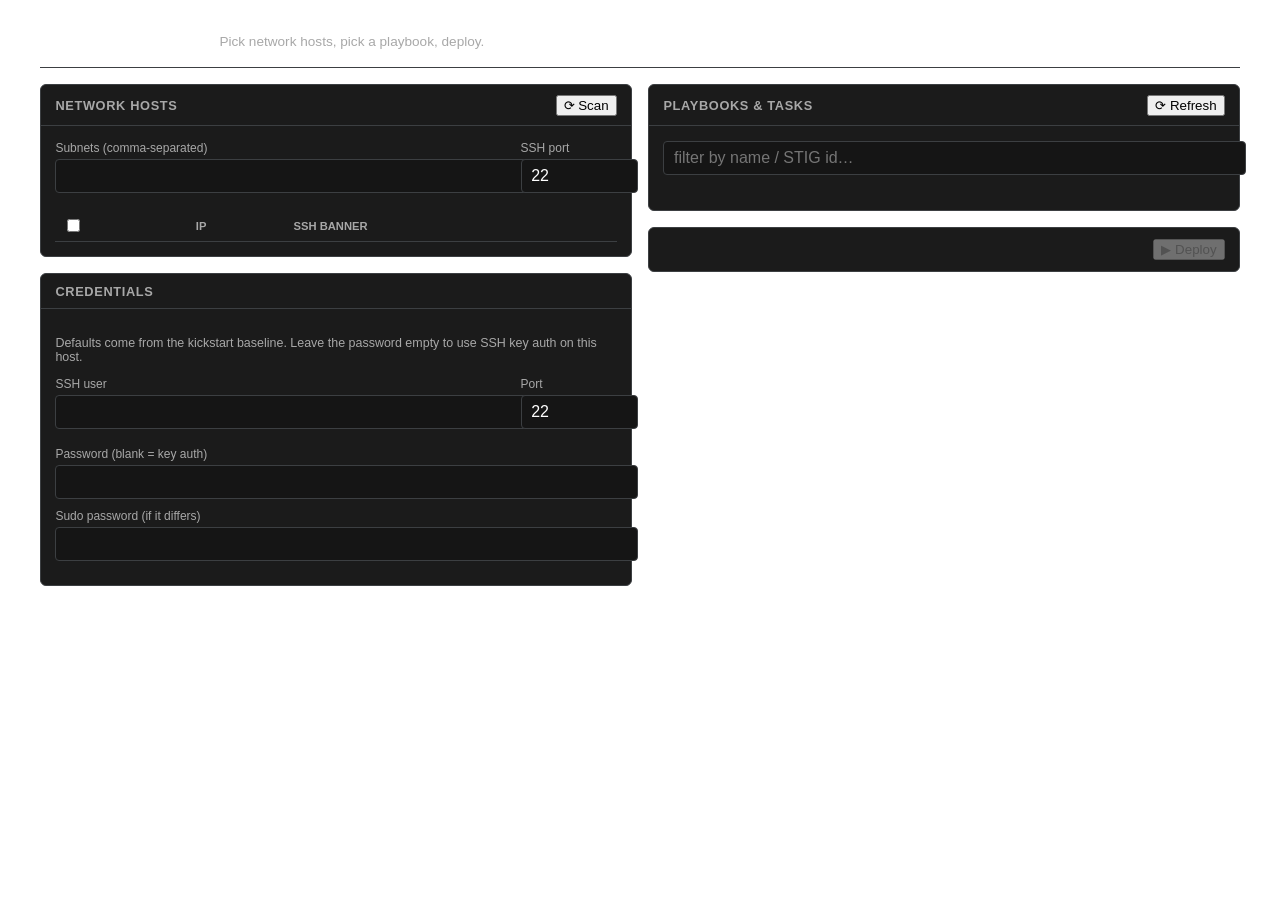
==== cockpit/index.html @ e0bcadb8 "Rework as Cockpit module (drop Flask) - cockpit/ module: manifest.json + index.html + vanilla JS/CSS" ====
<!DOCTYPE html>
<!--
Ansible Deployer — Cockpit module
MIT License, see LICENSE in the repository root.
-->
<html id="ansible-deployer-page" lang="en">
<head>
    <title translatable="yes">Ansible Deployer</title>
    <meta charset="utf-8">
    <meta name="viewport" content="width=device-width, initial-scale=1">

    <link rel="stylesheet" href="ansible-deployer.css">

    <script type="text/javascript" src="../base1/cockpit.js"></script>
    <script type="text/javascript" src="../base1/po.js"></script>
    <script type="text/javascript" src="po.js"></script>
    <script type="text/javascript" src="ansible-deployer.js"></script>
</head>

<body class="pf-v6-m-tabular-nums">
    <div id="ad-app">
        <div class="ad-header">
            <span class="ad-header-title" translatable="yes">Ansible Deployer</span>
            <span class="ad-header-sub" translatable="yes">
                Pick network hosts, pick a playbook, deploy.
            </span>
        </div>

        <div class="ad-main">
            <div class="ad-col">
                <div class="ad-panel">
                    <div class="ad-panel-head">
                        <span translatable="yes">Network hosts</span>
                        <button id="ad-btn-scan" class="pf-v6-c-button pf-m-plain">
                            <span class="pf-v6-button-icon" aria-hidden="true">⟳</span>
                            <span translatable="yes">Scan</span>
                        </button>
                    </div>
                    <div class="ad-panel-body">
                        <div class="ad-row">
                            <div class="ad-field ad-grow">
                                <label for="ad-subnets" translatable="yes">Subnets (comma-separated)</label>
                                <input id="ad-subnets" type="text">
                            </div>
                            <div class="ad-field ad-narrow">
                                <label for="ad-port" translatable="yes">SSH port</label>
                                <input id="ad-port" type="number" value="22">
                            </div>
                        </div>
                        <div id="ad-scan-status" class="ad-muted"></div>
                        <div class="ad-table-wrap">
                            <table class="ad-table">
                                <thead>
                                    <tr>
                                        <th><input type="checkbox" id="ad-sel-all" title="select all"></th>
                                        <th translatable="yes">IP</th>
                                        <th translatable="yes">SSH banner</th>
                                    </tr>
                                </thead>
                                <tbody id="ad-host-rows"></tbody>
                            </table>
                        </div>
                    </div>
                </div>

                <div class="ad-panel">
                    <div class="ad-panel-head">
                        <span translatable="yes">Credentials</span>
                    </div>
                    <div class="ad-panel-body">
                        <p class="ad-muted" translatable="yes">
                            Defaults come from the kickstart baseline. Leave the
                            password empty to use SSH key auth on this host.
                        </p>
                        <div class="ad-row">
                            <div class="ad-field ad-grow">
                                <label for="ad-cred-user" translatable="yes">SSH user</label>
                                <input id="ad-cred-user" type="text" autocomplete="off">
                            </div>
                            <div class="ad-field ad-narrow">
                                <label for="ad-cred-port" translatable="yes">Port</label>
                                <input id="ad-cred-port" type="number" value="22">
                            </div>
                        </div>
                        <div class="ad-field">
                            <label for="ad-cred-pass" translatable="yes">Password (blank = key auth)</label>
                            <input id="ad-cred-pass" type="password" autocomplete="off">
                        </div>
                        <div class="ad-field">
                            <label for="ad-cred-sudo" translatable="yes">Sudo password (if it differs)</label>
                            <input id="ad-cred-sudo" type="password" autocomplete="off">
                        </div>
                    </div>
                </div>
            </div>

            <div class="ad-col">
                <div class="ad-panel">
                    <div class="ad-panel-head">
                        <span translatable="yes">Playbooks &amp; tasks</span>
                        <button id="ad-btn-refresh" class="pf-v6-c-button pf-m-plain">
                            <span class="pf-v6-button-icon" aria-hidden="true">⟳</span>
                            <span translatable="yes">Refresh</span>
                        </button>
                    </div>
                    <div class="ad-panel-body">
                        <input id="ad-pb-filter" type="text"
                               placeholder="filter by name / STIG id…">
                        <div id="ad-pb-list"></div>
                        <p id="ad-pb-hint" class="ad-muted"></p>
                    </div>
                </div>

                <div class="ad-panel ad-deploy-bar">
                    <span id="ad-sel-counts" class="ad-muted"></span>
                    <button id="ad-btn-deploy" class="pf-v6-c-button pf-m-primary" disabled>
                        <span class="pf-v6-button-icon" aria-hidden="true">▶</span>
                        <span translatable="yes">Deploy</span>
                    </button>
                </div>
            </div>
        </div>

        <div id="ad-job-panel" class="ad-panel ad-hidden">
            <div class="ad-panel-head">
                <span><span translatable="yes">Deployment</span> <span id="ad-job-id"></span>
                    <span id="ad-job-status" class="ad-badge ad-running">running</span></span>
                <span>
                    <button id="ad-btn-cancel" class="pf-v6-c-button pf-m-plain">
                        <span translatable="yes">Stop</span>
                    </button>
                    <button id="ad-btn-close-job" class="pf-v6-c-button pf-m-plain">
                        <span translatable="yes">Close</span>
                    </button>
                </span>
            </div>
            <div class="ad-panel-body">
                <div id="ad-job-meta" class="ad-muted"></div>
                <pre id="ad-job-log" class="ad-log"></pre>
            </div>
        </div>
    </div>
</body>
</html>
---- cockpit/ansible-deployer.css ----
/* Ansible Deployer — Cockpit module (self-contained styling) */

#ad-app {
    --ad-bg: var(--pf-v6--global--background--color--default, #151515);
    --ad-panel: var(--pf-v6--global--background--color--secondary, #1b1b1b);
    --ad-border: var(--pf-v6--global--border--color--default, #3c3f42);
    --ad-text: var(--pf-v6--global--text--color--default, #ffffff);
    --ad-dim: var(--pf-v6--global--text--color--subtle, #a8a8a8);
    --ad-accent: var(--pf-v6--global--primary--color--100, #712bef);
    --ad-ok: var(--pf-v6--global--success--color--100, #48c77e);
    --ad-err: var(--pf-v6--global--danger--color--100, #cc005d);

    font-family: var(--pf-v6--global--font-family, "RedHatText", sans-serif);
    color: var(--ad-text);
    padding: 0 2rem 2rem;
}

/* header */
.ad-header { display: flex; align-items: baseline; gap: 1rem;
    padding: 1.25rem 0 1rem; border-bottom: 1px solid var(--ad-border); }
.ad-header-title { font-size: 1.25rem; font-weight: 700; }
.ad-header-sub { color: var(--ad-dim); font-size: .85rem; }

/* layout */
.ad-main { display: grid; grid-template-columns: minmax(0, 1fr) minmax(0, 1fr);
    gap: 1rem; margin-top: 1rem; align-items: start; }
@media (max-width: 900px) { .ad-main { grid-template-columns: 1fr; } }
.ad-col { display: flex; flex-direction: column; gap: 1rem; min-width: 0; }

/* panels */
.ad-panel { background: var(--ad-panel); border: 1px solid var(--ad-border);
    border-radius: 6px; }
.ad-panel-head { display: flex; justify-content: space-between; align-items: center;
    padding: .6rem .9rem; border-bottom: 1px solid var(--ad-border);
    font-size: .8rem; font-weight: 700; text-transform: uppercase;
    letter-spacing: .05em; color: var(--ad-dim); }
.ad-panel-body { padding: .9rem; }

/* fields */
.ad-row { display: flex; gap: .75rem; margin-bottom: .5rem; }
.ad-field { margin-bottom: .6rem; display: flex; flex-direction: column; }
.ad-field.ad-grow { flex: 1; }
.ad-field.ad-narrow { flex: 0 0 6rem; }
.ad-field label { font-size: .75rem; color: var(--ad-dim); margin-bottom: .25rem; }
.ad-field input { width: 100%; padding: .45rem .6rem; font: inherit;
    background: var(--ad-bg); color: var(--ad-text);
    border: 1px solid var(--ad-border); border-radius: 4px; }
.ad-field input:focus { outline: 1px solid var(--ad-accent); }
#ad-pb-filter { width: 100%; padding: .45rem .6rem; font: inherit;
    background: var(--ad-bg); color: var(--ad-text);
    border: 1px solid var(--ad-border); border-radius: 4px; margin-bottom: .5rem; }

/* host table */
.ad-table-wrap { max-height: 15rem; overflow: auto; margin-top: .5rem; }
.ad-table { width: 100%; border-collapse: collapse; font-size: .85rem; }
.ad-table th, .ad-table td { text-align: left; padding: .35rem .5rem;
    border-bottom: 1px solid var(--ad-border); }
.ad-table th { color: var(--ad-dim); font-size: .7rem; text-transform: uppercase;
    position: sticky; top: 0; background: var(--ad-panel); }
.ad-table tr.sel td { background: color-mix(in srgb, var(--ad-ok) 15%, transparent); }
.ad-table .ad-ip { font-weight: 600; }

/* playbook list */
#ad-pb-list { max-height: 20rem; overflow: auto; margin-bottom: .5rem; }
.ad-play { display: flex; align-items: center; gap: .5rem; padding: .4rem .3rem;
    border-radius: 4px; cursor: pointer; font-size: .85rem; }
.ad-play:hover { background: var(--ad-bg); }
.ad-play .ad-name { flex: 1; min-width: 0; overflow: hidden;
    text-overflow: ellipsis; white-space: nowrap; }
.ad-play .ad-dir { color: var(--ad-dim); font-size: .7rem; }

/* badges */
.ad-badge { display: inline-block; padding: 0 .5rem; border-radius: 9px;
    font-size: .68rem; border: 1px solid var(--ad-border); vertical-align: middle; }
.ad-badge.ad-task { color: var(--pf-v6--global--warning--color--100, #b58a00);
    border-color: currentColor; }
.ad-badge.ad-playbook { color: var(--ad-ok); border-color: currentColor; }
.ad-badge.ad-success { background: var(--ad-ok); color: #fff; border-color: var(--ad-ok); }
.ad-badge.ad-error { background: var(--ad-err); color: #fff; border-color: var(--ad-err); }
.ad-badge.ad-running { background: var(--ad-accent); color: #fff;
    border-color: var(--ad-accent); animation: ad-pulse 1.5s infinite; }
.ad-badge.ad-cancelled { color: var(--ad-dim); }
@keyframes ad-pulse { 50% { opacity: .55; } }

/* deploy bar + log */
.ad-deploy-bar { display: flex; justify-content: space-between; align-items: center;
    padding: .7rem .9rem; }
#ad-job-log { background: var(--ad-bg); border: 1px solid var(--ad-border);
    border-radius: 4px; padding: .8rem; min-height: 12rem; max-height: 24rem;
    overflow: auto; font-size: .78rem; white-space: pre-wrap;
    word-break: break-word; margin: 0 0 .5rem; }
#ad-job-panel { margin-top: 1rem; }
.ad-hidden { display: none !important; }
.ad-muted { color: var(--ad-dim); font-size: .78rem; }
.ad-spinner { display: inline-block; width: .8rem; height: .8rem;
    border: 2px solid var(--ad-dim); border-top-color: var(--ad-accent);
    border-radius: 50%; animation: ad-spin .8s linear infinite;
    vertical-align: -2px; margin-right: .4rem; }
@keyframes ad-spin { to { transform: rotate(360deg); } }
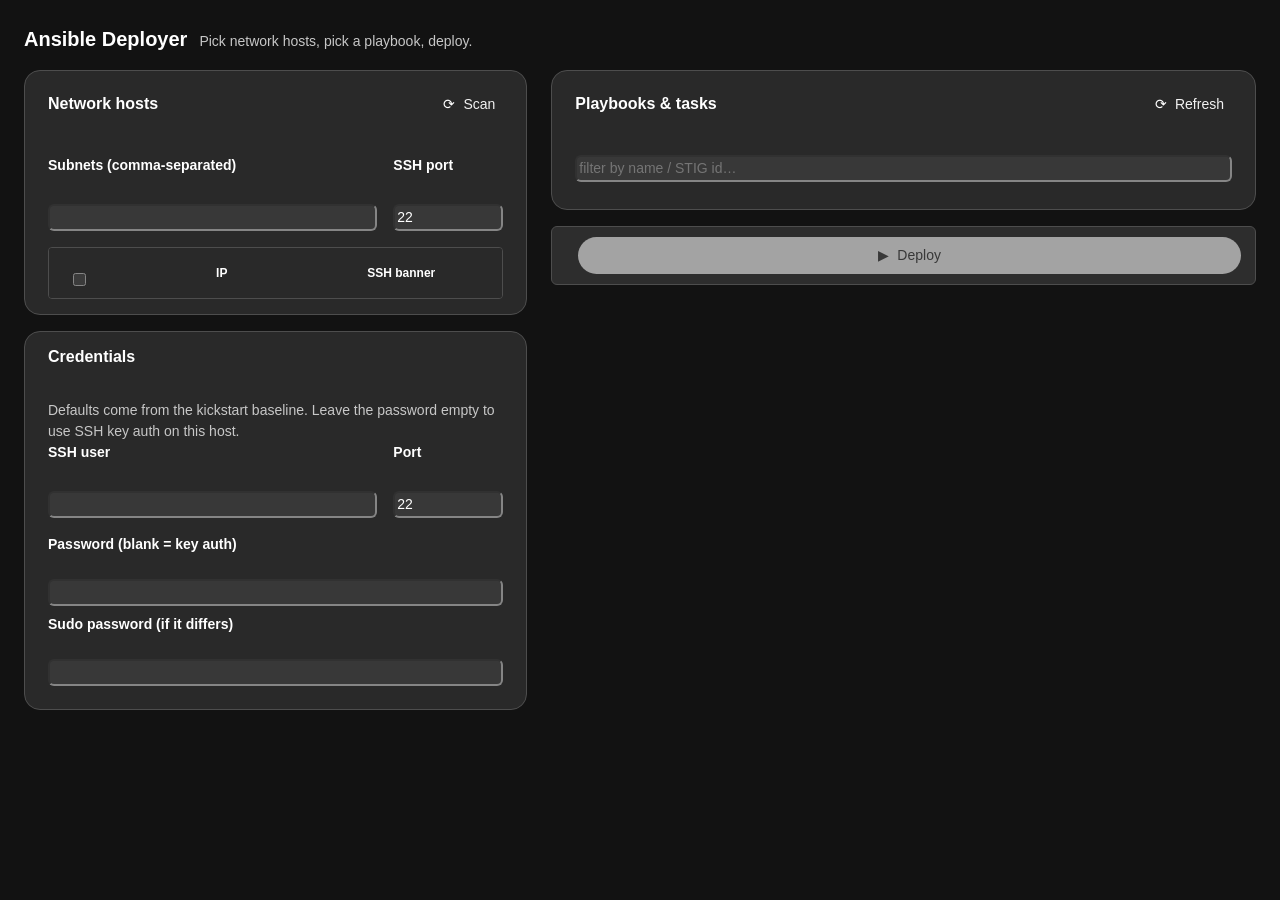
==== commit 25ef84be: "Fix module theming: bundle PatternFly v6 CSS, dark theme class Root cause of 'colors and widget sizi" ====
--- a/cockpit/index.html
+++ b/cockpit/index.html
@@ -3,12 +3,13 @@
 Ansible Deployer — Cockpit module
 MIT License, see LICENSE in the repository root.
 -->
-<html id="ansible-deployer-page" lang="en">
+<html id="ansible-deployer-page" class="pf-v6-theme-dark" lang="en">
 <head>
     <title translatable="yes">Ansible Deployer</title>
     <meta charset="utf-8">
     <meta name="viewport" content="width=device-width, initial-scale=1">
 
+    <link rel="stylesheet" href="patternfly.css">
     <link rel="stylesheet" href="ansible-deployer.css">
 
     <script type="text/javascript" src="../base1/cockpit.js"></script>
@@ -19,126 +20,154 @@
 
 <body class="pf-v6-m-tabular-nums">
     <div id="ad-app">
-        <div class="ad-header">
-            <span class="ad-header-title" translatable="yes">Ansible Deployer</span>
-            <span class="ad-header-sub" translatable="yes">
+        <div class="ad-masthead">
+            <span class="ad-masthead-title" translatable="yes">Ansible Deployer</span>
+            <span class="ad-masthead-sub" translatable="yes">
                 Pick network hosts, pick a playbook, deploy.
             </span>
         </div>
 
         <div class="ad-main">
+            <!-- LEFT COLUMN: hosts + credentials -->
             <div class="ad-col">
-                <div class="ad-panel">
-                    <div class="ad-panel-head">
-                        <span translatable="yes">Network hosts</span>
-                        <button id="ad-btn-scan" class="pf-v6-c-button pf-m-plain">
-                            <span class="pf-v6-button-icon" aria-hidden="true">⟳</span>
-                            <span translatable="yes">Scan</span>
+                <section class="pf-v6-c-card ad-panel">
+                    <div class="pf-v6-c-card__header ad-panel-head">
+                        <div class="pf-v6-c-card__title-text" translatable="yes">Network hosts</div>
+                        <button id="ad-btn-scan" type="button" class="pf-v6-c-button pf-m-plain">
+                            <span class="pf-v6-c-button__icon" aria-hidden="true">⟳</span>
+                            <span class="pf-v6-c-button__text" translatable="yes">Scan</span>
                         </button>
                     </div>
-                    <div class="ad-panel-body">
+                    <div class="pf-v6-c-card__body">
                         <div class="ad-row">
-                            <div class="ad-field ad-grow">
-                                <label for="ad-subnets" translatable="yes">Subnets (comma-separated)</label>
-                                <input id="ad-subnets" type="text">
+                            <div class="pf-v6-c-form ad-grow">
+                                <label class="pf-v6-c-form__label" for="ad-subnets">
+                                    <span class="pf-v6-c-form__label-text" translatable="yes">Subnets (comma-separated)</span>
+                                </label>
+                                <input class="pf-v6-c-form-control" id="ad-subnets" type="text">
                             </div>
-                            <div class="ad-field ad-narrow">
-                                <label for="ad-port" translatable="yes">SSH port</label>
-                                <input id="ad-port" type="number" value="22">
+                            <div class="pf-v6-c-form ad-narrow">
+                                <label class="pf-v6-c-form__label" for="ad-port">
+                                    <span class="pf-v6-c-form__label-text" translatable="yes">SSH port</span>
+                                </label>
+                                <input class="pf-v6-c-form-control" id="ad-port" type="number" value="22">
                             </div>
                         </div>
                         <div id="ad-scan-status" class="ad-muted"></div>
                         <div class="ad-table-wrap">
-                            <table class="ad-table">
-                                <thead>
-                                    <tr>
-                                        <th><input type="checkbox" id="ad-sel-all" title="select all"></th>
-                                        <th translatable="yes">IP</th>
-                                        <th translatable="yes">SSH banner</th>
+                            <table class="pf-v6-c-table">
+                                <thead class="pf-v6-c-table__thead">
+                                    <tr class="pf-v6-c-table__tr">
+                                        <th class="pf-v6-c-table__th ad-check-col">
+                                            <div class="pf-v6-c-check">
+                                                <input type="checkbox" class="pf-v6-c-check__input" id="ad-sel-all" aria-label="select all">
+                                                <label class="pf-v6-c-check__label" for="ad-sel-all"></label>
+                                            </div>
+                                        </th>
+                                        <th class="pf-v6-c-table__th" translatable="yes">IP</th>
+                                        <th class="pf-v6-c-table__th" translatable="yes">SSH banner</th>
                                     </tr>
                                 </thead>
-                                <tbody id="ad-host-rows"></tbody>
+                                <tbody class="pf-v6-c-table__tbody" id="ad-host-rows"></tbody>
                             </table>
                         </div>
                     </div>
-                </div>
+                </section>
 
-                <div class="ad-panel">
-                    <div class="ad-panel-head">
-                        <span translatable="yes">Credentials</span>
+                <section class="pf-v6-c-card ad-panel">
+                    <div class="pf-v6-c-card__header">
+                        <div class="pf-v6-c-card__title-text" translatable="yes">Credentials</div>
                     </div>
-                    <div class="ad-panel-body">
+                    <div class="pf-v6-c-card__body">
                         <p class="ad-muted" translatable="yes">
                             Defaults come from the kickstart baseline. Leave the
                             password empty to use SSH key auth on this host.
                         </p>
                         <div class="ad-row">
-                            <div class="ad-field ad-grow">
-                                <label for="ad-cred-user" translatable="yes">SSH user</label>
-                                <input id="ad-cred-user" type="text" autocomplete="off">
+                            <div class="pf-v6-c-form ad-grow">
+                                <label class="pf-v6-c-form__label" for="ad-cred-user">
+                                    <span class="pf-v6-c-form__label-text" translatable="yes">SSH user</span>
+                                </label>
+                                <input class="pf-v6-c-form-control" id="ad-cred-user" type="text" autocomplete="off">
                             </div>
-                            <div class="ad-field ad-narrow">
-                                <label for="ad-cred-port" translatable="yes">Port</label>
-                                <input id="ad-cred-port" type="number" value="22">
+                            <div class="pf-v6-c-form ad-narrow">
+                                <label class="pf-v6-c-form__label" for="ad-cred-port">
+                                    <span class="pf-v6-c-form__label-text" translatable="yes">Port</span>
+                                </label>
+                                <input class="pf-v6-c-form-control" id="ad-cred-port" type="number" value="22">
                             </div>
                         </div>
-                        <div class="ad-field">
-                            <label for="ad-cred-pass" translatable="yes">Password (blank = key auth)</label>
-                            <input id="ad-cred-pass" type="password" autocomplete="off">
+                        <div class="pf-v6-c-form">
+                            <label class="pf-v6-c-form__label" for="ad-cred-pass">
+                                <span class="pf-v6-c-form__label-text" translatable="yes">Password (blank = key auth)</span>
+                            </label>
+                            <input class="pf-v6-c-form-control" id="ad-cred-pass" type="password" autocomplete="off">
                         </div>
-                        <div class="ad-field">
-                            <label for="ad-cred-sudo" translatable="yes">Sudo password (if it differs)</label>
-                            <input id="ad-cred-sudo" type="password" autocomplete="off">
+                        <div class="pf-v6-c-form">
+                            <label class="pf-v6-c-form__label" for="ad-cred-sudo">
+                                <span class="pf-v6-c-form__label-text" translatable="yes">Sudo password (if it differs)</span>
+                            </label>
+                            <input class="pf-v6-c-form-control" id="ad-cred-sudo" type="password" autocomplete="off">
                         </div>
                     </div>
-                </div>
+                </section>
             </div>
 
+            <!-- RIGHT COLUMN: playbooks + deploy -->
             <div class="ad-col">
-                <div class="ad-panel">
-                    <div class="ad-panel-head">
-                        <span translatable="yes">Playbooks &amp; tasks</span>
-                        <button id="ad-btn-refresh" class="pf-v6-c-button pf-m-plain">
-                            <span class="pf-v6-button-icon" aria-hidden="true">⟳</span>
-                            <span translatable="yes">Refresh</span>
+                <section class="pf-v6-c-card ad-panel">
+                    <div class="pf-v6-c-card__header ad-panel-head">
+                        <div class="pf-v6-c-card__title-text" translatable="yes">Playbooks &amp; tasks</div>
+                        <button id="ad-btn-refresh" type="button" class="pf-v6-c-button pf-m-plain">
+                            <span class="pf-v6-c-button__icon" aria-hidden="true">⟳</span>
+                            <span class="pf-v6-c-button__text" translatable="yes">Refresh</span>
                         </button>
                     </div>
-                    <div class="ad-panel-body">
-                        <input id="ad-pb-filter" type="text"
-                               placeholder="filter by name / STIG id…">
-                        <div id="ad-pb-list"></div>
+                    <div class="pf-v6-c-card__body">
+                        <div class="pf-v6-c-form">
+                            <label class="pf-v6-c-form__label ad-sr-only" for="ad-pb-filter">
+                                <span class="pf-v6-c-form__label-text" translatable="yes">Filter playbooks</span>
+                            </label>
+                            <input class="pf-v6-c-form-control" id="ad-pb-filter" type="text"
+                                   placeholder="filter by name / STIG id…">
+                        </div>
+                        <div id="ad-pb-list" class="ad-pb-list"></div>
                         <p id="ad-pb-hint" class="ad-muted"></p>
                     </div>
-                </div>
+                </section>
 
-                <div class="ad-panel ad-deploy-bar">
+                <div class="ad-deploy-bar">
                     <span id="ad-sel-counts" class="ad-muted"></span>
-                    <button id="ad-btn-deploy" class="pf-v6-c-button pf-m-primary" disabled>
-                        <span class="pf-v6-button-icon" aria-hidden="true">▶</span>
-                        <span translatable="yes">Deploy</span>
+                    <button id="ad-btn-deploy" type="button"
+                            class="pf-v6-c-button pf-m-primary pf-m-block" disabled>
+                        <span class="pf-v6-c-button__icon" aria-hidden="true">▶</span>
+                        <span class="pf-v6-c-button__text" translatable="yes">Deploy</span>
                     </button>
                 </div>
             </div>
         </div>
 
-        <div id="ad-job-panel" class="ad-panel ad-hidden">
-            <div class="ad-panel-head">
-                <span><span translatable="yes">Deployment</span> <span id="ad-job-id"></span>
-                    <span id="ad-job-status" class="ad-badge ad-running">running</span></span>
-                <span>
-                    <button id="ad-btn-cancel" class="pf-v6-c-button pf-m-plain">
-                        <span translatable="yes">Stop</span>
+        <!-- JOB PANEL -->
+        <section id="ad-job-panel" class="pf-v6-c-card ad-hidden">
+            <div class="pf-v6-c-card__header ad-panel-head">
+                <div class="pf-v6-c-card__title-text">
+                    <span translatable="yes">Deployment</span> <span id="ad-job-id"></span>
+                    <span id="ad-job-status" class="ad-badge ad-running">running</span>
+                </div>
+                <div class="ad-row">
+                    <button id="ad-btn-cancel" type="button" class="pf-v6-c-button pf-m-plain">
+                        <span class="pf-v6-c-button__text" translatable="yes">Stop</span>
                     </button>
-                    <button id="ad-btn-close-job" class="pf-v6-c-button pf-m-plain">
-                        <span translatable="yes">Close</span>
+                    <button id="ad-btn-close-job" type="button" class="pf-v6-c-button pf-m-plain">
+                        <span class="pf-v6-c-button__text" translatable="yes">Close</span>
                     </button>
-                </span>
+                </div>
             </div>
-            <div class="ad-panel-body">
+            <div class="pf-v6-c-card__body">
                 <div id="ad-job-meta" class="ad-muted"></div>
                 <pre id="ad-job-log" class="ad-log"></pre>
             </div>
-        </div>
+        </section>
     </div>
 </body>
 </html>
--- a/cockpit/patternfly.css
+++ b/cockpit/patternfly.css
@@ -0,0 +1,39254 @@
+:where(html,
+body,
+p,
+ol,
+ul,
+li,
+dl,
+dt,
+dd,
+blockquote,
+figure,
+fieldset,
+legend,
+textarea,
+pre,
+iframe,
+hr,
+h1,
+h2,
+h3,
+h4,
+h5,
+h6) {
+  padding: 0;
+  margin: 0;
+}
+
+*,
+*::before,
+*::after {
+  box-sizing: border-box;
+  scrollbar-color: var(--pf-t--global--border--color--default) transparent;
+}
+
+*::-webkit-scrollbar-thumb {
+  background-color: var(--pf-t--global--border--color--default);
+  border-radius: var(--pf-t--global--spacer--xs);
+}
+
+*::-webkit-scrollbar-track {
+  background-color: transparent;
+}
+
+*::-webkit-scrollbar {
+  max-width: var(--pf-t--global--spacer--sm);
+  max-height: var(--pf-t--global--spacer--sm);
+}
+
+:where(html) {
+  background-image: var(--pf-t--global--background--image--default);
+  background-repeat: no-repeat;
+  background-attachment: fixed;
+  background-position: center;
+  background-size: cover;
+}
+
+:where(html,
+body) {
+  height: 100%;
+}
+
+:where(body) {
+  font-family: var(--pf-t--global--font--family--body);
+  font-size: var(--pf-t--global--font--size--body--default);
+  font-weight: var(--pf-t--global--font--weight--body--default);
+  line-height: var(--pf-t--global--font--line-height--body);
+  color: var(--pf-t--global--text--color--regular);
+}
+
+:where(h1,
+h2,
+h3,
+h4,
+h5,
+h6) {
+  font-size: 100%;
+  font-weight: var(--pf-t--global--font--weight--body--default);
+}
+
+:where(ul) {
+  list-style: none;
+}
+
+:where(button,
+input,
+optgroup,
+select,
+textarea) {
+  margin: 0;
+  font-family: inherit;
+  font-size: 100%;
+  line-height: var(--pf-t--global--font--line-height--body);
+  color: var(--pf-t--global--text--color--regular);
+}
+
+:where(img,
+embed,
+iframe,
+object,
+audio,
+video) {
+  max-width: 100%;
+  height: auto;
+}
+
+:where(iframe) {
+  border: 0;
+}
+
+:where(table) {
+  border-spacing: 0;
+  border-collapse: collapse;
+}
+
+:where(td,
+th) {
+  padding: 0;
+  text-align: start;
+}
+
+:where(code,
+pre) {
+  font-family: var(--pf-t--global--font--family--mono);
+}
+
+:where(a) {
+  color: var(--pf-t--global--text--color--link--default);
+  text-decoration-line: var(--pf-t--global--text-decoration--link--line--default);
+  text-decoration-style: var(--pf-t--global--text-decoration--link--style--default);
+  text-decoration-color: var(--pf-t--global--text-decoration--color--default);
+  text-underline-offset: max(var(--pf-t--global--text-decoration--offset--default), 0.28em);
+  transition: ease text-underline-offset 0.3s;
+}
+
+:where(a:hover, a:focus) {
+  color: var(--pf-t--global--text--color--link--hover);
+  text-decoration-line: var(--pf-t--global--text-decoration--link--line--hover);
+  text-decoration-style: var(--pf-t--global--text-decoration--link--style--hover);
+  text-decoration-color: var(--pf-t--global--text-decoration--color--hover);
+  text-underline-offset: max(var(--pf-t--global--text-decoration--offset--hover), 0.33em);
+}
+
+:where(a,
+button) {
+  cursor: pointer;
+}
+
+:where(:root) {
+  color-scheme: light;
+}
+
+:where(.pf-v6-theme-dark) {
+  color-scheme: dark;
+}
+
+.pf-v6-screen-reader {
+  position: fixed;
+  inset-block-start: 0;
+  inset-inline-start: 0;
+  overflow: hidden;
+  white-space: nowrap;
+  border: 0;
+  clip-path: inset(50%);
+}
+.pf-v6-screen-reader.pf-m-full-size {
+  width: 100%;
+  height: 100%;
+}
+.pf-v6-screen-reader.pf-m-absolute {
+  position: absolute;
+}
+
+.pf-v6-m-tabular-nums {
+  font-variant-numeric: tabular-nums;
+}
+
+.pf-v6-m-legacy-font {
+  --pf-t--global--font--family--body: var(--pf-t--global--font--family--body--legacy);
+  --pf-t--global--font--family--heading: var(--pf-t--global--font--family--heading--legacy);
+  --pf-t--global--font--family--mono: var(--pf-t--global--font--family--mono--legacy);
+  --pf-t--global--font--weight--body: var(--pf-t--global--font--weight--body--legacy);
+  --pf-t--global--font--weight--body--bold: var(--pf-t--global--font--weight--body--bold--legacy);
+  --pf-t--global--font--weight--heading: var(--pf-t--global--font--weight--heading--legacy);
+  --pf-t--global--font--weight--heading--bold: var(--pf-t--global--font--weight--heading--bold--legacy);
+}
+
+.pf-v6-m-dir-rtl {
+  --pf-v6-global--inverse--multiplier: -1;
+  direction: rtl;
+}
+
+.pf-v6-m-dir-ltr {
+  --pf-v6-global--inverse--multiplier: 1;
+  direction: ltr;
+}
+
+:where(.pf-v6-m-dir-rtl, [dir=rtl]) .pf-v6-m-mirror-inline-rtl {
+  scale: -1 1;
+}
+
+.pf-v6-m-no-motion {
+  --pf-t--global--delay--400: 1ms !important;
+  --pf-t--global--delay--300: 1ms !important;
+  --pf-t--global--delay--200: 1ms !important;
+  --pf-t--global--delay--100: 1ms !important;
+  --pf-t--global--duration--600: 1ms !important;
+  --pf-t--global--duration--500: 1ms !important;
+  --pf-t--global--duration--400: 1ms !important;
+  --pf-t--global--duration--300: 1ms !important;
+  --pf-t--global--duration--200: 1ms !important;
+  --pf-t--global--duration--100: 1ms !important;
+  --pf-t--global--duration--50: 1ms !important;
+  --pf-v6-global--thinking-active--Animation--Duration: 0 !important;
+}
+
+.pf-v6-m-ai-indicator {
+  position: relative;
+}
+.pf-v6-m-ai-indicator::before {
+  position: absolute;
+  inset: 0;
+  pointer-events: none;
+  content: "";
+  background: linear-gradient(to right, #f56e6e 0%, #876fd4 65%, #5e40be 100%) border-box;
+  border: var(--pf-t--global--border--width--extra-strong) solid transparent;
+  border-radius: inherit;
+  mask: linear-gradient(#000 0 0) padding-box, linear-gradient(#000 0 0);
+  mask-composite: exclude;
+}
+
+@property --pf-v6-global--thinking--BoxShadow--Spread {
+  syntax: "<length>";
+  initial-value: 0;
+  inherits: false;
+}
+.pf-v6-m-thinking {
+  box-shadow: 0 0 var(--pf-v6-global--thinking--BoxShadow--Spread) var(--pf-v6-global--thinking--BoxShadow--Color--End-End), 0 0 var(--pf-v6-global--thinking--BoxShadow--Spread) var(--pf-v6-global--thinking--BoxShadow--Color--Start-End), 0 0 var(--pf-v6-global--thinking--BoxShadow--Spread) var(--pf-v6-global--thinking--BoxShadow--Color--End-Start), 0 0 var(--pf-v6-global--thinking--BoxShadow--Spread) var(--pf-v6-global--thinking--BoxShadow--Color--Start-Start);
+  animation: pf-v6-global-thinking var(--pf-v6-global--thinking-active--Animation--Duration) infinite ease-in-out;
+}
+.pf-v6-m-thinking.pf-m-inset {
+  box-shadow: inset 0 0 var(--pf-v6-global--thinking--BoxShadow--Spread) var(--pf-v6-global--thinking--BoxShadow--Color--End-End), inset 0 0 var(--pf-v6-global--thinking--BoxShadow--Spread) var(--pf-v6-global--thinking--BoxShadow--Color--Start-End), inset 0 0 var(--pf-v6-global--thinking--BoxShadow--Spread) var(--pf-v6-global--thinking--BoxShadow--Color--End-Start), inset 0 0 var(--pf-v6-global--thinking--BoxShadow--Spread) var(--pf-v6-global--thinking--BoxShadow--Color--Start-Start);
+}
+
+@keyframes pf-v6-global-thinking {
+  50% {
+    --pf-v6-global--thinking--BoxShadow--Spread: var(--pf-v6-global--thinking-active--BoxShadow--Spread);
+  }
+}
+:root {
+  --pf-v6-global--danger-jiggle--AnimationDuration--Transform: var(--pf-t--global--motion--duration--fade--default);
+  --pf-v6-global--danger-jiggle--AnimationTimingFunction--Transform: var(--pf-t--global--motion--timing-function--default);
+  --pf-v6-global--thinking--BoxShadow--Spread: 0px;
+  --pf-v6-global--thinking--BoxShadow--Color--Start-Start: oklch(45.9% 0.187 3.815deg);
+  --pf-v6-global--thinking--BoxShadow--Color--Start-End: oklch(50% 0.134 242.749deg);
+  --pf-v6-global--thinking--BoxShadow--Color--End-Start: oklch(45.9% 0.187 3.815deg);
+  --pf-v6-global--thinking--BoxShadow--Color--End-End: oklch(43.2% 0.232 292.759deg);
+  --pf-v6-global--thinking-active--BoxShadow--Spread: 15px;
+  --pf-v6-global--thinking-active--Animation--Duration: 0;
+}
+@media screen and (prefers-reduced-motion: no-preference) {
+  :root {
+    --pf-v6-global--thinking-active--Animation--Duration: 2s;
+  }
+}
+:root {
+  container-name: pf-v6-contain-viewport pf-v6-contain-table;
+  container-type: inline-size;
+}
+
+@property --pf-v6-global--danger-jiggle--TranslateX {
+  syntax: "<length>";
+  inherits: false;
+  initial-value: 0;
+}
+@keyframes pf-v6-global-danger-jiggle-motion {
+  33% {
+    --pf-v6-global--danger-jiggle--TranslateX: -2px;
+  }
+  66% {
+    --pf-v6-global--danger-jiggle--TranslateX: 3px;
+  }
+}
+@keyframes pf-v6-global-fade-in {
+  from {
+    opacity: 0;
+  }
+  to {
+    opacity: 1;
+  }
+}
+@keyframes pf-v6-global-fade-out {
+  from {
+    opacity: 1;
+  }
+  to {
+    opacity: 0;
+  }
+}
+@font-face {
+  font-family: "Red Hat Text";
+  font-style: normal;
+  font-weight: 400 600;
+  src: url("./assets/fonts/RedHatText/RedHatTextVF.woff2") format("woff2-variations");
+  font-display: fallback;
+}
+@font-face {
+  font-family: "Red Hat Text";
+  font-style: italic;
+  font-weight: 400 600;
+  src: url("./assets/fonts/RedHatText/RedHatTextVF-Italic.woff2") format("woff2-variations");
+  font-display: fallback;
+}
+@font-face {
+  font-family: "Red Hat Display";
+  font-style: normal;
+  font-weight: 600 800;
+  src: url("./assets/fonts/RedHatDisplay/RedHatDisplayVF.woff2") format("woff2-variations");
+  font-display: fallback;
+}
+@font-face {
+  font-family: "Red Hat Display";
+  font-style: italic;
+  font-weight: 600 800;
+  src: url("./assets/fonts/RedHatDisplay/RedHatDisplayVF-Italic.woff2") format("woff2-variations");
+  font-display: fallback;
+}
+@font-face {
+  font-family: "Red Hat Mono";
+  font-style: normal;
+  font-weight: 400;
+  src: url("./assets/fonts/RedHatMono/RedHatMonoVF.woff2") format("woff2-variations");
+  font-display: fallback;
+}
+@font-face {
+  font-family: "Red Hat Mono";
+  font-style: italic;
+  font-weight: 400;
+  src: url("./assets/fonts/RedHatMono/RedHatMonoVF-Italic.woff2") format("woff2-variations");
+  font-display: fallback;
+}
+.fa-lg {
+  font-size: 1.3333333333em;
+  line-height: 0.75em;
+  vertical-align: -0.0667em;
+}
+
+.fa-xs {
+  font-size: 0.75em;
+}
+
+.fa-sm {
+  font-size: 0.875em;
+}
+
+.fa-1x {
+  font-size: 1em;
+}
+
+.fa-2x {
+  font-size: 2em;
+}
+
+.fa-3x {
+  font-size: 3em;
+}
+
+.fa-4x {
+  font-size: 4em;
+}
+
+.fa-5x {
+  font-size: 5em;
+}
+
+.fa-6x {
+  font-size: 6em;
+}
+
+.fa-7x {
+  font-size: 7em;
+}
+
+.fa-8x {
+  font-size: 8em;
+}
+
+.fa-9x {
+  font-size: 9em;
+}
+
+.fa-10x {
+  font-size: 10em;
+}
+
+.fa-fw {
+  text-align: center;
+  width: 1.25em;
+}
+
+.fa-ul {
+  list-style-type: none;
+  margin-left: 2.5em;
+  padding-left: 0;
+}
+.fa-ul > li {
+  position: relative;
+}
+
+.fa-li {
+  left: -2em;
+  position: absolute;
+  text-align: center;
+  width: 2em;
+  line-height: inherit;
+}
+
+.fa-border {
+  border: solid 0.08em #eee;
+  border-radius: 0.1em;
+  padding: 0.2em 0.25em 0.15em;
+}
+
+.fa-pull-left {
+  float: left;
+}
+
+.fa-pull-right {
+  float: right;
+}
+
+.fa.fa-pull-left,
+.fas.fa-pull-left,
+.far.fa-pull-left,
+.fal.fa-pull-left,
+.fab.fa-pull-left {
+  margin-right: 0.3em;
+}
+.fa.fa-pull-right,
+.fas.fa-pull-right,
+.far.fa-pull-right,
+.fal.fa-pull-right,
+.fab.fa-pull-right {
+  margin-left: 0.3em;
+}
+
+.fa-spin {
+  animation: fa-spin 2s infinite linear;
+}
+
+.fa-pulse {
+  animation: fa-spin 1s infinite steps(8);
+}
+
+@keyframes fa-spin {
+  0% {
+    transform: rotate(0deg);
+  }
+  100% {
+    transform: rotate(360deg);
+  }
+}
+.fa-rotate-90 {
+  -ms-filter: "progid:DXImageTransform.Microsoft.BasicImage(rotation=1)";
+  transform: rotate(90deg);
+}
+
+.fa-rotate-180 {
+  -ms-filter: "progid:DXImageTransform.Microsoft.BasicImage(rotation=2)";
+  transform: rotate(180deg);
+}
+
+.fa-rotate-270 {
+  -ms-filter: "progid:DXImageTransform.Microsoft.BasicImage(rotation=3)";
+  transform: rotate(270deg);
+}
+
+.fa-flip-horizontal {
+  -ms-filter: "progid:DXImageTransform.Microsoft.BasicImage(rotation=0, mirror=1)";
+  transform: scale(-1, 1);
+}
+
+.fa-flip-vertical {
+  -ms-filter: "progid:DXImageTransform.Microsoft.BasicImage(rotation=2, mirror=1)";
+  transform: scale(1, -1);
+}
+
+.fa-flip-horizontal.fa-flip-vertical {
+  -ms-filter: "progid:DXImageTransform.Microsoft.BasicImage(rotation=2, mirror=1)";
+  transform: scale(-1, -1);
+}
+
+:root .fa-rotate-90,
+:root .fa-rotate-180,
+:root .fa-rotate-270,
+:root .fa-flip-horizontal,
+:root .fa-flip-vertical {
+  filter: none;
+}
+
+.fa-stack {
+  display: inline-block;
+  height: 2em;
+  line-height: 2em;
+  position: relative;
+  vertical-align: middle;
+  width: 0.625em;
+}
+
+.fa-stack-1x,
+.fa-stack-2x {
+  left: 0;
+  position: absolute;
+  text-align: center;
+  width: 100%;
+}
+
+.fa-stack-1x {
+  line-height: inherit;
+}
+
+.fa-stack-2x {
+  font-size: 2em;
+}
+
+.fa-inverse {
+  color: #fff;
+}
+
+.sr-only {
+  border: 0;
+  clip: rect(0, 0, 0, 0);
+  height: 1px;
+  margin: -1px;
+  overflow: hidden;
+  padding: 0;
+  position: absolute;
+  width: 1px;
+}
+
+.sr-only-focusable:active, .sr-only-focusable:focus {
+  clip: auto;
+  height: auto;
+  margin: 0;
+  overflow: visible;
+  position: static;
+  width: auto;
+}
+
+@font-face {
+  font-family: "Font Awesome 5 Free";
+  font-style: normal;
+  font-weight: 900;
+  src: url("./assets/fonts/webfonts/fa-solid-900.woff2") format("woff2");
+}
+.fa,
+.fas {
+  font-family: "Font Awesome 5 Free";
+  font-weight: 900;
+}
+
+.fa-500px:before {
+  content: "\f26e";
+}
+
+.fa-accessible-icon:before {
+  content: "\f368";
+}
+
+.fa-accusoft:before {
+  content: "\f369";
+}
+
+.fa-acquisitions-incorporated:before {
+  content: "\f6af";
+}
+
+.fa-ad:before {
+  content: "\f641";
+}
+
+.fa-address-book:before {
+  content: "\f2b9";
+}
+
+.fa-address-card:before {
+  content: "\f2bb";
+}
+
+.fa-adjust:before {
+  content: "\f042";
+}
+
+.fa-adn:before {
+  content: "\f170";
+}
+
+.fa-adobe:before {
+  content: "\f778";
+}
+
+.fa-adversal:before {
+  content: "\f36a";
+}
+
+.fa-affiliatetheme:before {
+  content: "\f36b";
+}
+
+.fa-air-freshener:before {
+  content: "\f5d0";
+}
+
+.fa-algolia:before {
+  content: "\f36c";
+}
+
+.fa-align-center:before {
+  content: "\f037";
+}
+
+.fa-align-justify:before {
+  content: "\f039";
+}
+
+.fa-align-left:before {
+  content: "\f036";
+}
+
+.fa-align-right:before {
+  content: "\f038";
+}
+
+.fa-alipay:before {
+  content: "\f642";
+}
+
+.fa-allergies:before {
+  content: "\f461";
+}
+
+.fa-amazon:before {
+  content: "\f270";
+}
+
+.fa-amazon-pay:before {
+  content: "\f42c";
+}
+
+.fa-ambulance:before {
+  content: "\f0f9";
+}
+
+.fa-american-sign-language-interpreting:before {
+  content: "\f2a3";
+}
+
+.fa-amilia:before {
+  content: "\f36d";
+}
+
+.fa-anchor:before {
+  content: "\f13d";
+}
+
+.fa-android:before {
+  content: "\f17b";
+}
+
+.fa-angellist:before {
+  content: "\f209";
+}
+
+.fa-angle-double-down:before {
+  content: "\f103";
+}
+
+.fa-angle-double-left:before {
+  content: "\f100";
+}
+
+.fa-angle-double-right:before {
+  content: "\f101";
+}
+
+.fa-angle-double-up:before {
+  content: "\f102";
+}
+
+.fa-angle-down:before {
+  content: "\f107";
+}
+
+.fa-angle-left:before {
+  content: "\f104";
+}
+
+.fa-angle-right:before {
+  content: "\f105";
+}
+
+.fa-angle-up:before {
+  content: "\f106";
+}
+
+.fa-angry:before {
+  content: "\f556";
+}
+
+.fa-angrycreative:before {
+  content: "\f36e";
+}
+
+.fa-angular:before {
+  content: "\f420";
+}
+
+.fa-ankh:before {
+  content: "\f644";
+}
+
+.fa-app-store:before {
+  content: "\f36f";
+}
+
+.fa-app-store-ios:before {
+  content: "\f370";
+}
+
+.fa-apper:before {
+  content: "\f371";
+}
+
+.fa-apple:before {
+  content: "\f179";
+}
+
+.fa-apple-alt:before {
+  content: "\f5d1";
+}
+
+.fa-apple-pay:before {
+  content: "\f415";
+}
+
+.fa-archive:before {
+  content: "\f187";
+}
+
+.fa-archway:before {
+  content: "\f557";
+}
+
+.fa-arrow-alt-circle-down:before {
+  content: "\f358";
+}
+
+.fa-arrow-alt-circle-left:before {
+  content: "\f359";
+}
+
+.fa-arrow-alt-circle-right:before {
+  content: "\f35a";
+}
+
+.fa-arrow-alt-circle-up:before {
+  content: "\f35b";
+}
+
+.fa-arrow-circle-down:before {
+  content: "\f0ab";
+}
+
+.fa-arrow-circle-left:before {
+  content: "\f0a8";
+}
+
+.fa-arrow-circle-right:before {
+  content: "\f0a9";
+}
+
+.fa-arrow-circle-up:before {
+  content: "\f0aa";
+}
+
+.fa-arrow-down:before {
+  content: "\f063";
+}
+
+.fa-arrow-left:before {
+  content: "\f060";
+}
+
+.fa-arrow-right:before {
+  content: "\f061";
+}
+
+.fa-arrow-up:before {
+  content: "\f062";
+}
+
+.fa-arrows-alt:before {
+  content: "\f0b2";
+}
+
+.fa-arrows-alt-h:before {
+  content: "\f337";
+}
+
+.fa-arrows-alt-v:before {
+  content: "\f338";
+}
+
+.fa-artstation:before {
+  content: "\f77a";
+}
+
+.fa-assistive-listening-systems:before {
+  content: "\f2a2";
+}
+
+.fa-asterisk:before {
+  content: "\f069";
+}
+
+.fa-asymmetrik:before {
+  content: "\f372";
+}
+
+.fa-at:before {
+  content: "\f1fa";
+}
+
+.fa-atlas:before {
+  content: "\f558";
+}
+
+.fa-atlassian:before {
+  content: "\f77b";
+}
+
+.fa-atom:before {
+  content: "\f5d2";
+}
+
+.fa-audible:before {
+  content: "\f373";
+}
+
+.fa-audio-description:before {
+  content: "\f29e";
+}
+
+.fa-autoprefixer:before {
+  content: "\f41c";
+}
+
+.fa-avianex:before {
+  content: "\f374";
+}
+
+.fa-aviato:before {
+  content: "\f421";
+}
+
+.fa-award:before {
+  content: "\f559";
+}
+
+.fa-aws:before {
+  content: "\f375";
+}
+
+.fa-baby:before {
+  content: "\f77c";
+}
+
+.fa-baby-carriage:before {
+  content: "\f77d";
+}
+
+.fa-backspace:before {
+  content: "\f55a";
+}
+
+.fa-backward:before {
+  content: "\f04a";
+}
+
+.fa-balance-scale:before {
+  content: "\f24e";
+}
+
+.fa-ban:before {
+  content: "\f05e";
+}
+
+.fa-band-aid:before {
+  content: "\f462";
+}
+
+.fa-bandcamp:before {
+  content: "\f2d5";
+}
+
+.fa-barcode:before {
+  content: "\f02a";
+}
+
+.fa-bars:before {
+  content: "\f0c9";
+}
+
+.fa-baseball-ball:before {
+  content: "\f433";
+}
+
+.fa-basketball-ball:before {
+  content: "\f434";
+}
+
+.fa-bath:before {
+  content: "\f2cd";
+}
+
+.fa-battery-empty:before {
+  content: "\f244";
+}
+
+.fa-battery-full:before {
+  content: "\f240";
+}
+
+.fa-battery-half:before {
+  content: "\f242";
+}
+
+.fa-battery-quarter:before {
+  content: "\f243";
+}
+
+.fa-battery-three-quarters:before {
+  content: "\f241";
+}
+
+.fa-bed:before {
+  content: "\f236";
+}
+
+.fa-beer:before {
+  content: "\f0fc";
+}
+
+.fa-behance:before {
+  content: "\f1b4";
+}
+
+.fa-behance-square:before {
+  content: "\f1b5";
+}
+
+.fa-bell:before {
+  content: "\f0f3";
+}
+
+.fa-bell-slash:before {
+  content: "\f1f6";
+}
+
+.fa-bezier-curve:before {
+  content: "\f55b";
+}
+
+.fa-bible:before {
+  content: "\f647";
+}
+
+.fa-bicycle:before {
+  content: "\f206";
+}
+
+.fa-bimobject:before {
+  content: "\f378";
+}
+
+.fa-binoculars:before {
+  content: "\f1e5";
+}
+
+.fa-biohazard:before {
+  content: "\f780";
+}
+
+.fa-birthday-cake:before {
+  content: "\f1fd";
+}
+
+.fa-bitbucket:before {
+  content: "\f171";
+}
+
+.fa-bitcoin:before {
+  content: "\f379";
+}
+
+.fa-bity:before {
+  content: "\f37a";
+}
+
+.fa-black-tie:before {
+  content: "\f27e";
+}
+
+.fa-blackberry:before {
+  content: "\f37b";
+}
+
+.fa-blender:before {
+  content: "\f517";
+}
+
+.fa-blender-phone:before {
+  content: "\f6b6";
+}
+
+.fa-blind:before {
+  content: "\f29d";
+}
+
+.fa-blog:before {
+  content: "\f781";
+}
+
+.fa-blogger:before {
+  content: "\f37c";
+}
+
+.fa-blogger-b:before {
+  content: "\f37d";
+}
+
+.fa-bluetooth:before {
+  content: "\f293";
+}
+
+.fa-bluetooth-b:before {
+  content: "\f294";
+}
+
+.fa-bold:before {
+  content: "\f032";
+}
+
+.fa-bolt:before {
+  content: "\f0e7";
+}
+
+.fa-bomb:before {
+  content: "\f1e2";
+}
+
+.fa-bone:before {
+  content: "\f5d7";
+}
+
+.fa-bong:before {
+  content: "\f55c";
+}
+
+.fa-book:before {
+  content: "\f02d";
+}
+
+.fa-book-dead:before {
+  content: "\f6b7";
+}
+
+.fa-book-open:before {
+  content: "\f518";
+}
+
+.fa-book-reader:before {
+  content: "\f5da";
+}
+
+.fa-bookmark:before {
+  content: "\f02e";
+}
+
+.fa-bowling-ball:before {
+  content: "\f436";
+}
+
+.fa-box:before {
+  content: "\f466";
+}
+
+.fa-box-open:before {
+  content: "\f49e";
+}
+
+.fa-boxes:before {
+  content: "\f468";
+}
+
+.fa-braille:before {
+  content: "\f2a1";
+}
+
+.fa-brain:before {
+  content: "\f5dc";
+}
+
+.fa-briefcase:before {
+  content: "\f0b1";
+}
+
+.fa-briefcase-medical:before {
+  content: "\f469";
+}
+
+.fa-broadcast-tower:before {
+  content: "\f519";
+}
+
+.fa-broom:before {
+  content: "\f51a";
+}
+
+.fa-brush:before {
+  content: "\f55d";
+}
+
+.fa-btc:before {
+  content: "\f15a";
+}
+
+.fa-bug:before {
+  content: "\f188";
+}
+
+.fa-building:before {
+  content: "\f1ad";
+}
+
+.fa-bullhorn:before {
+  content: "\f0a1";
+}
+
+.fa-bullseye:before {
+  content: "\f140";
+}
+
+.fa-burn:before {
+  content: "\f46a";
+}
+
+.fa-buromobelexperte:before {
+  content: "\f37f";
+}
+
+.fa-bus:before {
+  content: "\f207";
+}
+
+.fa-bus-alt:before {
+  content: "\f55e";
+}
+
+.fa-business-time:before {
+  content: "\f64a";
+}
+
+.fa-buysellads:before {
+  content: "\f20d";
+}
+
+.fa-calculator:before {
+  content: "\f1ec";
+}
+
+.fa-calendar:before {
+  content: "\f133";
+}
+
+.fa-calendar-alt:before {
+  content: "\f073";
+}
+
+.fa-calendar-check:before {
+  content: "\f274";
+}
+
+.fa-calendar-day:before {
+  content: "\f783";
+}
+
+.fa-calendar-minus:before {
+  content: "\f272";
+}
+
+.fa-calendar-plus:before {
+  content: "\f271";
+}
+
+.fa-calendar-times:before {
+  content: "\f273";
+}
+
+.fa-calendar-week:before {
+  content: "\f784";
+}
+
+.fa-camera:before {
+  content: "\f030";
+}
+
+.fa-camera-retro:before {
+  content: "\f083";
+}
+
+.fa-campground:before {
+  content: "\f6bb";
+}
+
+.fa-canadian-maple-leaf:before {
+  content: "\f785";
+}
+
+.fa-candy-cane:before {
+  content: "\f786";
+}
+
+.fa-cannabis:before {
+  content: "\f55f";
+}
+
+.fa-capsules:before {
+  content: "\f46b";
+}
+
+.fa-car:before {
+  content: "\f1b9";
+}
+
+.fa-car-alt:before {
+  content: "\f5de";
+}
+
+.fa-car-battery:before {
+  content: "\f5df";
+}
+
+.fa-car-crash:before {
+  content: "\f5e1";
+}
+
+.fa-car-side:before {
+  content: "\f5e4";
+}
+
+.fa-caret-down:before {
+  content: "\f0d7";
+}
+
+.fa-caret-left:before {
+  content: "\f0d9";
+}
+
+.fa-caret-right:before {
+  content: "\f0da";
+}
+
+.fa-caret-square-down:before {
+  content: "\f150";
+}
+
+.fa-caret-square-left:before {
+  content: "\f191";
+}
+
+.fa-caret-square-right:before {
+  content: "\f152";
+}
+
+.fa-caret-square-up:before {
+  content: "\f151";
+}
+
+.fa-caret-up:before {
+  content: "\f0d8";
+}
+
+.fa-carrot:before {
+  content: "\f787";
+}
+
+.fa-cart-arrow-down:before {
+  content: "\f218";
+}
+
+.fa-cart-plus:before {
+  content: "\f217";
+}
+
+.fa-cash-register:before {
+  content: "\f788";
+}
+
+.fa-cat:before {
+  content: "\f6be";
+}
+
+.fa-cc-amazon-pay:before {
+  content: "\f42d";
+}
+
+.fa-cc-amex:before {
+  content: "\f1f3";
+}
+
+.fa-cc-apple-pay:before {
+  content: "\f416";
+}
+
+.fa-cc-diners-club:before {
+  content: "\f24c";
+}
+
+.fa-cc-discover:before {
+  content: "\f1f2";
+}
+
+.fa-cc-jcb:before {
+  content: "\f24b";
+}
+
+.fa-cc-mastercard:before {
+  content: "\f1f1";
+}
+
+.fa-cc-paypal:before {
+  content: "\f1f4";
+}
+
+.fa-cc-stripe:before {
+  content: "\f1f5";
+}
+
+.fa-cc-visa:before {
+  content: "\f1f0";
+}
+
+.fa-centercode:before {
+  content: "\f380";
+}
+
+.fa-centos:before {
+  content: "\f789";
+}
+
+.fa-certificate:before {
+  content: "\f0a3";
+}
+
+.fa-chair:before {
+  content: "\f6c0";
+}
+
+.fa-chalkboard:before {
+  content: "\f51b";
+}
+
+.fa-chalkboard-teacher:before {
+  content: "\f51c";
+}
+
+.fa-charging-station:before {
+  content: "\f5e7";
+}
+
+.fa-chart-area:before {
+  content: "\f1fe";
+}
+
+.fa-chart-bar:before {
+  content: "\f080";
+}
+
+.fa-chart-line:before {
+  content: "\f201";
+}
+
+.fa-chart-pie:before {
+  content: "\f200";
+}
+
+.fa-check:before {
+  content: "\f00c";
+}
+
+.fa-check-circle:before {
+  content: "\f058";
+}
+
+.fa-check-double:before {
+  content: "\f560";
+}
+
+.fa-check-square:before {
+  content: "\f14a";
+}
+
+.fa-chess:before {
+  content: "\f439";
+}
+
+.fa-chess-bishop:before {
+  content: "\f43a";
+}
+
+.fa-chess-board:before {
+  content: "\f43c";
+}
+
+.fa-chess-king:before {
+  content: "\f43f";
+}
+
+.fa-chess-knight:before {
+  content: "\f441";
+}
+
+.fa-chess-pawn:before {
+  content: "\f443";
+}
+
+.fa-chess-queen:before {
+  content: "\f445";
+}
+
+.fa-chess-rook:before {
+  content: "\f447";
+}
+
+.fa-chevron-circle-down:before {
+  content: "\f13a";
+}
+
+.fa-chevron-circle-left:before {
+  content: "\f137";
+}
+
+.fa-chevron-circle-right:before {
+  content: "\f138";
+}
+
+.fa-chevron-circle-up:before {
+  content: "\f139";
+}
+
+.fa-chevron-down:before {
+  content: "\f078";
+}
+
+.fa-chevron-left:before {
+  content: "\f053";
+}
+
+.fa-chevron-right:before {
+  content: "\f054";
+}
+
+.fa-chevron-up:before {
+  content: "\f077";
+}
+
+.fa-child:before {
+  content: "\f1ae";
+}
+
+.fa-chrome:before {
+  content: "\f268";
+}
+
+.fa-church:before {
+  content: "\f51d";
+}
+
+.fa-circle:before {
+  content: "\f111";
+}
+
+.fa-circle-notch:before {
+  content: "\f1ce";
+}
+
+.fa-city:before {
+  content: "\f64f";
+}
+
+.fa-clipboard:before {
+  content: "\f328";
+}
+
+.fa-clipboard-check:before {
+  content: "\f46c";
+}
+
+.fa-clipboard-list:before {
+  content: "\f46d";
+}
+
+.fa-clock:before {
+  content: "\f017";
+}
+
+.fa-clone:before {
+  content: "\f24d";
+}
+
+.fa-closed-captioning:before {
+  content: "\f20a";
+}
+
+.fa-cloud:before {
+  content: "\f0c2";
+}
+
+.fa-cloud-download-alt:before {
+  content: "\f381";
+}
+
+.fa-cloud-meatball:before {
+  content: "\f73b";
+}
+
+.fa-cloud-moon:before {
+  content: "\f6c3";
+}
+
+.fa-cloud-moon-rain:before {
+  content: "\f73c";
+}
+
+.fa-cloud-rain:before {
+  content: "\f73d";
+}
+
+.fa-cloud-showers-heavy:before {
+  content: "\f740";
+}
+
+.fa-cloud-sun:before {
+  content: "\f6c4";
+}
+
+.fa-cloud-sun-rain:before {
+  content: "\f743";
+}
+
+.fa-cloud-upload-alt:before {
+  content: "\f382";
+}
+
+.fa-cloudscale:before {
+  content: "\f383";
+}
+
+.fa-cloudsmith:before {
+  content: "\f384";
+}
+
+.fa-cloudversify:before {
+  content: "\f385";
+}
+
+.fa-cocktail:before {
+  content: "\f561";
+}
+
+.fa-code:before {
+  content: "\f121";
+}
+
+.fa-code-branch:before {
+  content: "\f126";
+}
+
+.fa-codepen:before {
+  content: "\f1cb";
+}
+
+.fa-codiepie:before {
+  content: "\f284";
+}
+
+.fa-coffee:before {
+  content: "\f0f4";
+}
+
+.fa-cog:before {
+  content: "\f013";
+}
+
+.fa-cogs:before {
+  content: "\f085";
+}
+
+.fa-coins:before {
+  content: "\f51e";
+}
+
+.fa-columns:before {
+  content: "\f0db";
+}
+
+.fa-comment:before {
+  content: "\f075";
+}
+
+.fa-comment-alt:before {
+  content: "\f27a";
+}
+
+.fa-comment-dollar:before {
+  content: "\f651";
+}
+
+.fa-comment-dots:before {
+  content: "\f4ad";
+}
+
+.fa-comment-slash:before {
+  content: "\f4b3";
+}
+
+.fa-comments:before {
+  content: "\f086";
+}
+
+.fa-comments-dollar:before {
+  content: "\f653";
+}
+
+.fa-compact-disc:before {
+  content: "\f51f";
+}
+
+.fa-compass:before {
+  content: "\f14e";
+}
+
+.fa-compress:before {
+  content: "\f066";
+}
+
+.fa-compress-arrows-alt:before {
+  content: "\f78c";
+}
+
+.fa-concierge-bell:before {
+  content: "\f562";
+}
+
+.fa-confluence:before {
+  content: "\f78d";
+}
+
+.fa-connectdevelop:before {
+  content: "\f20e";
+}
+
+.fa-contao:before {
+  content: "\f26d";
+}
+
+.fa-cookie:before {
+  content: "\f563";
+}
+
+.fa-cookie-bite:before {
+  content: "\f564";
+}
+
+.fa-copy:before {
+  content: "\f0c5";
+}
+
+.fa-copyright:before {
+  content: "\f1f9";
+}
+
+.fa-couch:before {
+  content: "\f4b8";
+}
+
+.fa-cpanel:before {
+  content: "\f388";
+}
+
+.fa-creative-commons:before {
+  content: "\f25e";
+}
+
+.fa-creative-commons-by:before {
+  content: "\f4e7";
+}
+
+.fa-creative-commons-nc:before {
+  content: "\f4e8";
+}
+
+.fa-creative-commons-nc-eu:before {
+  content: "\f4e9";
+}
+
+.fa-creative-commons-nc-jp:before {
+  content: "\f4ea";
+}
+
+.fa-creative-commons-nd:before {
+  content: "\f4eb";
+}
+
+.fa-creative-commons-pd:before {
+  content: "\f4ec";
+}
+
+.fa-creative-commons-pd-alt:before {
+  content: "\f4ed";
+}
+
+.fa-creative-commons-remix:before {
+  content: "\f4ee";
+}
+
+.fa-creative-commons-sa:before {
+  content: "\f4ef";
+}
+
+.fa-creative-commons-sampling:before {
+  content: "\f4f0";
+}
+
+.fa-creative-commons-sampling-plus:before {
+  content: "\f4f1";
+}
+
+.fa-creative-commons-share:before {
+  content: "\f4f2";
+}
+
+.fa-creative-commons-zero:before {
+  content: "\f4f3";
+}
+
+.fa-credit-card:before {
+  content: "\f09d";
+}
+
+.fa-critical-role:before {
+  content: "\f6c9";
+}
+
+.fa-crop:before {
+  content: "\f125";
+}
+
+.fa-crop-alt:before {
+  content: "\f565";
+}
+
+.fa-cross:before {
+  content: "\f654";
+}
+
+.fa-crosshairs:before {
+  content: "\f05b";
+}
+
+.fa-crow:before {
+  content: "\f520";
+}
+
+.fa-crown:before {
+  content: "\f521";
+}
+
+.fa-css3:before {
+  content: "\f13c";
+}
+
+.fa-css3-alt:before {
+  content: "\f38b";
+}
+
+.fa-cube:before {
+  content: "\f1b2";
+}
+
+.fa-cubes:before {
+  content: "\f1b3";
+}
+
+.fa-cut:before {
+  content: "\f0c4";
+}
+
+.fa-cuttlefish:before {
+  content: "\f38c";
+}
+
+.fa-d-and-d:before {
+  content: "\f38d";
+}
+
+.fa-d-and-d-beyond:before {
+  content: "\f6ca";
+}
+
+.fa-dashcube:before {
+  content: "\f210";
+}
+
+.fa-database:before {
+  content: "\f1c0";
+}
+
+.fa-deaf:before {
+  content: "\f2a4";
+}
+
+.fa-delicious:before {
+  content: "\f1a5";
+}
+
+.fa-democrat:before {
+  content: "\f747";
+}
+
+.fa-deploydog:before {
+  content: "\f38e";
+}
+
+.fa-deskpro:before {
+  content: "\f38f";
+}
+
+.fa-desktop:before {
+  content: "\f108";
+}
+
+.fa-dev:before {
+  content: "\f6cc";
+}
+
+.fa-deviantart:before {
+  content: "\f1bd";
+}
+
+.fa-dharmachakra:before {
+  content: "\f655";
+}
+
+.fa-dhl:before {
+  content: "\f790";
+}
+
+.fa-diagnoses:before {
+  content: "\f470";
+}
+
+.fa-diaspora:before {
+  content: "\f791";
+}
+
+.fa-dice:before {
+  content: "\f522";
+}
+
+.fa-dice-d20:before {
+  content: "\f6cf";
+}
+
+.fa-dice-d6:before {
+  content: "\f6d1";
+}
+
+.fa-dice-five:before {
+  content: "\f523";
+}
+
+.fa-dice-four:before {
+  content: "\f524";
+}
+
+.fa-dice-one:before {
+  content: "\f525";
+}
+
+.fa-dice-six:before {
+  content: "\f526";
+}
+
+.fa-dice-three:before {
+  content: "\f527";
+}
+
+.fa-dice-two:before {
+  content: "\f528";
+}
+
+.fa-digg:before {
+  content: "\f1a6";
+}
+
+.fa-digital-ocean:before {
+  content: "\f391";
+}
+
+.fa-digital-tachograph:before {
+  content: "\f566";
+}
+
+.fa-directions:before {
+  content: "\f5eb";
+}
+
+.fa-discord:before {
+  content: "\f392";
+}
+
+.fa-discourse:before {
+  content: "\f393";
+}
+
+.fa-divide:before {
+  content: "\f529";
+}
+
+.fa-dizzy:before {
+  content: "\f567";
+}
+
+.fa-dna:before {
+  content: "\f471";
+}
+
+.fa-dochub:before {
+  content: "\f394";
+}
+
+.fa-docker:before {
+  content: "\f395";
+}
+
+.fa-dog:before {
+  content: "\f6d3";
+}
+
+.fa-dollar-sign:before {
+  content: "\f155";
+}
+
+.fa-dolly:before {
+  content: "\f472";
+}
+
+.fa-dolly-flatbed:before {
+  content: "\f474";
+}
+
+.fa-donate:before {
+  content: "\f4b9";
+}
+
+.fa-door-closed:before {
+  content: "\f52a";
+}
+
+.fa-door-open:before {
+  content: "\f52b";
+}
+
+.fa-dot-circle:before {
+  content: "\f192";
+}
+
+.fa-dove:before {
+  content: "\f4ba";
+}
+
+.fa-download:before {
+  content: "\f019";
+}
+
+.fa-draft2digital:before {
+  content: "\f396";
+}
+
+.fa-drafting-compass:before {
+  content: "\f568";
+}
+
+.fa-dragon:before {
+  content: "\f6d5";
+}
+
+.fa-draw-polygon:before {
+  content: "\f5ee";
+}
+
+.fa-dribbble:before {
+  content: "\f17d";
+}
+
+.fa-dribbble-square:before {
+  content: "\f397";
+}
+
+.fa-dropbox:before {
+  content: "\f16b";
+}
+
+.fa-drum:before {
+  content: "\f569";
+}
+
+.fa-drum-steelpan:before {
+  content: "\f56a";
+}
+
+.fa-drumstick-bite:before {
+  content: "\f6d7";
+}
+
+.fa-drupal:before {
+  content: "\f1a9";
+}
+
+.fa-dumbbell:before {
+  content: "\f44b";
+}
+
+.fa-dumpster:before {
+  content: "\f793";
+}
+
+.fa-dumpster-fire:before {
+  content: "\f794";
+}
+
+.fa-dungeon:before {
+  content: "\f6d9";
+}
+
+.fa-dyalog:before {
+  content: "\f399";
+}
+
+.fa-earlybirds:before {
+  content: "\f39a";
+}
+
+.fa-ebay:before {
+  content: "\f4f4";
+}
+
+.fa-edge:before {
+  content: "\f282";
+}
+
+.fa-edit:before {
+  content: "\f044";
+}
+
+.fa-eject:before {
+  content: "\f052";
+}
+
+.fa-elementor:before {
+  content: "\f430";
+}
+
+.fa-ellipsis-h:before {
+  content: "\f141";
+}
+
+.fa-ellipsis-v:before {
+  content: "\f142";
+}
+
+.fa-ello:before {
+  content: "\f5f1";
+}
+
+.fa-ember:before {
+  content: "\f423";
+}
+
+.fa-empire:before {
+  content: "\f1d1";
+}
+
+.fa-envelope:before {
+  content: "\f0e0";
+}
+
+.fa-envelope-open:before {
+  content: "\f2b6";
+}
+
+.fa-envelope-open-text:before {
+  content: "\f658";
+}
+
+.fa-envelope-square:before {
+  content: "\f199";
+}
+
+.fa-envira:before {
+  content: "\f299";
+}
+
+.fa-equals:before {
+  content: "\f52c";
+}
+
+.fa-eraser:before {
+  content: "\f12d";
+}
+
+.fa-erlang:before {
+  content: "\f39d";
+}
+
+.fa-ethereum:before {
+  content: "\f42e";
+}
+
+.fa-ethernet:before {
+  content: "\f796";
+}
+
+.fa-etsy:before {
+  content: "\f2d7";
+}
+
+.fa-euro-sign:before {
+  content: "\f153";
+}
+
+.fa-exchange-alt:before {
+  content: "\f362";
+}
+
+.fa-exclamation:before {
+  content: "\f12a";
+}
+
+.fa-exclamation-circle:before {
+  content: "\f06a";
+}
+
+.fa-exclamation-triangle:before {
+  content: "\f071";
+}
+
+.fa-expand:before {
+  content: "\f065";
+}
+
+.fa-expand-arrows-alt:before {
+  content: "\f31e";
+}
+
+.fa-expeditedssl:before {
+  content: "\f23e";
+}
+
+.fa-external-link-alt:before {
+  content: "\f35d";
+}
+
+.fa-external-link-square-alt:before {
+  content: "\f360";
+}
+
+.fa-eye:before {
+  content: "\f06e";
+}
+
+.fa-eye-dropper:before {
+  content: "\f1fb";
+}
+
+.fa-eye-slash:before {
+  content: "\f070";
+}
+
+.fa-facebook:before {
+  content: "\f09a";
+}
+
+.fa-facebook-f:before {
+  content: "\f39e";
+}
+
+.fa-facebook-messenger:before {
+  content: "\f39f";
+}
+
+.fa-facebook-square:before {
+  content: "\f082";
+}
+
+.fa-fantasy-flight-games:before {
+  content: "\f6dc";
+}
+
+.fa-fast-backward:before {
+  content: "\f049";
+}
+
+.fa-fast-forward:before {
+  content: "\f050";
+}
+
+.fa-fax:before {
+  content: "\f1ac";
+}
+
+.fa-feather:before {
+  content: "\f52d";
+}
+
+.fa-feather-alt:before {
+  content: "\f56b";
+}
+
+.fa-fedex:before {
+  content: "\f797";
+}
+
+.fa-fedora:before {
+  content: "\f798";
+}
+
+.fa-female:before {
+  content: "\f182";
+}
+
+.fa-fighter-jet:before {
+  content: "\f0fb";
+}
+
+.fa-figma:before {
+  content: "\f799";
+}
+
+.fa-file:before {
+  content: "\f15b";
+}
+
+.fa-file-alt:before {
+  content: "\f15c";
+}
+
+.fa-file-archive:before {
+  content: "\f1c6";
+}
+
+.fa-file-audio:before {
+  content: "\f1c7";
+}
+
+.fa-file-code:before {
+  content: "\f1c9";
+}
+
+.fa-file-contract:before {
+  content: "\f56c";
+}
+
+.fa-file-csv:before {
+  content: "\f6dd";
+}
+
+.fa-file-download:before {
+  content: "\f56d";
+}
+
+.fa-file-excel:before {
+  content: "\f1c3";
+}
+
+.fa-file-export:before {
+  content: "\f56e";
+}
+
+.fa-file-image:before {
+  content: "\f1c5";
+}
+
+.fa-file-import:before {
+  content: "\f56f";
+}
+
+.fa-file-invoice:before {
+  content: "\f570";
+}
+
+.fa-file-invoice-dollar:before {
+  content: "\f571";
+}
+
+.fa-file-medical:before {
+  content: "\f477";
+}
+
+.fa-file-medical-alt:before {
+  content: "\f478";
+}
+
+.fa-file-pdf:before {
+  content: "\f1c1";
+}
+
+.fa-file-powerpoint:before {
+  content: "\f1c4";
+}
+
+.fa-file-prescription:before {
+  content: "\f572";
+}
+
+.fa-file-signature:before {
+  content: "\f573";
+}
+
+.fa-file-upload:before {
+  content: "\f574";
+}
+
+.fa-file-video:before {
+  content: "\f1c8";
+}
+
+.fa-file-word:before {
+  content: "\f1c2";
+}
+
+.fa-fill:before {
+  content: "\f575";
+}
+
+.fa-fill-drip:before {
+  content: "\f576";
+}
+
+.fa-film:before {
+  content: "\f008";
+}
+
+.fa-filter:before {
+  content: "\f0b0";
+}
+
+.fa-fingerprint:before {
+  content: "\f577";
+}
+
+.fa-fire:before {
+  content: "\f06d";
+}
+
+.fa-fire-alt:before {
+  content: "\f7e4";
+}
+
+.fa-fire-extinguisher:before {
+  content: "\f134";
+}
+
+.fa-firefox:before {
+  content: "\f269";
+}
+
+.fa-first-aid:before {
+  content: "\f479";
+}
+
+.fa-first-order:before {
+  content: "\f2b0";
+}
+
+.fa-first-order-alt:before {
+  content: "\f50a";
+}
+
+.fa-firstdraft:before {
+  content: "\f3a1";
+}
+
+.fa-fish:before {
+  content: "\f578";
+}
+
+.fa-fist-raised:before {
+  content: "\f6de";
+}
+
+.fa-flag:before {
+  content: "\f024";
+}
+
+.fa-flag-checkered:before {
+  content: "\f11e";
+}
+
+.fa-flag-usa:before {
+  content: "\f74d";
+}
+
+.fa-flask:before {
+  content: "\f0c3";
+}
+
+.fa-flickr:before {
+  content: "\f16e";
+}
+
+.fa-flipboard:before {
+  content: "\f44d";
+}
+
+.fa-flushed:before {
+  content: "\f579";
+}
+
+.fa-fly:before {
+  content: "\f417";
+}
+
+.fa-folder:before {
+  content: "\f07b";
+}
+
+.fa-folder-minus:before {
+  content: "\f65d";
+}
+
+.fa-folder-open:before {
+  content: "\f07c";
+}
+
+.fa-folder-plus:before {
+  content: "\f65e";
+}
+
+.fa-font:before {
+  content: "\f031";
+}
+
+.fa-font-awesome:before {
+  content: "\f2b4";
+}
+
+.fa-font-awesome-alt:before {
+  content: "\f35c";
+}
+
+.fa-font-awesome-flag:before {
+  content: "\f425";
+}
+
+.fa-font-awesome-logo-full:before {
+  content: "\f4e6";
+}
+
+.fa-fonticons:before {
+  content: "\f280";
+}
+
+.fa-fonticons-fi:before {
+  content: "\f3a2";
+}
+
+.fa-football-ball:before {
+  content: "\f44e";
+}
+
+.fa-fort-awesome:before {
+  content: "\f286";
+}
+
+.fa-fort-awesome-alt:before {
+  content: "\f3a3";
+}
+
+.fa-forumbee:before {
+  content: "\f211";
+}
+
+.fa-forward:before {
+  content: "\f04e";
+}
+
+.fa-foursquare:before {
+  content: "\f180";
+}
+
+.fa-free-code-camp:before {
+  content: "\f2c5";
+}
+
+.fa-freebsd:before {
+  content: "\f3a4";
+}
+
+.fa-frog:before {
+  content: "\f52e";
+}
+
+.fa-frown:before {
+  content: "\f119";
+}
+
+.fa-frown-open:before {
+  content: "\f57a";
+}
+
+.fa-fulcrum:before {
+  content: "\f50b";
+}
+
+.fa-funnel-dollar:before {
+  content: "\f662";
+}
+
+.fa-futbol:before {
+  content: "\f1e3";
+}
+
+.fa-galactic-republic:before {
+  content: "\f50c";
+}
+
+.fa-galactic-senate:before {
+  content: "\f50d";
+}
+
+.fa-gamepad:before {
+  content: "\f11b";
+}
+
+.fa-gas-pump:before {
+  content: "\f52f";
+}
+
+.fa-gavel:before {
+  content: "\f0e3";
+}
+
+.fa-gem:before {
+  content: "\f3a5";
+}
+
+.fa-genderless:before {
+  content: "\f22d";
+}
+
+.fa-get-pocket:before {
+  content: "\f265";
+}
+
+.fa-gg:before {
+  content: "\f260";
+}
+
+.fa-gg-circle:before {
+  content: "\f261";
+}
+
+.fa-ghost:before {
+  content: "\f6e2";
+}
+
+.fa-gift:before {
+  content: "\f06b";
+}
+
+.fa-gifts:before {
+  content: "\f79c";
+}
+
+.fa-git:before {
+  content: "\f1d3";
+}
+
+.fa-git-square:before {
+  content: "\f1d2";
+}
+
+.fa-github:before {
+  content: "\f09b";
+}
+
+.fa-github-alt:before {
+  content: "\f113";
+}
+
+.fa-github-square:before {
+  content: "\f092";
+}
+
+.fa-gitkraken:before {
+  content: "\f3a6";
+}
+
+.fa-gitlab:before {
+  content: "\f296";
+}
+
+.fa-gitter:before {
+  content: "\f426";
+}
+
+.fa-glass-cheers:before {
+  content: "\f79f";
+}
+
+.fa-glass-martini:before {
+  content: "\f000";
+}
+
+.fa-glass-martini-alt:before {
+  content: "\f57b";
+}
+
+.fa-glass-whiskey:before {
+  content: "\f7a0";
+}
+
+.fa-glasses:before {
+  content: "\f530";
+}
+
+.fa-glide:before {
+  content: "\f2a5";
+}
+
+.fa-glide-g:before {
+  content: "\f2a6";
+}
+
+.fa-globe:before {
+  content: "\f0ac";
+}
+
+.fa-globe-africa:before {
+  content: "\f57c";
+}
+
+.fa-globe-americas:before {
+  content: "\f57d";
+}
+
+.fa-globe-asia:before {
+  content: "\f57e";
+}
+
+.fa-globe-europe:before {
+  content: "\f7a2";
+}
+
+.fa-gofore:before {
+  content: "\f3a7";
+}
+
+.fa-golf-ball:before {
+  content: "\f450";
+}
+
+.fa-goodreads:before {
+  content: "\f3a8";
+}
+
+.fa-goodreads-g:before {
+  content: "\f3a9";
+}
+
+.fa-google:before {
+  content: "\f1a0";
+}
+
+.fa-google-drive:before {
+  content: "\f3aa";
+}
+
+.fa-google-play:before {
+  content: "\f3ab";
+}
+
+.fa-google-plus:before {
+  content: "\f2b3";
+}
+
+.fa-google-plus-g:before {
+  content: "\f0d5";
+}
+
+.fa-google-plus-square:before {
+  content: "\f0d4";
+}
+
+.fa-google-wallet:before {
+  content: "\f1ee";
+}
+
+.fa-gopuram:before {
+  content: "\f664";
+}
+
+.fa-graduation-cap:before {
+  content: "\f19d";
+}
+
+.fa-gratipay:before {
+  content: "\f184";
+}
+
+.fa-grav:before {
+  content: "\f2d6";
+}
+
+.fa-greater-than:before {
+  content: "\f531";
+}
+
+.fa-greater-than-equal:before {
+  content: "\f532";
+}
+
+.fa-grimace:before {
+  content: "\f57f";
+}
+
+.fa-grin:before {
+  content: "\f580";
+}
+
+.fa-grin-alt:before {
+  content: "\f581";
+}
+
+.fa-grin-beam:before {
+  content: "\f582";
+}
+
+.fa-grin-beam-sweat:before {
+  content: "\f583";
+}
+
+.fa-grin-hearts:before {
+  content: "\f584";
+}
+
+.fa-grin-squint:before {
+  content: "\f585";
+}
+
+.fa-grin-squint-tears:before {
+  content: "\f586";
+}
+
+.fa-grin-stars:before {
+  content: "\f587";
+}
+
+.fa-grin-tears:before {
+  content: "\f588";
+}
+
+.fa-grin-tongue:before {
+  content: "\f589";
+}
+
+.fa-grin-tongue-squint:before {
+  content: "\f58a";
+}
+
+.fa-grin-tongue-wink:before {
+  content: "\f58b";
+}
+
+.fa-grin-wink:before {
+  content: "\f58c";
+}
+
+.fa-grip-horizontal:before {
+  content: "\f58d";
+}
+
+.fa-grip-lines:before {
+  content: "\f7a4";
+}
+
+.fa-grip-lines-vertical:before {
+  content: "\f7a5";
+}
+
+.fa-grip-vertical:before {
+  content: "\f58e";
+}
+
+.fa-gripfire:before {
+  content: "\f3ac";
+}
+
+.fa-grunt:before {
+  content: "\f3ad";
+}
+
+.fa-guitar:before {
+  content: "\f7a6";
+}
+
+.fa-gulp:before {
+  content: "\f3ae";
+}
+
+.fa-h-square:before {
+  content: "\f0fd";
+}
+
+.fa-hacker-news:before {
+  content: "\f1d4";
+}
+
+.fa-hacker-news-square:before {
+  content: "\f3af";
+}
+
+.fa-hackerrank:before {
+  content: "\f5f7";
+}
+
+.fa-hammer:before {
+  content: "\f6e3";
+}
+
+.fa-hamsa:before {
+  content: "\f665";
+}
+
+.fa-hand-holding:before {
+  content: "\f4bd";
+}
+
+.fa-hand-holding-heart:before {
+  content: "\f4be";
+}
+
+.fa-hand-holding-usd:before {
+  content: "\f4c0";
+}
+
+.fa-hand-lizard:before {
+  content: "\f258";
+}
+
+.fa-hand-paper:before {
+  content: "\f256";
+}
+
+.fa-hand-peace:before {
+  content: "\f25b";
+}
+
+.fa-hand-point-down:before {
+  content: "\f0a7";
+}
+
+.fa-hand-point-left:before {
+  content: "\f0a5";
+}
+
+.fa-hand-point-right:before {
+  content: "\f0a4";
+}
+
+.fa-hand-point-up:before {
+  content: "\f0a6";
+}
+
+.fa-hand-pointer:before {
+  content: "\f25a";
+}
+
+.fa-hand-rock:before {
+  content: "\f255";
+}
+
+.fa-hand-scissors:before {
+  content: "\f257";
+}
+
+.fa-hand-spock:before {
+  content: "\f259";
+}
+
+.fa-hands:before {
+  content: "\f4c2";
+}
+
+.fa-hands-helping:before {
+  content: "\f4c4";
+}
+
+.fa-handshake:before {
+  content: "\f2b5";
+}
+
+.fa-hanukiah:before {
+  content: "\f6e6";
+}
+
+.fa-hashtag:before {
+  content: "\f292";
+}
+
+.fa-hat-wizard:before {
+  content: "\f6e8";
+}
+
+.fa-haykal:before {
+  content: "\f666";
+}
+
+.fa-hdd:before {
+  content: "\f0a0";
+}
+
+.fa-heading:before {
+  content: "\f1dc";
+}
+
+.fa-headphones:before {
+  content: "\f025";
+}
+
+.fa-headphones-alt:before {
+  content: "\f58f";
+}
+
+.fa-headset:before {
+  content: "\f590";
+}
+
+.fa-heart:before {
+  content: "\f004";
+}
+
+.fa-heart-broken:before {
+  content: "\f7a9";
+}
+
+.fa-heartbeat:before {
+  content: "\f21e";
+}
+
+.fa-helicopter:before {
+  content: "\f533";
+}
+
+.fa-highlighter:before {
+  content: "\f591";
+}
+
+.fa-hiking:before {
+  content: "\f6ec";
+}
+
+.fa-hippo:before {
+  content: "\f6ed";
+}
+
+.fa-hips:before {
+  content: "\f452";
+}
+
+.fa-hire-a-helper:before {
+  content: "\f3b0";
+}
+
+.fa-history:before {
+  content: "\f1da";
+}
+
+.fa-hockey-puck:before {
+  content: "\f453";
+}
+
+.fa-holly-berry:before {
+  content: "\f7aa";
+}
+
+.fa-home:before {
+  content: "\f015";
+}
+
+.fa-hooli:before {
+  content: "\f427";
+}
+
+.fa-hornbill:before {
+  content: "\f592";
+}
+
+.fa-horse:before {
+  content: "\f6f0";
+}
+
+.fa-horse-head:before {
+  content: "\f7ab";
+}
+
+.fa-hospital:before {
+  content: "\f0f8";
+}
+
+.fa-hospital-alt:before {
+  content: "\f47d";
+}
+
+.fa-hospital-symbol:before {
+  content: "\f47e";
+}
+
+.fa-hot-tub:before {
+  content: "\f593";
+}
+
+.fa-hotel:before {
+  content: "\f594";
+}
+
+.fa-hotjar:before {
+  content: "\f3b1";
+}
+
+.fa-hourglass:before {
+  content: "\f254";
+}
+
+.fa-hourglass-end:before {
+  content: "\f253";
+}
+
+.fa-hourglass-half:before {
+  content: "\f252";
+}
+
+.fa-hourglass-start:before {
+  content: "\f251";
+}
+
+.fa-house-damage:before {
+  content: "\f6f1";
+}
+
+.fa-houzz:before {
+  content: "\f27c";
+}
+
+.fa-hryvnia:before {
+  content: "\f6f2";
+}
+
+.fa-html5:before {
+  content: "\f13b";
+}
+
+.fa-hubspot:before {
+  content: "\f3b2";
+}
+
+.fa-i-cursor:before {
+  content: "\f246";
+}
+
+.fa-icicles:before {
+  content: "\f7ad";
+}
+
+.fa-id-badge:before {
+  content: "\f2c1";
+}
+
+.fa-id-card:before {
+  content: "\f2c2";
+}
+
+.fa-id-card-alt:before {
+  content: "\f47f";
+}
+
+.fa-igloo:before {
+  content: "\f7ae";
+}
+
+.fa-image:before {
+  content: "\f03e";
+}
+
+.fa-images:before {
+  content: "\f302";
+}
+
+.fa-imdb:before {
+  content: "\f2d8";
+}
+
+.fa-inbox:before {
+  content: "\f01c";
+}
+
+.fa-indent:before {
+  content: "\f03c";
+}
+
+.fa-industry:before {
+  content: "\f275";
+}
+
+.fa-infinity:before {
+  content: "\f534";
+}
+
+.fa-info:before {
+  content: "\f129";
+}
+
+.fa-info-circle:before {
+  content: "\f05a";
+}
+
+.fa-instagram:before {
+  content: "\f16d";
+}
+
+.fa-intercom:before {
+  content: "\f7af";
+}
+
+.fa-internet-explorer:before {
+  content: "\f26b";
+}
+
+.fa-invision:before {
+  content: "\f7b0";
+}
+
+.fa-ioxhost:before {
+  content: "\f208";
+}
+
+.fa-italic:before {
+  content: "\f033";
+}
+
+.fa-itunes:before {
+  content: "\f3b4";
+}
+
+.fa-itunes-note:before {
+  content: "\f3b5";
+}
+
+.fa-java:before {
+  content: "\f4e4";
+}
+
+.fa-jedi:before {
+  content: "\f669";
+}
+
+.fa-jedi-order:before {
+  content: "\f50e";
+}
+
+.fa-jenkins:before {
+  content: "\f3b6";
+}
+
+.fa-jira:before {
+  content: "\f7b1";
+}
+
+.fa-joget:before {
+  content: "\f3b7";
+}
+
+.fa-joint:before {
+  content: "\f595";
+}
+
+.fa-joomla:before {
+  content: "\f1aa";
+}
+
+.fa-journal-whills:before {
+  content: "\f66a";
+}
+
+.fa-js:before {
+  content: "\f3b8";
+}
+
+.fa-js-square:before {
+  content: "\f3b9";
+}
+
+.fa-jsfiddle:before {
+  content: "\f1cc";
+}
+
+.fa-kaaba:before {
+  content: "\f66b";
+}
+
+.fa-kaggle:before {
+  content: "\f5fa";
+}
+
+.fa-key:before {
+  content: "\f084";
+}
+
+.fa-keybase:before {
+  content: "\f4f5";
+}
+
+.fa-keyboard:before {
+  content: "\f11c";
+}
+
+.fa-keycdn:before {
+  content: "\f3ba";
+}
+
+.fa-khanda:before {
+  content: "\f66d";
+}
+
+.fa-kickstarter:before {
+  content: "\f3bb";
+}
+
+.fa-kickstarter-k:before {
+  content: "\f3bc";
+}
+
+.fa-kiss:before {
+  content: "\f596";
+}
+
+.fa-kiss-beam:before {
+  content: "\f597";
+}
+
+.fa-kiss-wink-heart:before {
+  content: "\f598";
+}
+
+.fa-kiwi-bird:before {
+  content: "\f535";
+}
+
+.fa-korvue:before {
+  content: "\f42f";
+}
+
+.fa-landmark:before {
+  content: "\f66f";
+}
+
+.fa-language:before {
+  content: "\f1ab";
+}
+
+.fa-laptop:before {
+  content: "\f109";
+}
+
+.fa-laptop-code:before {
+  content: "\f5fc";
+}
+
+.fa-laravel:before {
+  content: "\f3bd";
+}
+
+.fa-lastfm:before {
+  content: "\f202";
+}
+
+.fa-lastfm-square:before {
+  content: "\f203";
+}
+
+.fa-laugh:before {
+  content: "\f599";
+}
+
+.fa-laugh-beam:before {
+  content: "\f59a";
+}
+
+.fa-laugh-squint:before {
+  content: "\f59b";
+}
+
+.fa-laugh-wink:before {
+  content: "\f59c";
+}
+
+.fa-layer-group:before {
+  content: "\f5fd";
+}
+
+.fa-leaf:before {
+  content: "\f06c";
+}
+
+.fa-leanpub:before {
+  content: "\f212";
+}
+
+.fa-lemon:before {
+  content: "\f094";
+}
+
+.fa-less:before {
+  content: "\f41d";
+}
+
+.fa-less-than:before {
+  content: "\f536";
+}
+
+.fa-less-than-equal:before {
+  content: "\f537";
+}
+
+.fa-level-down-alt:before {
+  content: "\f3be";
+}
+
+.fa-level-up-alt:before {
+  content: "\f3bf";
+}
+
+.fa-life-ring:before {
+  content: "\f1cd";
+}
+
+.fa-lightbulb:before {
+  content: "\f0eb";
+}
+
+.fa-line:before {
+  content: "\f3c0";
+}
+
+.fa-link:before {
+  content: "\f0c1";
+}
+
+.fa-linkedin:before {
+  content: "\f08c";
+}
+
+.fa-linkedin-in:before {
+  content: "\f0e1";
+}
+
+.fa-linode:before {
+  content: "\f2b8";
+}
+
+.fa-linux:before {
+  content: "\f17c";
+}
+
+.fa-lira-sign:before {
+  content: "\f195";
+}
+
+.fa-list:before {
+  content: "\f03a";
+}
+
+.fa-list-alt:before {
+  content: "\f022";
+}
+
+.fa-list-ol:before {
+  content: "\f0cb";
+}
+
+.fa-list-ul:before {
+  content: "\f0ca";
+}
+
+.fa-location-arrow:before {
+  content: "\f124";
+}
+
+.fa-lock:before {
+  content: "\f023";
+}
+
+.fa-lock-open:before {
+  content: "\f3c1";
+}
+
+.fa-long-arrow-alt-down:before {
+  content: "\f309";
+}
+
+.fa-long-arrow-alt-left:before {
+  content: "\f30a";
+}
+
+.fa-long-arrow-alt-right:before {
+  content: "\f30b";
+}
+
+.fa-long-arrow-alt-up:before {
+  content: "\f30c";
+}
+
+.fa-low-vision:before {
+  content: "\f2a8";
+}
+
+.fa-luggage-cart:before {
+  content: "\f59d";
+}
+
+.fa-lyft:before {
+  content: "\f3c3";
+}
+
+.fa-magento:before {
+  content: "\f3c4";
+}
+
+.fa-magic:before {
+  content: "\f0d0";
+}
+
+.fa-magnet:before {
+  content: "\f076";
+}
+
+.fa-mail-bulk:before {
+  content: "\f674";
+}
+
+.fa-mailchimp:before {
+  content: "\f59e";
+}
+
+.fa-male:before {
+  content: "\f183";
+}
+
+.fa-mandalorian:before {
+  content: "\f50f";
+}
+
+.fa-map:before {
+  content: "\f279";
+}
+
+.fa-map-marked:before {
+  content: "\f59f";
+}
+
+.fa-map-marked-alt:before {
+  content: "\f5a0";
+}
+
+.fa-map-marker:before {
+  content: "\f041";
+}
+
+.fa-map-marker-alt:before {
+  content: "\f3c5";
+}
+
+.fa-map-pin:before {
+  content: "\f276";
+}
+
+.fa-map-signs:before {
+  content: "\f277";
+}
+
+.fa-markdown:before {
+  content: "\f60f";
+}
+
+.fa-marker:before {
+  content: "\f5a1";
+}
+
+.fa-mars:before {
+  content: "\f222";
+}
+
+.fa-mars-double:before {
+  content: "\f227";
+}
+
+.fa-mars-stroke:before {
+  content: "\f229";
+}
+
+.fa-mars-stroke-h:before {
+  content: "\f22b";
+}
+
+.fa-mars-stroke-v:before {
+  content: "\f22a";
+}
+
+.fa-mask:before {
+  content: "\f6fa";
+}
+
+.fa-mastodon:before {
+  content: "\f4f6";
+}
+
+.fa-maxcdn:before {
+  content: "\f136";
+}
+
+.fa-medal:before {
+  content: "\f5a2";
+}
+
+.fa-medapps:before {
+  content: "\f3c6";
+}
+
+.fa-medium:before {
+  content: "\f23a";
+}
+
+.fa-medium-m:before {
+  content: "\f3c7";
+}
+
+.fa-medkit:before {
+  content: "\f0fa";
+}
+
+.fa-medrt:before {
+  content: "\f3c8";
+}
+
+.fa-meetup:before {
+  content: "\f2e0";
+}
+
+.fa-megaport:before {
+  content: "\f5a3";
+}
+
+.fa-meh:before {
+  content: "\f11a";
+}
+
+.fa-meh-blank:before {
+  content: "\f5a4";
+}
+
+.fa-meh-rolling-eyes:before {
+  content: "\f5a5";
+}
+
+.fa-memory:before {
+  content: "\f538";
+}
+
+.fa-mendeley:before {
+  content: "\f7b3";
+}
+
+.fa-menorah:before {
+  content: "\f676";
+}
+
+.fa-mercury:before {
+  content: "\f223";
+}
+
+.fa-meteor:before {
+  content: "\f753";
+}
+
+.fa-microchip:before {
+  content: "\f2db";
+}
+
+.fa-microphone:before {
+  content: "\f130";
+}
+
+.fa-microphone-alt:before {
+  content: "\f3c9";
+}
+
+.fa-microphone-alt-slash:before {
+  content: "\f539";
+}
+
+.fa-microphone-slash:before {
+  content: "\f131";
+}
+
+.fa-microscope:before {
+  content: "\f610";
+}
+
+.fa-microsoft:before {
+  content: "\f3ca";
+}
+
+.fa-minus:before {
+  content: "\f068";
+}
+
+.fa-minus-circle:before {
+  content: "\f056";
+}
+
+.fa-minus-square:before {
+  content: "\f146";
+}
+
+.fa-mitten:before {
+  content: "\f7b5";
+}
+
+.fa-mix:before {
+  content: "\f3cb";
+}
+
+.fa-mixcloud:before {
+  content: "\f289";
+}
+
+.fa-mizuni:before {
+  content: "\f3cc";
+}
+
+.fa-mobile:before {
+  content: "\f10b";
+}
+
+.fa-mobile-alt:before {
+  content: "\f3cd";
+}
+
+.fa-modx:before {
+  content: "\f285";
+}
+
+.fa-monero:before {
+  content: "\f3d0";
+}
+
+.fa-money-bill:before {
+  content: "\f0d6";
+}
+
+.fa-money-bill-alt:before {
+  content: "\f3d1";
+}
+
+.fa-money-bill-wave:before {
+  content: "\f53a";
+}
+
+.fa-money-bill-wave-alt:before {
+  content: "\f53b";
+}
+
+.fa-money-check:before {
+  content: "\f53c";
+}
+
+.fa-money-check-alt:before {
+  content: "\f53d";
+}
+
+.fa-monument:before {
+  content: "\f5a6";
+}
+
+.fa-moon:before {
+  content: "\f186";
+}
+
+.fa-mortar-pestle:before {
+  content: "\f5a7";
+}
+
+.fa-mosque:before {
+  content: "\f678";
+}
+
+.fa-motorcycle:before {
+  content: "\f21c";
+}
+
+.fa-mountain:before {
+  content: "\f6fc";
+}
+
+.fa-mouse-pointer:before {
+  content: "\f245";
+}
+
+.fa-mug-hot:before {
+  content: "\f7b6";
+}
+
+.fa-music:before {
+  content: "\f001";
+}
+
+.fa-napster:before {
+  content: "\f3d2";
+}
+
+.fa-neos:before {
+  content: "\f612";
+}
+
+.fa-network-wired:before {
+  content: "\f6ff";
+}
+
+.fa-neuter:before {
+  content: "\f22c";
+}
+
+.fa-newspaper:before {
+  content: "\f1ea";
+}
+
+.fa-nimblr:before {
+  content: "\f5a8";
+}
+
+.fa-nintendo-switch:before {
+  content: "\f418";
+}
+
+.fa-node:before {
+  content: "\f419";
+}
+
+.fa-node-js:before {
+  content: "\f3d3";
+}
+
+.fa-not-equal:before {
+  content: "\f53e";
+}
+
+.fa-notes-medical:before {
+  content: "\f481";
+}
+
+.fa-npm:before {
+  content: "\f3d4";
+}
+
+.fa-ns8:before {
+  content: "\f3d5";
+}
+
+.fa-nutritionix:before {
+  content: "\f3d6";
+}
+
+.fa-object-group:before {
+  content: "\f247";
+}
+
+.fa-object-ungroup:before {
+  content: "\f248";
+}
+
+.fa-odnoklassniki:before {
+  content: "\f263";
+}
+
+.fa-odnoklassniki-square:before {
+  content: "\f264";
+}
+
+.fa-oil-can:before {
+  content: "\f613";
+}
+
+.fa-old-republic:before {
+  content: "\f510";
+}
+
+.fa-om:before {
+  content: "\f679";
+}
+
+.fa-opencart:before {
+  content: "\f23d";
+}
+
+.fa-openid:before {
+  content: "\f19b";
+}
+
+.fa-opera:before {
+  content: "\f26a";
+}
+
+.fa-optin-monster:before {
+  content: "\f23c";
+}
+
+.fa-osi:before {
+  content: "\f41a";
+}
+
+.fa-otter:before {
+  content: "\f700";
+}
+
+.fa-outdent:before {
+  content: "\f03b";
+}
+
+.fa-page4:before {
+  content: "\f3d7";
+}
+
+.fa-pagelines:before {
+  content: "\f18c";
+}
+
+.fa-paint-brush:before {
+  content: "\f1fc";
+}
+
+.fa-paint-roller:before {
+  content: "\f5aa";
+}
+
+.fa-palette:before {
+  content: "\f53f";
+}
+
+.fa-palfed:before {
+  content: "\f3d8";
+}
+
+.fa-pallet:before {
+  content: "\f482";
+}
+
+.fa-paper-plane:before {
+  content: "\f1d8";
+}
+
+.fa-paperclip:before {
+  content: "\f0c6";
+}
+
+.fa-parachute-box:before {
+  content: "\f4cd";
+}
+
+.fa-paragraph:before {
+  content: "\f1dd";
+}
+
+.fa-parking:before {
+  content: "\f540";
+}
+
+.fa-passport:before {
+  content: "\f5ab";
+}
+
+.fa-pastafarianism:before {
+  content: "\f67b";
+}
+
+.fa-paste:before {
+  content: "\f0ea";
+}
+
+.fa-patreon:before {
+  content: "\f3d9";
+}
+
+.fa-pause:before {
+  content: "\f04c";
+}
+
+.fa-pause-circle:before {
+  content: "\f28b";
+}
+
+.fa-paw:before {
+  content: "\f1b0";
+}
+
+.fa-paypal:before {
+  content: "\f1ed";
+}
+
+.fa-peace:before {
+  content: "\f67c";
+}
+
+.fa-pen:before {
+  content: "\f304";
+}
+
+.fa-pen-alt:before {
+  content: "\f305";
+}
+
+.fa-pen-fancy:before {
+  content: "\f5ac";
+}
+
+.fa-pen-nib:before {
+  content: "\f5ad";
+}
+
+.fa-pen-square:before {
+  content: "\f14b";
+}
+
+.fa-pencil-alt:before {
+  content: "\f303";
+}
+
+.fa-pencil-ruler:before {
+  content: "\f5ae";
+}
+
+.fa-penny-arcade:before {
+  content: "\f704";
+}
+
+.fa-people-carry:before {
+  content: "\f4ce";
+}
+
+.fa-percent:before {
+  content: "\f295";
+}
+
+.fa-percentage:before {
+  content: "\f541";
+}
+
+.fa-periscope:before {
+  content: "\f3da";
+}
+
+.fa-person-booth:before {
+  content: "\f756";
+}
+
+.fa-phabricator:before {
+  content: "\f3db";
+}
+
+.fa-phoenix-framework:before {
+  content: "\f3dc";
+}
+
+.fa-phoenix-squadron:before {
+  content: "\f511";
+}
+
+.fa-phone:before {
+  content: "\f095";
+}
+
+.fa-phone-slash:before {
+  content: "\f3dd";
+}
+
+.fa-phone-square:before {
+  content: "\f098";
+}
+
+.fa-phone-volume:before {
+  content: "\f2a0";
+}
+
+.fa-php:before {
+  content: "\f457";
+}
+
+.fa-pied-piper:before {
+  content: "\f2ae";
+}
+
+.fa-pied-piper-alt:before {
+  content: "\f1a8";
+}
+
+.fa-pied-piper-hat:before {
+  content: "\f4e5";
+}
+
+.fa-pied-piper-pp:before {
+  content: "\f1a7";
+}
+
+.fa-piggy-bank:before {
+  content: "\f4d3";
+}
+
+.fa-pills:before {
+  content: "\f484";
+}
+
+.fa-pinterest:before {
+  content: "\f0d2";
+}
+
+.fa-pinterest-p:before {
+  content: "\f231";
+}
+
+.fa-pinterest-square:before {
+  content: "\f0d3";
+}
+
+.fa-place-of-worship:before {
+  content: "\f67f";
+}
+
+.fa-plane:before {
+  content: "\f072";
+}
+
+.fa-plane-arrival:before {
+  content: "\f5af";
+}
+
+.fa-plane-departure:before {
+  content: "\f5b0";
+}
+
+.fa-play:before {
+  content: "\f04b";
+}
+
+.fa-play-circle:before {
+  content: "\f144";
+}
+
+.fa-playstation:before {
+  content: "\f3df";
+}
+
+.fa-plug:before {
+  content: "\f1e6";
+}
+
+.fa-plus:before {
+  content: "\f067";
+}
+
+.fa-plus-circle:before {
+  content: "\f055";
+}
+
+.fa-plus-square:before {
+  content: "\f0fe";
+}
+
+.fa-podcast:before {
+  content: "\f2ce";
+}
+
+.fa-poll:before {
+  content: "\f681";
+}
+
+.fa-poll-h:before {
+  content: "\f682";
+}
+
+.fa-poo:before {
+  content: "\f2fe";
+}
+
+.fa-poo-storm:before {
+  content: "\f75a";
+}
+
+.fa-poop:before {
+  content: "\f619";
+}
+
+.fa-portrait:before {
+  content: "\f3e0";
+}
+
+.fa-pound-sign:before {
+  content: "\f154";
+}
+
+.fa-power-off:before {
+  content: "\f011";
+}
+
+.fa-pray:before {
+  content: "\f683";
+}
+
+.fa-praying-hands:before {
+  content: "\f684";
+}
+
+.fa-prescription:before {
+  content: "\f5b1";
+}
+
+.fa-prescription-bottle:before {
+  content: "\f485";
+}
+
+.fa-prescription-bottle-alt:before {
+  content: "\f486";
+}
+
+.fa-print:before {
+  content: "\f02f";
+}
+
+.fa-procedures:before {
+  content: "\f487";
+}
+
+.fa-product-hunt:before {
+  content: "\f288";
+}
+
+.fa-project-diagram:before {
+  content: "\f542";
+}
+
+.fa-pushed:before {
+  content: "\f3e1";
+}
+
+.fa-puzzle-piece:before {
+  content: "\f12e";
+}
+
+.fa-python:before {
+  content: "\f3e2";
+}
+
+.fa-qq:before {
+  content: "\f1d6";
+}
+
+.fa-qrcode:before {
+  content: "\f029";
+}
+
+.fa-question:before {
+  content: "\f128";
+}
+
+.fa-question-circle:before {
+  content: "\f059";
+}
+
+.fa-quidditch:before {
+  content: "\f458";
+}
+
+.fa-quinscape:before {
+  content: "\f459";
+}
+
+.fa-quora:before {
+  content: "\f2c4";
+}
+
+.fa-quote-left:before {
+  content: "\f10d";
+}
+
+.fa-quote-right:before {
+  content: "\f10e";
+}
+
+.fa-quran:before {
+  content: "\f687";
+}
+
+.fa-r-project:before {
+  content: "\f4f7";
+}
+
+.fa-radiation:before {
+  content: "\f7b9";
+}
+
+.fa-radiation-alt:before {
+  content: "\f7ba";
+}
+
+.fa-rainbow:before {
+  content: "\f75b";
+}
+
+.fa-random:before {
+  content: "\f074";
+}
+
+.fa-raspberry-pi:before {
+  content: "\f7bb";
+}
+
+.fa-ravelry:before {
+  content: "\f2d9";
+}
+
+.fa-react:before {
+  content: "\f41b";
+}
+
+.fa-reacteurope:before {
+  content: "\f75d";
+}
+
+.fa-readme:before {
+  content: "\f4d5";
+}
+
+.fa-rebel:before {
+  content: "\f1d0";
+}
+
+.fa-receipt:before {
+  content: "\f543";
+}
+
+.fa-recycle:before {
+  content: "\f1b8";
+}
+
+.fa-red-river:before {
+  content: "\f3e3";
+}
+
+.fa-reddit:before {
+  content: "\f1a1";
+}
+
+.fa-reddit-alien:before {
+  content: "\f281";
+}
+
+.fa-reddit-square:before {
+  content: "\f1a2";
+}
+
+.fa-redhat:before {
+  content: "\f7bc";
+}
+
+.fa-redo:before {
+  content: "\f01e";
+}
+
+.fa-redo-alt:before {
+  content: "\f2f9";
+}
+
+.fa-registered:before {
+  content: "\f25d";
+}
+
+.fa-renren:before {
+  content: "\f18b";
+}
+
+.fa-reply:before {
+  content: "\f3e5";
+}
+
+.fa-reply-all:before {
+  content: "\f122";
+}
+
+.fa-replyd:before {
+  content: "\f3e6";
+}
+
+.fa-republican:before {
+  content: "\f75e";
+}
+
+.fa-researchgate:before {
+  content: "\f4f8";
+}
+
+.fa-resolving:before {
+  content: "\f3e7";
+}
+
+.fa-restroom:before {
+  content: "\f7bd";
+}
+
+.fa-retweet:before {
+  content: "\f079";
+}
+
+.fa-rev:before {
+  content: "\f5b2";
+}
+
+.fa-ribbon:before {
+  content: "\f4d6";
+}
+
+.fa-ring:before {
+  content: "\f70b";
+}
+
+.fa-road:before {
+  content: "\f018";
+}
+
+.fa-robot:before {
+  content: "\f544";
+}
+
+.fa-rocket:before {
+  content: "\f135";
+}
+
+.fa-rocketchat:before {
+  content: "\f3e8";
+}
+
+.fa-rockrms:before {
+  content: "\f3e9";
+}
+
+.fa-route:before {
+  content: "\f4d7";
+}
+
+.fa-rss:before {
+  content: "\f09e";
+}
+
+.fa-rss-square:before {
+  content: "\f143";
+}
+
+.fa-ruble-sign:before {
+  content: "\f158";
+}
+
+.fa-ruler:before {
+  content: "\f545";
+}
+
+.fa-ruler-combined:before {
+  content: "\f546";
+}
+
+.fa-ruler-horizontal:before {
+  content: "\f547";
+}
+
+.fa-ruler-vertical:before {
+  content: "\f548";
+}
+
+.fa-running:before {
+  content: "\f70c";
+}
+
+.fa-rupee-sign:before {
+  content: "\f156";
+}
+
+.fa-sad-cry:before {
+  content: "\f5b3";
+}
+
+.fa-sad-tear:before {
+  content: "\f5b4";
+}
+
+.fa-safari:before {
+  content: "\f267";
+}
+
+.fa-sass:before {
+  content: "\f41e";
+}
+
+.fa-satellite:before {
+  content: "\f7bf";
+}
+
+.fa-satellite-dish:before {
+  content: "\f7c0";
+}
+
+.fa-save:before {
+  content: "\f0c7";
+}
+
+.fa-schlix:before {
+  content: "\f3ea";
+}
+
+.fa-school:before {
+  content: "\f549";
+}
+
+.fa-screwdriver:before {
+  content: "\f54a";
+}
+
+.fa-scribd:before {
+  content: "\f28a";
+}
+
+.fa-scroll:before {
+  content: "\f70e";
+}
+
+.fa-sd-card:before {
+  content: "\f7c2";
+}
+
+.fa-search:before {
+  content: "\f002";
+}
+
+.fa-search-dollar:before {
+  content: "\f688";
+}
+
+.fa-search-location:before {
+  content: "\f689";
+}
+
+.fa-search-minus:before {
+  content: "\f010";
+}
+
+.fa-search-plus:before {
+  content: "\f00e";
+}
+
+.fa-searchengin:before {
+  content: "\f3eb";
+}
+
+.fa-seedling:before {
+  content: "\f4d8";
+}
+
+.fa-sellcast:before {
+  content: "\f2da";
+}
+
+.fa-sellsy:before {
+  content: "\f213";
+}
+
+.fa-server:before {
+  content: "\f233";
+}
+
+.fa-servicestack:before {
+  content: "\f3ec";
+}
+
+.fa-shapes:before {
+  content: "\f61f";
+}
+
+.fa-share:before {
+  content: "\f064";
+}
+
+.fa-share-alt:before {
+  content: "\f1e0";
+}
+
+.fa-share-alt-square:before {
+  content: "\f1e1";
+}
+
+.fa-share-square:before {
+  content: "\f14d";
+}
+
+.fa-shekel-sign:before {
+  content: "\f20b";
+}
+
+.fa-shield-alt:before {
+  content: "\f3ed";
+}
+
+.fa-ship:before {
+  content: "\f21a";
+}
+
+.fa-shipping-fast:before {
+  content: "\f48b";
+}
+
+.fa-shirtsinbulk:before {
+  content: "\f214";
+}
+
+.fa-shoe-prints:before {
+  content: "\f54b";
+}
+
+.fa-shopping-bag:before {
+  content: "\f290";
+}
+
+.fa-shopping-basket:before {
+  content: "\f291";
+}
+
+.fa-shopping-cart:before {
+  content: "\f07a";
+}
+
+.fa-shopware:before {
+  content: "\f5b5";
+}
+
+.fa-shower:before {
+  content: "\f2cc";
+}
+
+.fa-shuttle-van:before {
+  content: "\f5b6";
+}
+
+.fa-sign:before {
+  content: "\f4d9";
+}
+
+.fa-sign-in-alt:before {
+  content: "\f2f6";
+}
+
+.fa-sign-language:before {
+  content: "\f2a7";
+}
+
+.fa-sign-out-alt:before {
+  content: "\f2f5";
+}
+
+.fa-signal:before {
+  content: "\f012";
+}
+
+.fa-signature:before {
+  content: "\f5b7";
+}
+
+.fa-sim-card:before {
+  content: "\f7c4";
+}
+
+.fa-simplybuilt:before {
+  content: "\f215";
+}
+
+.fa-sistrix:before {
+  content: "\f3ee";
+}
+
+.fa-sitemap:before {
+  content: "\f0e8";
+}
+
+.fa-sith:before {
+  content: "\f512";
+}
+
+.fa-skating:before {
+  content: "\f7c5";
+}
+
+.fa-sketch:before {
+  content: "\f7c6";
+}
+
+.fa-skiing:before {
+  content: "\f7c9";
+}
+
+.fa-skiing-nordic:before {
+  content: "\f7ca";
+}
+
+.fa-skull:before {
+  content: "\f54c";
+}
+
+.fa-skull-crossbones:before {
+  content: "\f714";
+}
+
+.fa-skyatlas:before {
+  content: "\f216";
+}
+
+.fa-skype:before {
+  content: "\f17e";
+}
+
+.fa-slack:before {
+  content: "\f198";
+}
+
+.fa-slack-hash:before {
+  content: "\f3ef";
+}
+
+.fa-slash:before {
+  content: "\f715";
+}
+
+.fa-sleigh:before {
+  content: "\f7cc";
+}
+
+.fa-sliders-h:before {
+  content: "\f1de";
+}
+
+.fa-slideshare:before {
+  content: "\f1e7";
+}
+
+.fa-smile:before {
+  content: "\f118";
+}
+
+.fa-smile-beam:before {
+  content: "\f5b8";
+}
+
+.fa-smile-wink:before {
+  content: "\f4da";
+}
+
+.fa-smog:before {
+  content: "\f75f";
+}
+
+.fa-smoking:before {
+  content: "\f48d";
+}
+
+.fa-smoking-ban:before {
+  content: "\f54d";
+}
+
+.fa-sms:before {
+  content: "\f7cd";
+}
+
+.fa-snapchat:before {
+  content: "\f2ab";
+}
+
+.fa-snapchat-ghost:before {
+  content: "\f2ac";
+}
+
+.fa-snapchat-square:before {
+  content: "\f2ad";
+}
+
+.fa-snowboarding:before {
+  content: "\f7ce";
+}
+
+.fa-snowflake:before {
+  content: "\f2dc";
+}
+
+.fa-snowman:before {
+  content: "\f7d0";
+}
+
+.fa-snowplow:before {
+  content: "\f7d2";
+}
+
+.fa-socks:before {
+  content: "\f696";
+}
+
+.fa-solar-panel:before {
+  content: "\f5ba";
+}
+
+.fa-sort:before {
+  content: "\f0dc";
+}
+
+.fa-sort-alpha-down:before {
+  content: "\f15d";
+}
+
+.fa-sort-alpha-up:before {
+  content: "\f15e";
+}
+
+.fa-sort-amount-down:before {
+  content: "\f160";
+}
+
+.fa-sort-amount-up:before {
+  content: "\f161";
+}
+
+.fa-sort-down:before {
+  content: "\f0dd";
+}
+
+.fa-sort-numeric-down:before {
+  content: "\f162";
+}
+
+.fa-sort-numeric-up:before {
+  content: "\f163";
+}
+
+.fa-sort-up:before {
+  content: "\f0de";
+}
+
+.fa-soundcloud:before {
+  content: "\f1be";
+}
+
+.fa-sourcetree:before {
+  content: "\f7d3";
+}
+
+.fa-spa:before {
+  content: "\f5bb";
+}
+
+.fa-space-shuttle:before {
+  content: "\f197";
+}
+
+.fa-speakap:before {
+  content: "\f3f3";
+}
+
+.fa-spider:before {
+  content: "\f717";
+}
+
+.fa-spinner:before {
+  content: "\f110";
+}
+
+.fa-splotch:before {
+  content: "\f5bc";
+}
+
+.fa-spotify:before {
+  content: "\f1bc";
+}
+
+.fa-spray-can:before {
+  content: "\f5bd";
+}
+
+.fa-square:before {
+  content: "\f0c8";
+}
+
+.fa-square-full:before {
+  content: "\f45c";
+}
+
+.fa-square-root-alt:before {
+  content: "\f698";
+}
+
+.fa-squarespace:before {
+  content: "\f5be";
+}
+
+.fa-stack-exchange:before {
+  content: "\f18d";
+}
+
+.fa-stack-overflow:before {
+  content: "\f16c";
+}
+
+.fa-stamp:before {
+  content: "\f5bf";
+}
+
+.fa-star:before {
+  content: "\f005";
+}
+
+.fa-star-and-crescent:before {
+  content: "\f699";
+}
+
+.fa-star-half:before {
+  content: "\f089";
+}
+
+.fa-star-half-alt:before {
+  content: "\f5c0";
+}
+
+.fa-star-of-david:before {
+  content: "\f69a";
+}
+
+.fa-star-of-life:before {
+  content: "\f621";
+}
+
+.fa-staylinked:before {
+  content: "\f3f5";
+}
+
+.fa-steam:before {
+  content: "\f1b6";
+}
+
+.fa-steam-square:before {
+  content: "\f1b7";
+}
+
+.fa-steam-symbol:before {
+  content: "\f3f6";
+}
+
+.fa-step-backward:before {
+  content: "\f048";
+}
+
+.fa-step-forward:before {
+  content: "\f051";
+}
+
+.fa-stethoscope:before {
+  content: "\f0f1";
+}
+
+.fa-sticker-mule:before {
+  content: "\f3f7";
+}
+
+.fa-sticky-note:before {
+  content: "\f249";
+}
+
+.fa-stop:before {
+  content: "\f04d";
+}
+
+.fa-stop-circle:before {
+  content: "\f28d";
+}
+
+.fa-stopwatch:before {
+  content: "\f2f2";
+}
+
+.fa-store:before {
+  content: "\f54e";
+}
+
+.fa-store-alt:before {
+  content: "\f54f";
+}
+
+.fa-strava:before {
+  content: "\f428";
+}
+
+.fa-stream:before {
+  content: "\f550";
+}
+
+.fa-street-view:before {
+  content: "\f21d";
+}
+
+.fa-strikethrough:before {
+  content: "\f0cc";
+}
+
+.fa-stripe:before {
+  content: "\f429";
+}
+
+.fa-stripe-s:before {
+  content: "\f42a";
+}
+
+.fa-stroopwafel:before {
+  content: "\f551";
+}
+
+.fa-studiovinari:before {
+  content: "\f3f8";
+}
+
+.fa-stumbleupon:before {
+  content: "\f1a4";
+}
+
+.fa-stumbleupon-circle:before {
+  content: "\f1a3";
+}
+
+.fa-subscript:before {
+  content: "\f12c";
+}
+
+.fa-subway:before {
+  content: "\f239";
+}
+
+.fa-suitcase:before {
+  content: "\f0f2";
+}
+
+.fa-suitcase-rolling:before {
+  content: "\f5c1";
+}
+
+.fa-sun:before {
+  content: "\f185";
+}
+
+.fa-superpowers:before {
+  content: "\f2dd";
+}
+
+.fa-superscript:before {
+  content: "\f12b";
+}
+
+.fa-supple:before {
+  content: "\f3f9";
+}
+
+.fa-surprise:before {
+  content: "\f5c2";
+}
+
+.fa-suse:before {
+  content: "\f7d6";
+}
+
+.fa-swatchbook:before {
+  content: "\f5c3";
+}
+
+.fa-swimmer:before {
+  content: "\f5c4";
+}
+
+.fa-swimming-pool:before {
+  content: "\f5c5";
+}
+
+.fa-synagogue:before {
+  content: "\f69b";
+}
+
+.fa-sync:before {
+  content: "\f021";
+}
+
+.fa-sync-alt:before {
+  content: "\f2f1";
+}
+
+.fa-syringe:before {
+  content: "\f48e";
+}
+
+.fa-table:before {
+  content: "\f0ce";
+}
+
+.fa-table-tennis:before {
+  content: "\f45d";
+}
+
+.fa-tablet:before {
+  content: "\f10a";
+}
+
+.fa-tablet-alt:before {
+  content: "\f3fa";
+}
+
+.fa-tablets:before {
+  content: "\f490";
+}
+
+.fa-tachometer-alt:before {
+  content: "\f3fd";
+}
+
+.fa-tag:before {
+  content: "\f02b";
+}
+
+.fa-tags:before {
+  content: "\f02c";
+}
+
+.fa-tape:before {
+  content: "\f4db";
+}
+
+.fa-tasks:before {
+  content: "\f0ae";
+}
+
+.fa-taxi:before {
+  content: "\f1ba";
+}
+
+.fa-teamspeak:before {
+  content: "\f4f9";
+}
+
+.fa-teeth:before {
+  content: "\f62e";
+}
+
+.fa-teeth-open:before {
+  content: "\f62f";
+}
+
+.fa-telegram:before {
+  content: "\f2c6";
+}
+
+.fa-telegram-plane:before {
+  content: "\f3fe";
+}
+
+.fa-temperature-high:before {
+  content: "\f769";
+}
+
+.fa-temperature-low:before {
+  content: "\f76b";
+}
+
+.fa-tencent-weibo:before {
+  content: "\f1d5";
+}
+
+.fa-tenge:before {
+  content: "\f7d7";
+}
+
+.fa-terminal:before {
+  content: "\f120";
+}
+
+.fa-text-height:before {
+  content: "\f034";
+}
+
+.fa-text-width:before {
+  content: "\f035";
+}
+
+.fa-th:before {
+  content: "\f00a";
+}
+
+.fa-th-large:before {
+  content: "\f009";
+}
+
+.fa-th-list:before {
+  content: "\f00b";
+}
+
+.fa-the-red-yeti:before {
+  content: "\f69d";
+}
+
+.fa-theater-masks:before {
+  content: "\f630";
+}
+
+.fa-themeco:before {
+  content: "\f5c6";
+}
+
+.fa-themeisle:before {
+  content: "\f2b2";
+}
+
+.fa-thermometer:before {
+  content: "\f491";
+}
+
+.fa-thermometer-empty:before {
+  content: "\f2cb";
+}
+
+.fa-thermometer-full:before {
+  content: "\f2c7";
+}
+
+.fa-thermometer-half:before {
+  content: "\f2c9";
+}
+
+.fa-thermometer-quarter:before {
+  content: "\f2ca";
+}
+
+.fa-thermometer-three-quarters:before {
+  content: "\f2c8";
+}
+
+.fa-think-peaks:before {
+  content: "\f731";
+}
+
+.fa-thumbs-down:before {
+  content: "\f165";
+}
+
+.fa-thumbs-up:before {
+  content: "\f164";
+}
+
+.fa-thumbtack:before {
+  content: "\f08d";
+}
+
+.fa-ticket-alt:before {
+  content: "\f3ff";
+}
+
+.fa-times:before {
+  content: "\f00d";
+}
+
+.fa-times-circle:before {
+  content: "\f057";
+}
+
+.fa-tint:before {
+  content: "\f043";
+}
+
+.fa-tint-slash:before {
+  content: "\f5c7";
+}
+
+.fa-tired:before {
+  content: "\f5c8";
+}
+
+.fa-toggle-off:before {
+  content: "\f204";
+}
+
+.fa-toggle-on:before {
+  content: "\f205";
+}
+
+.fa-toilet:before {
+  content: "\f7d8";
+}
+
+.fa-toilet-paper:before {
+  content: "\f71e";
+}
+
+.fa-toolbox:before {
+  content: "\f552";
+}
+
+.fa-tools:before {
+  content: "\f7d9";
+}
+
+.fa-tooth:before {
+  content: "\f5c9";
+}
+
+.fa-torah:before {
+  content: "\f6a0";
+}
+
+.fa-torii-gate:before {
+  content: "\f6a1";
+}
+
+.fa-tractor:before {
+  content: "\f722";
+}
+
+.fa-trade-federation:before {
+  content: "\f513";
+}
+
+.fa-trademark:before {
+  content: "\f25c";
+}
+
+.fa-traffic-light:before {
+  content: "\f637";
+}
+
+.fa-train:before {
+  content: "\f238";
+}
+
+.fa-tram:before {
+  content: "\f7da";
+}
+
+.fa-transgender:before {
+  content: "\f224";
+}
+
+.fa-transgender-alt:before {
+  content: "\f225";
+}
+
+.fa-trash:before {
+  content: "\f1f8";
+}
+
+.fa-trash-alt:before {
+  content: "\f2ed";
+}
+
+.fa-tree:before {
+  content: "\f1bb";
+}
+
+.fa-trello:before {
+  content: "\f181";
+}
+
+.fa-tripadvisor:before {
+  content: "\f262";
+}
+
+.fa-trophy:before {
+  content: "\f091";
+}
+
+.fa-truck:before {
+  content: "\f0d1";
+}
+
+.fa-truck-loading:before {
+  content: "\f4de";
+}
+
+.fa-truck-monster:before {
+  content: "\f63b";
+}
+
+.fa-truck-moving:before {
+  content: "\f4df";
+}
+
+.fa-truck-pickup:before {
+  content: "\f63c";
+}
+
+.fa-tshirt:before {
+  content: "\f553";
+}
+
+.fa-tty:before {
+  content: "\f1e4";
+}
+
+.fa-tumblr:before {
+  content: "\f173";
+}
+
+.fa-tumblr-square:before {
+  content: "\f174";
+}
+
+.fa-tv:before {
+  content: "\f26c";
+}
+
+.fa-twitch:before {
+  content: "\f1e8";
+}
+
+.fa-twitter:before {
+  content: "\f099";
+}
+
+.fa-twitter-square:before {
+  content: "\f081";
+}
+
+.fa-typo3:before {
+  content: "\f42b";
+}
+
+.fa-uber:before {
+  content: "\f402";
+}
+
+.fa-ubuntu:before {
+  content: "\f7df";
+}
+
+.fa-uikit:before {
+  content: "\f403";
+}
+
+.fa-umbrella:before {
+  content: "\f0e9";
+}
+
+.fa-umbrella-beach:before {
+  content: "\f5ca";
+}
+
+.fa-underline:before {
+  content: "\f0cd";
+}
+
+.fa-undo:before {
+  content: "\f0e2";
+}
+
+.fa-undo-alt:before {
+  content: "\f2ea";
+}
+
+.fa-uniregistry:before {
+  content: "\f404";
+}
+
+.fa-universal-access:before {
+  content: "\f29a";
+}
+
+.fa-university:before {
+  content: "\f19c";
+}
+
+.fa-unlink:before {
+  content: "\f127";
+}
+
+.fa-unlock:before {
+  content: "\f09c";
+}
+
+.fa-unlock-alt:before {
+  content: "\f13e";
+}
+
+.fa-untappd:before {
+  content: "\f405";
+}
+
+.fa-upload:before {
+  content: "\f093";
+}
+
+.fa-ups:before {
+  content: "\f7e0";
+}
+
+.fa-usb:before {
+  content: "\f287";
+}
+
+.fa-user:before {
+  content: "\f007";
+}
+
+.fa-user-alt:before {
+  content: "\f406";
+}
+
+.fa-user-alt-slash:before {
+  content: "\f4fa";
+}
+
+.fa-user-astronaut:before {
+  content: "\f4fb";
+}
+
+.fa-user-check:before {
+  content: "\f4fc";
+}
+
+.fa-user-circle:before {
+  content: "\f2bd";
+}
+
+.fa-user-clock:before {
+  content: "\f4fd";
+}
+
+.fa-user-cog:before {
+  content: "\f4fe";
+}
+
+.fa-user-edit:before {
+  content: "\f4ff";
+}
+
+.fa-user-friends:before {
+  content: "\f500";
+}
+
+.fa-user-graduate:before {
+  content: "\f501";
+}
+
+.fa-user-injured:before {
+  content: "\f728";
+}
+
+.fa-user-lock:before {
+  content: "\f502";
+}
+
+.fa-user-md:before {
+  content: "\f0f0";
+}
+
+.fa-user-minus:before {
+  content: "\f503";
+}
+
+.fa-user-ninja:before {
+  content: "\f504";
+}
+
+.fa-user-plus:before {
+  content: "\f234";
+}
+
+.fa-user-secret:before {
+  content: "\f21b";
+}
+
+.fa-user-shield:before {
+  content: "\f505";
+}
+
+.fa-user-slash:before {
+  content: "\f506";
+}
+
+.fa-user-tag:before {
+  content: "\f507";
+}
+
+.fa-user-tie:before {
+  content: "\f508";
+}
+
+.fa-user-times:before {
+  content: "\f235";
+}
+
+.fa-users:before {
+  content: "\f0c0";
+}
+
+.fa-users-cog:before {
+  content: "\f509";
+}
+
+.fa-usps:before {
+  content: "\f7e1";
+}
+
+.fa-ussunnah:before {
+  content: "\f407";
+}
+
+.fa-utensil-spoon:before {
+  content: "\f2e5";
+}
+
+.fa-utensils:before {
+  content: "\f2e7";
+}
+
+.fa-vaadin:before {
+  content: "\f408";
+}
+
+.fa-vector-square:before {
+  content: "\f5cb";
+}
+
+.fa-venus:before {
+  content: "\f221";
+}
+
+.fa-venus-double:before {
+  content: "\f226";
+}
+
+.fa-venus-mars:before {
+  content: "\f228";
+}
+
+.fa-viacoin:before {
+  content: "\f237";
+}
+
+.fa-viadeo:before {
+  content: "\f2a9";
+}
+
+.fa-viadeo-square:before {
+  content: "\f2aa";
+}
+
+.fa-vial:before {
+  content: "\f492";
+}
+
+.fa-vials:before {
+  content: "\f493";
+}
+
+.fa-viber:before {
+  content: "\f409";
+}
+
+.fa-video:before {
+  content: "\f03d";
+}
+
+.fa-video-slash:before {
+  content: "\f4e2";
+}
+
+.fa-vihara:before {
+  content: "\f6a7";
+}
+
+.fa-vimeo:before {
+  content: "\f40a";
+}
+
+.fa-vimeo-square:before {
+  content: "\f194";
+}
+
+.fa-vimeo-v:before {
+  content: "\f27d";
+}
+
+.fa-vine:before {
+  content: "\f1ca";
+}
+
+.fa-vk:before {
+  content: "\f189";
+}
+
+.fa-vnv:before {
+  content: "\f40b";
+}
+
+.fa-volleyball-ball:before {
+  content: "\f45f";
+}
+
+.fa-volume-down:before {
+  content: "\f027";
+}
+
+.fa-volume-mute:before {
+  content: "\f6a9";
+}
+
+.fa-volume-off:before {
+  content: "\f026";
+}
+
+.fa-volume-up:before {
+  content: "\f028";
+}
+
+.fa-vote-yea:before {
+  content: "\f772";
+}
+
+.fa-vr-cardboard:before {
+  content: "\f729";
+}
+
+.fa-vuejs:before {
+  content: "\f41f";
+}
+
+.fa-walking:before {
+  content: "\f554";
+}
+
+.fa-wallet:before {
+  content: "\f555";
+}
+
+.fa-warehouse:before {
+  content: "\f494";
+}
+
+.fa-water:before {
+  content: "\f773";
+}
+
+.fa-weebly:before {
+  content: "\f5cc";
+}
+
+.fa-weibo:before {
+  content: "\f18a";
+}
+
+.fa-weight:before {
+  content: "\f496";
+}
+
+.fa-weight-hanging:before {
+  content: "\f5cd";
+}
+
+.fa-weixin:before {
+  content: "\f1d7";
+}
+
+.fa-whatsapp:before {
+  content: "\f232";
+}
+
+.fa-whatsapp-square:before {
+  content: "\f40c";
+}
+
+.fa-wheelchair:before {
+  content: "\f193";
+}
+
+.fa-whmcs:before {
+  content: "\f40d";
+}
+
+.fa-wifi:before {
+  content: "\f1eb";
+}
+
+.fa-wikipedia-w:before {
+  content: "\f266";
+}
+
+.fa-wind:before {
+  content: "\f72e";
+}
+
+.fa-window-close:before {
+  content: "\f410";
+}
+
+.fa-window-maximize:before {
+  content: "\f2d0";
+}
+
+.fa-window-minimize:before {
+  content: "\f2d1";
+}
+
+.fa-window-restore:before {
+  content: "\f2d2";
+}
+
+.fa-windows:before {
+  content: "\f17a";
+}
+
+.fa-wine-bottle:before {
+  content: "\f72f";
+}
+
+.fa-wine-glass:before {
+  content: "\f4e3";
+}
+
+.fa-wine-glass-alt:before {
+  content: "\f5ce";
+}
+
+.fa-wix:before {
+  content: "\f5cf";
+}
+
+.fa-wizards-of-the-coast:before {
+  content: "\f730";
+}
+
+.fa-wolf-pack-battalion:before {
+  content: "\f514";
+}
+
+.fa-won-sign:before {
+  content: "\f159";
+}
+
+.fa-wordpress:before {
+  content: "\f19a";
+}
+
+.fa-wordpress-simple:before {
+  content: "\f411";
+}
+
+.fa-wpbeginner:before {
+  content: "\f297";
+}
+
+.fa-wpexplorer:before {
+  content: "\f2de";
+}
+
+.fa-wpforms:before {
+  content: "\f298";
+}
+
+.fa-wpressr:before {
+  content: "\f3e4";
+}
+
+.fa-wrench:before {
+  content: "\f0ad";
+}
+
+.fa-x-ray:before {
+  content: "\f497";
+}
+
+.fa-xbox:before {
+  content: "\f412";
+}
+
+.fa-xing:before {
+  content: "\f168";
+}
+
+.fa-xing-square:before {
+  content: "\f169";
+}
+
+.fa-y-combinator:before {
+  content: "\f23b";
+}
+
+.fa-yahoo:before {
+  content: "\f19e";
+}
+
+.fa-yandex:before {
+  content: "\f413";
+}
+
+.fa-yandex-international:before {
+  content: "\f414";
+}
+
+.fa-yarn:before {
+  content: "\f7e3";
+}
+
+.fa-yelp:before {
+  content: "\f1e9";
+}
+
+.fa-yen-sign:before {
+  content: "\f157";
+}
+
+.fa-yin-yang:before {
+  content: "\f6ad";
+}
+
+.fa-yoast:before {
+  content: "\f2b1";
+}
+
+.fa-youtube:before {
+  content: "\f167";
+}
+
+.fa-youtube-square:before {
+  content: "\f431";
+}
+
+.fa-zhihu:before {
+  content: "\f63f";
+}
+
+.fa,
+.fa,
+.fas,
+.far,
+.fal,
+.fab {
+  display: inline-block;
+  font-style: normal;
+  font-variant: normal;
+  line-height: 1;
+  text-rendering: auto;
+  -moz-osx-font-smoothing: grayscale;
+  -webkit-font-smoothing: antialiased;
+}
+
+@font-face {
+  font-family: "pf-v6-pficon";
+  src: url("./assets/pficon/pf-v6-pficon.woff2") format("woff2");
+}
+.pf-v6-pficon-zone:before, .pf-v6-pficon-warning-triangle:before, .pf-v6-pficon-volume:before, .pf-v6-pficon-virtual-machine:before, .pf-v6-pficon-users:before, .pf-v6-pficon-user:before, .pf-v6-pficon-unplugged:before, .pf-v6-pficon-unlocked:before, .pf-v6-pficon-unknown:before, .pf-v6-pficon-trend-up:before, .pf-v6-pficon-trend-down:before, .pf-v6-pficon-treeview:before, .pf-v6-pficon-topology:before, .pf-v6-pficon-thumb-tack:before, .pf-v6-pficon-tenant:before, .pf-v6-pficon-task:before, .pf-v6-pficon-storage-domain:before, .pf-v6-pficon-spinner2:before, .pf-v6-pficon-spinner:before, .pf-v6-pficon-severity-undefined:before, .pf-v6-pficon-severity-none:before, .pf-v6-pficon-severity-moderate:before, .pf-v6-pficon-severity-minor:before, .pf-v6-pficon-severity-important:before, .pf-v6-pficon-severity-critical:before, .pf-v6-pficon-services:before, .pf-v6-pficon-service:before, .pf-v6-pficon-service-catalog:before, .pf-v6-pficon-server:before, .pf-v6-pficon-server-group:before, .pf-v6-pficon-security:before, .pf-v6-pficon-screen:before, .pf-v6-pficon-save:before, .pf-v6-pficon-running:before, .pf-v6-pficon-resources-full:before, .pf-v6-pficon-resources-empty:before, .pf-v6-pficon-resources-almost-full:before, .pf-v6-pficon-resources-almost-empty:before, .pf-v6-pficon-resource-pool:before, .pf-v6-pficon-repository:before, .pf-v6-pficon-replicator:before, .pf-v6-pficon-remove2:before, .pf-v6-pficon-registry:before, .pf-v6-pficon-regions:before, .pf-v6-pficon-rebooting:before, .pf-v6-pficon-rebalance:before, .pf-v6-pficon-project:before, .pf-v6-pficon-process-automation:before, .pf-v6-pficon-private:before, .pf-v6-pficon-print:before, .pf-v6-pficon-port:before, .pf-v6-pficon-plugged:before, .pf-v6-pficon-pficon-vcenter:before, .pf-v6-pficon-pficon-template:before, .pf-v6-pficon-pficon-sort-common-desc:before, .pf-v6-pficon-pficon-sort-common-asc:before, .pf-v6-pficon-pficon-satellite:before, .pf-v6-pficon-pficon-network-range:before, .pf-v6-pficon-pficon-history:before, .pf-v6-pficon-pficon-dragdrop:before, .pf-v6-pficon-pending:before, .pf-v6-pficon-paused:before, .pf-v6-pficon-panel-open:before, .pf-v6-pficon-panel-close:before, .pf-v6-pficon-package:before, .pf-v6-pficon-os-image:before, .pf-v6-pficon-orders:before, .pf-v6-pficon-optimize:before, .pf-v6-pficon-openstack:before, .pf-v6-pficon-openshift:before, .pf-v6-pficon-open-drawer-right:before, .pf-v6-pficon-on:before, .pf-v6-pficon-on-running:before, .pf-v6-pficon-ok:before, .pf-v6-pficon-off:before, .pf-v6-pficon-not-started:before, .pf-v6-pficon-new-process:before, .pf-v6-pficon-network:before, .pf-v6-pficon-namespaces:before, .pf-v6-pficon-multicluster:before, .pf-v6-pficon-monitoring:before, .pf-v6-pficon-module:before, .pf-v6-pficon-migration:before, .pf-v6-pficon-middleware:before, .pf-v6-pficon-messages:before, .pf-v6-pficon-memory:before, .pf-v6-pficon-maintenance:before, .pf-v6-pficon-locked:before, .pf-v6-pficon-key:before, .pf-v6-pficon-integration:before, .pf-v6-pficon-infrastructure:before, .pf-v6-pficon-info:before, .pf-v6-pficon-in-progress:before, .pf-v6-pficon-import:before, .pf-v6-pficon-home:before, .pf-v6-pficon-history:before, .pf-v6-pficon-help:before, .pf-v6-pficon-globe-route:before, .pf-v6-pficon-folder-open:before, .pf-v6-pficon-folder-close:before, .pf-v6-pficon-flavor:before, .pf-v6-pficon-filter:before, .pf-v6-pficon-export:before, .pf-v6-pficon-error-circle-o:before, .pf-v6-pficon-equalizer:before, .pf-v6-pficon-enterprise:before, .pf-v6-pficon-enhancement:before, .pf-v6-pficon-edit:before, .pf-v6-pficon-domain:before, .pf-v6-pficon-disconnected:before, .pf-v6-pficon-degraded:before, .pf-v6-pficon-data-source:before, .pf-v6-pficon-data-sink:before, .pf-v6-pficon-data-processor:before, .pf-v6-pficon-critical-risk:before, .pf-v6-pficon-cpu:before, .pf-v6-pficon-container-node:before, .pf-v6-pficon-connected:before, .pf-v6-pficon-cluster:before, .pf-v6-pficon-cloud-tenant:before, .pf-v6-pficon-cloud-security:before, .pf-v6-pficon-close:before, .pf-v6-pficon-chat:before, .pf-v6-pficon-catalog:before, .pf-v6-pficon-bundle:before, .pf-v6-pficon-builder-image:before, .pf-v6-pficon-build:before, .pf-v6-pficon-blueprint:before, .pf-v6-pficon-bell:before, .pf-v6-pficon-automation:before, .pf-v6-pficon-attention-bell:before, .pf-v6-pficon-asleep:before, .pf-v6-pficon-arrow:before, .pf-v6-pficon-applications:before, .pf-v6-pficon-ansible-tower:before, .pf-v6-pficon-add-circle-o:before {
+  font-family: "pf-v6-pficon";
+  -webkit-font-smoothing: antialiased;
+  -moz-osx-font-smoothing: grayscale;
+  font-style: normal;
+  font-variant: normal;
+  font-weight: normal;
+  text-decoration-line: none;
+  text-transform: none;
+}
+
+.pf-v6-pficon-add-circle-o:before {
+  content: "\e61b";
+}
+
+.pf-v6-pficon-ansible-tower:before {
+  content: "\e950";
+}
+
+.pf-v6-pficon-applications:before {
+  content: "\e936";
+}
+
+.pf-v6-pficon-arrow:before {
+  content: "\e929";
+}
+
+.pf-v6-pficon-asleep:before {
+  content: "\e92e";
+}
+
+.pf-v6-pficon-attention-bell:before {
+  content: "\e951";
+}
+
+.pf-v6-pficon-automation:before {
+  content: "\e937";
+}
+
+.pf-v6-pficon-bell:before {
+  content: "\e952";
+}
+
+.pf-v6-pficon-blueprint:before {
+  content: "\e915";
+}
+
+.pf-v6-pficon-build:before {
+  content: "\e902";
+}
+
+.pf-v6-pficon-builder-image:before {
+  content: "\e800";
+}
+
+.pf-v6-pficon-bundle:before {
+  content: "\e918";
+}
+
+.pf-v6-pficon-catalog:before {
+  content: "\e953";
+}
+
+.pf-v6-pficon-chat:before {
+  content: "\e954";
+}
+
+.pf-v6-pficon-close:before {
+  content: "\e60b";
+}
+
+.pf-v6-pficon-cloud-security:before {
+  content: "\e903";
+}
+
+.pf-v6-pficon-cloud-tenant:before {
+  content: "\e904";
+}
+
+.pf-v6-pficon-cluster:before {
+  content: "\e620";
+}
+
+.pf-v6-pficon-connected:before {
+  content: "\e938";
+}
+
+.pf-v6-pficon-container-node:before {
+  content: "\e621";
+}
+
+.pf-v6-pficon-cpu:before {
+  content: "\e927";
+}
+
+.pf-v6-pficon-critical-risk:before {
+  content: "\e976";
+}
+
+.pf-v6-pficon-data-processor:before {
+  content: "\e97b";
+}
+
+.pf-v6-pficon-data-sink:before {
+  content: "\e978";
+}
+
+.pf-v6-pficon-data-source:before {
+  content: "\e979";
+}
+
+.pf-v6-pficon-degraded:before {
+  content: "\e91b";
+}
+
+.pf-v6-pficon-disconnected:before {
+  content: "\e955";
+}
+
+.pf-v6-pficon-domain:before {
+  content: "\e919";
+}
+
+.pf-v6-pficon-edit:before {
+  content: "\e60a";
+}
+
+.pf-v6-pficon-enhancement:before {
+  content: "\e93a";
+}
+
+.pf-v6-pficon-enterprise:before {
+  content: "\e906";
+}
+
+.pf-v6-pficon-equalizer:before {
+  content: "\e956";
+}
+
+.pf-v6-pficon-error-circle-o:before {
+  content: "\e926";
+}
+
+.pf-v6-pficon-export:before {
+  content: "\e616";
+}
+
+.pf-v6-pficon-filter:before {
+  content: "\e943";
+}
+
+.pf-v6-pficon-flavor:before {
+  content: "\e957";
+}
+
+.pf-v6-pficon-folder-close:before {
+  content: "\e607";
+}
+
+.pf-v6-pficon-folder-open:before {
+  content: "\e606";
+}
+
+.pf-v6-pficon-globe-route:before {
+  content: "\e958";
+}
+
+.pf-v6-pficon-help:before {
+  content: "\e605";
+}
+
+.pf-v6-pficon-history:before {
+  content: "\e617";
+}
+
+.pf-v6-pficon-home:before {
+  content: "\e618";
+}
+
+.pf-v6-pficon-import:before {
+  content: "\e615";
+}
+
+.pf-v6-pficon-in-progress:before {
+  content: "\e933";
+}
+
+.pf-v6-pficon-info:before {
+  content: "\e92b";
+}
+
+.pf-v6-pficon-infrastructure:before {
+  content: "\e93d";
+}
+
+.pf-v6-pficon-integration:before {
+  content: "\e948";
+}
+
+.pf-v6-pficon-key:before {
+  content: "\e924";
+}
+
+.pf-v6-pficon-locked:before {
+  content: "\e923";
+}
+
+.pf-v6-pficon-maintenance:before {
+  content: "\e932";
+}
+
+.pf-v6-pficon-memory:before {
+  content: "\e908";
+}
+
+.pf-v6-pficon-messages:before {
+  content: "\e603";
+}
+
+.pf-v6-pficon-middleware:before {
+  content: "\e917";
+}
+
+.pf-v6-pficon-migration:before {
+  content: "\e931";
+}
+
+.pf-v6-pficon-module:before {
+  content: "\e959";
+}
+
+.pf-v6-pficon-monitoring:before {
+  content: "\e95a";
+}
+
+.pf-v6-pficon-multicluster:before {
+  content: "\e97c";
+}
+
+.pf-v6-pficon-namespaces:before {
+  content: "\e95b";
+}
+
+.pf-v6-pficon-network:before {
+  content: "\e909";
+}
+
+.pf-v6-pficon-new-process:before {
+  content: "\e95c";
+}
+
+.pf-v6-pficon-not-started:before {
+  content: "\e95d";
+}
+
+.pf-v6-pficon-off:before {
+  content: "\e92d";
+}
+
+.pf-v6-pficon-ok:before {
+  content: "\e602";
+}
+
+.pf-v6-pficon-on-running:before {
+  content: "\e925";
+}
+
+.pf-v6-pficon-on:before {
+  content: "\e92c";
+}
+
+.pf-v6-pficon-open-drawer-right:before {
+  content: "\e977";
+}
+
+.pf-v6-pficon-openshift:before {
+  content: "\e95e";
+}
+
+.pf-v6-pficon-openstack:before {
+  content: "\e95f";
+}
+
+.pf-v6-pficon-optimize:before {
+  content: "\e93e";
+}
+
+.pf-v6-pficon-orders:before {
+  content: "\e93f";
+}
+
+.pf-v6-pficon-os-image:before {
+  content: "\e960";
+}
+
+.pf-v6-pficon-package:before {
+  content: "\e961";
+}
+
+.pf-v6-pficon-panel-close:before {
+  content: "\e962";
+}
+
+.pf-v6-pficon-panel-open:before {
+  content: "\e963";
+}
+
+.pf-v6-pficon-paused:before {
+  content: "\e92f";
+}
+
+.pf-v6-pficon-pending:before {
+  content: "\e964";
+}
+
+.pf-v6-pficon-pficon-dragdrop:before {
+  content: "\e965";
+}
+
+.pf-v6-pficon-pficon-history:before {
+  content: "\e966";
+}
+
+.pf-v6-pficon-pficon-network-range:before {
+  content: "\e967";
+}
+
+.pf-v6-pficon-pficon-satellite:before {
+  content: "\e968";
+}
+
+.pf-v6-pficon-pficon-sort-common-asc:before {
+  content: "\e94e";
+}
+
+.pf-v6-pficon-pficon-sort-common-desc:before {
+  content: "\e94f";
+}
+
+.pf-v6-pficon-pficon-template:before {
+  content: "\e94c";
+}
+
+.pf-v6-pficon-pficon-vcenter:before {
+  content: "\e969";
+}
+
+.pf-v6-pficon-plugged:before {
+  content: "\e96a";
+}
+
+.pf-v6-pficon-port:before {
+  content: "\e96b";
+}
+
+.pf-v6-pficon-print:before {
+  content: "\e612";
+}
+
+.pf-v6-pficon-private:before {
+  content: "\e914";
+}
+
+.pf-v6-pficon-process-automation:before {
+  content: "\e949";
+}
+
+.pf-v6-pficon-project:before {
+  content: "\e96c";
+}
+
+.pf-v6-pficon-rebalance:before {
+  content: "\e91c";
+}
+
+.pf-v6-pficon-rebooting:before {
+  content: "\e96d";
+}
+
+.pf-v6-pficon-regions:before {
+  content: "\e90a";
+}
+
+.pf-v6-pficon-registry:before {
+  content: "\e623";
+}
+
+.pf-v6-pficon-remove2:before {
+  content: "\e96e";
+}
+
+.pf-v6-pficon-replicator:before {
+  content: "\e624";
+}
+
+.pf-v6-pficon-repository:before {
+  content: "\e90b";
+}
+
+.pf-v6-pficon-resource-pool:before {
+  content: "\e90c";
+}
+
+.pf-v6-pficon-resources-almost-empty:before {
+  content: "\e91d";
+}
+
+.pf-v6-pficon-resources-almost-full:before {
+  content: "\e912";
+}
+
+.pf-v6-pficon-resources-empty:before {
+  content: "\e96f";
+}
+
+.pf-v6-pficon-resources-full:before {
+  content: "\e913";
+}
+
+.pf-v6-pficon-running:before {
+  content: "\e970";
+}
+
+.pf-v6-pficon-save:before {
+  content: "\e601";
+}
+
+.pf-v6-pficon-screen:before {
+  content: "\e971";
+}
+
+.pf-v6-pficon-security:before {
+  content: "\e946";
+}
+
+.pf-v6-pficon-server-group:before {
+  content: "\e91a";
+}
+
+.pf-v6-pficon-server:before {
+  content: "\e90d";
+}
+
+.pf-v6-pficon-service-catalog:before {
+  content: "\e972";
+}
+
+.pf-v6-pficon-service:before {
+  content: "\e61e";
+}
+
+.pf-v6-pficon-services:before {
+  content: "\e947";
+}
+
+.pf-v6-pficon-severity-critical:before {
+  content: "\e97e";
+}
+
+.pf-v6-pficon-severity-important:before {
+  content: "\e97f";
+}
+
+.pf-v6-pficon-severity-minor:before {
+  content: "\e980";
+}
+
+.pf-v6-pficon-severity-moderate:before {
+  content: "\e981";
+}
+
+.pf-v6-pficon-severity-none:before {
+  content: "\e982";
+}
+
+.pf-v6-pficon-severity-undefined:before {
+  content: "\e983";
+}
+
+.pf-v6-pficon-spinner:before {
+  content: "\e973";
+}
+
+.pf-v6-pficon-spinner2:before {
+  content: "\e613";
+}
+
+.pf-v6-pficon-storage-domain:before {
+  content: "\e90e";
+}
+
+.pf-v6-pficon-task:before {
+  content: "\e974";
+}
+
+.pf-v6-pficon-tenant:before {
+  content: "\e916";
+}
+
+.pf-v6-pficon-thumb-tack:before {
+  content: "\e920";
+}
+
+.pf-v6-pficon-topology:before {
+  content: "\e608";
+}
+
+.pf-v6-pficon-treeview:before {
+  content: "\e97d";
+}
+
+.pf-v6-pficon-trend-down:before {
+  content: "\e900";
+}
+
+.pf-v6-pficon-trend-up:before {
+  content: "\e901";
+}
+
+.pf-v6-pficon-unknown:before {
+  content: "\e935";
+}
+
+.pf-v6-pficon-unlocked:before {
+  content: "\e922";
+}
+
+.pf-v6-pficon-unplugged:before {
+  content: "\e942";
+}
+
+.pf-v6-pficon-user:before {
+  content: "\e91e";
+}
+
+.pf-v6-pficon-users:before {
+  content: "\e91f";
+}
+
+.pf-v6-pficon-virtual-machine:before {
+  content: "\e90f";
+}
+
+.pf-v6-pficon-volume:before {
+  content: "\e910";
+}
+
+.pf-v6-pficon-warning-triangle:before {
+  content: "\e975";
+}
+
+.pf-v6-pficon-zone:before {
+  content: "\e911";
+}
+
+.pf-v6-svg {
+  width: 1em;
+  height: 1em;
+  vertical-align: -0.125em;
+}
+
+.pf-v6-svg .pf-v6-icon-rh-ui {
+  display: none;
+}
+
+.pf-v6-icon-set-rh-ui .pf-v6-svg .pf-v6-icon-default {
+  display: none;
+}
+.pf-v6-icon-set-rh-ui .pf-v6-svg .pf-v6-icon-rh-ui {
+  display: revert;
+}
+
+.pf-v6-icon-rh-standard {
+  width: 3rem;
+  height: 3rem;
+  color: var(--pf-t--global--icon--color--brand--accent--default);
+}
+
+:root {
+  --pf-v6-global--inverse--multiplier: 1;
+  --pf-t--color--black: #000000;
+  --pf-t--color--blue--10: #e0f0ff;
+  --pf-t--color--blue--20: #b9dafc;
+  --pf-t--color--blue--30: #92c5f9;
+  --pf-t--color--blue--40: #4394e5;
+  --pf-t--color--blue--50: #0066cc;
+  --pf-t--color--blue--60: #004d99;
+  --pf-t--color--blue--70: #003366;
+  --pf-t--color--blue--80: #032142;
+  --pf-t--color--gray--10: #f2f2f2;
+  --pf-t--color--gray--20: #e0e0e0;
+  --pf-t--color--gray--30: #c7c7c7;
+  --pf-t--color--gray--40: #a3a3a3;
+  --pf-t--color--gray--45: #8c8c8c;
+  --pf-t--color--gray--50: #707070;
+  --pf-t--color--gray--60: #4d4d4d;
+  --pf-t--color--gray--70: #383838;
+  --pf-t--color--gray--80: #292929;
+  --pf-t--color--gray--90: #1f1f1f;
+  --pf-t--color--gray--95: #151515;
+  --pf-t--color--green--10: #e9f7df;
+  --pf-t--color--green--20: #d1f1bb;
+  --pf-t--color--green--30: #afdc8f;
+  --pf-t--color--green--40: #87bb62;
+  --pf-t--color--green--50: #63993d;
+  --pf-t--color--green--60: #3d7317;
+  --pf-t--color--green--70: #204d00;
+  --pf-t--color--green--80: #183301;
+  --pf-t--color--orange--10: #ffe8cc;
+  --pf-t--color--orange--20: #fccb8f;
+  --pf-t--color--orange--30: #f8ae54;
+  --pf-t--color--orange--40: #f5921b;
+  --pf-t--color--orange--50: #ca6c0f;
+  --pf-t--color--orange--60: #9e4a06;
+  --pf-t--color--orange--70: #732e00;
+  --pf-t--color--orange--80: #4d1f00;
+  --pf-t--color--purple--10: #ece6ff;
+  --pf-t--color--purple--20: #d0c5f4;
+  --pf-t--color--purple--30: #b6a6e9;
+  --pf-t--color--purple--40: #876fd4;
+  --pf-t--color--purple--50: #5e40be;
+  --pf-t--color--purple--60: #3d2785;
+  --pf-t--color--purple--70: #21134d;
+  --pf-t--color--purple--80: #1b0d33;
+  --pf-t--color--red--05: #fef0f0;
+  --pf-t--color--red--10: #fce3e3;
+  --pf-t--color--red--20: #fbc5c5;
+  --pf-t--color--red--30: #f9a8a8;
+  --pf-t--color--red--40: #f56e6e;
+  --pf-t--color--red--50: #ee0000;
+  --pf-t--color--red--60: #a60000;
+  --pf-t--color--red--70: #5f0000;
+  --pf-t--color--red--80: #3f0000;
+  --pf-t--color--red-orange--10: #ffe3d9;
+  --pf-t--color--red-orange--20: #fbbea8;
+  --pf-t--color--red-orange--30: #f89b78;
+  --pf-t--color--red-orange--40: #f4784a;
+  --pf-t--color--red-orange--50: #f0561d;
+  --pf-t--color--red-orange--60: #b1380b;
+  --pf-t--color--red-orange--70: #731f00;
+  --pf-t--color--red-orange--80: #4c1405;
+  --pf-t--color--teal--10: #daf2f2;
+  --pf-t--color--teal--20: #b9e5e5;
+  --pf-t--color--teal--30: #9ad8d8;
+  --pf-t--color--teal--40: #63bdbd;
+  --pf-t--color--teal--50: #37a3a3;
+  --pf-t--color--teal--60: #147878;
+  --pf-t--color--teal--70: #004d4d;
+  --pf-t--color--teal--80: #003333;
+  --pf-t--color--white: #ffffff;
+  --pf-t--color--yellow--10: #fff4cc;
+  --pf-t--color--yellow--20: #ffe072;
+  --pf-t--color--yellow--30: #ffcc17;
+  --pf-t--color--yellow--40: #dca614;
+  --pf-t--color--yellow--50: #b98412;
+  --pf-t--color--yellow--60: #96640f;
+  --pf-t--color--yellow--70: #73480b;
+  --pf-t--color--yellow--80: #54330b;
+  --pf-t--global--background--color--500: rgb(21, 21, 21, 0.4000);
+  --pf-t--global--background--color--600: rgb(199, 199, 199, 0.2500);
+  --pf-t--global--background--color--700: rgb(199, 199, 199, 0.1000);
+  --pf-t--global--background--color--action--plain--default: rgb(255, 255, 255, 0.0000);
+  --pf-t--global--background--filter--glass--blur--primary: initial;
+  --pf-t--global--border--color--high-contrast: rgb(255, 255, 255, 0.0000);
+  --pf-t--global--border--radius--0: 0px;
+  --pf-t--global--border--radius--100: 4px;
+  --pf-t--global--border--radius--200: 6px;
+  --pf-t--global--border--radius--300: 16px;
+  --pf-t--global--border--radius--400: 24px;
+  --pf-t--global--border--radius--500: 999px;
+  --pf-t--global--border--width--100: 1px;
+  --pf-t--global--border--width--200: 2px;
+  --pf-t--global--border--width--300: 3px;
+  --pf-t--global--border--width--400: 4px;
+  --pf-t--global--border--width--action--plain--clicked: 0px;
+  --pf-t--global--border--width--action--plain--default: 0px;
+  --pf-t--global--border--width--action--plain--hover: 0px;
+  --pf-t--global--border--width--high-contrast--extra-strong: 0px;
+  --pf-t--global--border--width--high-contrast--regular: 0px;
+  --pf-t--global--border--width--high-contrast--strong: 0px;
+  --pf-t--global--box-shadow--X--100: -10px;
+  --pf-t--global--box-shadow--X--200: -4px;
+  --pf-t--global--box-shadow--X--300: -2px;
+  --pf-t--global--box-shadow--X--400: 0px;
+  --pf-t--global--box-shadow--X--50: -20px;
+  --pf-t--global--box-shadow--X--500: 2px;
+  --pf-t--global--box-shadow--X--600: 4px;
+  --pf-t--global--box-shadow--X--700: 10px;
+  --pf-t--global--box-shadow--X--800: 20px;
+  --pf-t--global--box-shadow--Y--100: -10px;
+  --pf-t--global--box-shadow--Y--200: -4px;
+  --pf-t--global--box-shadow--Y--300: -1px;
+  --pf-t--global--box-shadow--Y--400: 0px;
+  --pf-t--global--box-shadow--Y--50: -20px;
+  --pf-t--global--box-shadow--Y--500: 1px;
+  --pf-t--global--box-shadow--Y--600: 4px;
+  --pf-t--global--box-shadow--Y--700: 10px;
+  --pf-t--global--box-shadow--Y--800: 20px;
+  --pf-t--global--box-shadow--blur--100: 6px;
+  --pf-t--global--box-shadow--blur--200: 10px;
+  --pf-t--global--box-shadow--blur--300: 20px;
+  --pf-t--global--box-shadow--color--100: rgb(41, 41, 41, 0.1500);
+  --pf-t--global--box-shadow--color--200: rgb(41, 41, 41, 0.2000);
+  --pf-t--global--box-shadow--spread--100: 0px;
+  --pf-t--global--box-shadow--spread--200: -4px;
+  --pf-t--global--box-shadow--spread--300: -8px;
+  --pf-t--global--box-shadow--spread--400: -20px;
+  --pf-t--global--breakpoint--100: 0rem;
+  --pf-t--global--breakpoint--200: 36rem;
+  --pf-t--global--breakpoint--250: 40rem;
+  --pf-t--global--breakpoint--300: 48rem;
+  --pf-t--global--breakpoint--350: 60rem;
+  --pf-t--global--breakpoint--400: 62rem;
+  --pf-t--global--breakpoint--500: 75rem;
+  --pf-t--global--breakpoint--550: 80rem;
+  --pf-t--global--breakpoint--600: 90.625rem;
+  --pf-t--global--color--nonstatus--green--400: #3d7019;
+  --pf-t--global--color--status--success--150: #3d7019;
+  --pf-t--global--delay--100: 0ms;
+  --pf-t--global--delay--200: 50ms;
+  --pf-t--global--delay--300: 100ms;
+  --pf-t--global--delay--400: 7000ms;
+  --pf-t--global--duration--100: 100ms;
+  --pf-t--global--duration--200: 200ms;
+  --pf-t--global--duration--300: 300ms;
+  --pf-t--global--duration--400: 400ms;
+  --pf-t--global--duration--50: 50ms;
+  --pf-t--global--duration--500: 500ms;
+  --pf-t--global--duration--600: 600ms;
+  --pf-t--global--focus-ring--position--inset: -4px;
+  --pf-t--global--focus-ring--position--offset: 2px;
+  --pf-t--global--focus-ring--width--inset: 3px;
+  --pf-t--global--focus-ring--width--offset: 2px;
+  --pf-t--global--font--family--100: "Red Hat Text", "RedHatText", "Noto Sans Arabic", "Noto Sans Hebrew", "Noto Sans JP", "Noto Sans KR", "Noto Sans Malayalam", "Noto Sans SC", "Noto Sans TC", "Noto Sans Thai", Helvetica, Arial, sans-serif;
+  --pf-t--global--font--family--200: "Red Hat Display", "RedHatDisplay", "Noto Sans Arabic", "Noto Sans Hebrew", "Noto Sans JP", "Noto Sans KR", "Noto Sans Malayalam", "Noto Sans SC", "Noto Sans TC", "Noto Sans Thai", Helvetica, Arial, sans-serif;
+  --pf-t--global--font--family--300: "Red Hat Mono", "RedHatMono", "Courier New", Courier, monospace;
+  --pf-t--global--font--line-height--100: 1.3;
+  --pf-t--global--font--line-height--200: 1.5;
+  --pf-t--global--font--size--100: 0.75rem;
+  --pf-t--global--font--size--200: 0.875rem;
+  --pf-t--global--font--size--300: 1rem;
+  --pf-t--global--font--size--400: 1.125rem;
+  --pf-t--global--font--size--500: 1.25rem;
+  --pf-t--global--font--size--600: 1.5rem;
+  --pf-t--global--font--size--700: 1.75rem;
+  --pf-t--global--font--size--800: 2.25rem;
+  --pf-t--global--font--weight--100: 400;
+  --pf-t--global--font--weight--200: 600;
+  --pf-t--global--font--weight--300: 600;
+  --pf-t--global--font--weight--400: 800;
+  --pf-t--global--icon--size--100: 0.75rem;
+  --pf-t--global--icon--size--200: 0.875rem;
+  --pf-t--global--icon--size--250: 1rem;
+  --pf-t--global--icon--size--300: 1.5rem;
+  --pf-t--global--icon--size--400: 3.5rem;
+  --pf-t--global--icon--size--500: 6rem;
+  --pf-t--global--spacer--100: 0.25rem;
+  --pf-t--global--spacer--200: 0.5rem;
+  --pf-t--global--spacer--300: 1rem;
+  --pf-t--global--spacer--400: 1.5rem;
+  --pf-t--global--spacer--500: 2rem;
+  --pf-t--global--spacer--600: 3rem;
+  --pf-t--global--spacer--700: 4rem;
+  --pf-t--global--spacer--800: 5rem;
+  --pf-t--global--text-decoration--line--100: none;
+  --pf-t--global--text-decoration--line--200: underline;
+  --pf-t--global--text-decoration--style--100: solid;
+  --pf-t--global--text-decoration--style--200: dashed;
+  --pf-t--global--timing-function--100: cubic-bezier(.4, 0, .7, .2);
+  --pf-t--global--timing-function--200: cubic-bezier(.4, 0, .2, 1);
+  --pf-t--global--timing-function--300: cubic-bezier(0, 0, .2, 1);
+  --pf-t--global--z-index--100: 100;
+  --pf-t--global--z-index--200: 200;
+  --pf-t--global--z-index--300: 300;
+  --pf-t--global--z-index--400: 400;
+  --pf-t--global--z-index--500: 500;
+  --pf-t--global--z-index--600: 600;
+  --pf-t--global--background--color--100: var(--pf-t--color--white);
+  --pf-t--global--background--color--200: var(--pf-t--color--gray--10);
+  --pf-t--global--background--color--300: var(--pf-t--color--gray--20);
+  --pf-t--global--background--color--400: var(--pf-t--color--gray--80);
+  --pf-t--global--background--color--450: var(--pf-t--color--gray--70);
+  --pf-t--global--background--color--action--plain--clicked: var(--pf-t--global--background--color--600);
+  --pf-t--global--background--color--action--plain--hover: var(--pf-t--global--background--color--600);
+  --pf-t--global--background--color--backdrop--default: var(--pf-t--global--background--color--500);
+  --pf-t--global--background--color--highlight--100: var(--pf-t--color--yellow--30);
+  --pf-t--global--background--color--highlight--200: var(--pf-t--color--yellow--40);
+  --pf-t--global--background--color--loading--skeleton--default: var(--pf-t--global--background--color--600);
+  --pf-t--global--background--color--loading--skeleton--subtle: var(--pf-t--global--background--color--700);
+  --pf-t--global--background--color--striped--row--default: var(--pf-t--global--background--color--700);
+  --pf-t--global--background--color--tertiary--default: var(--pf-t--global--background--color--600);
+  --pf-t--global--border--color--100: var(--pf-t--color--gray--30);
+  --pf-t--global--border--color--200: var(--pf-t--color--gray--40);
+  --pf-t--global--border--color--300: var(--pf-t--color--gray--45);
+  --pf-t--global--border--color--400: var(--pf-t--color--gray--60);
+  --pf-t--global--border--color--50: var(--pf-t--color--gray--20);
+  --pf-t--global--border--radius--large: var(--pf-t--global--border--radius--400);
+  --pf-t--global--border--radius--medium: var(--pf-t--global--border--radius--300);
+  --pf-t--global--border--radius--pill: var(--pf-t--global--border--radius--500);
+  --pf-t--global--border--radius--sharp: var(--pf-t--global--border--radius--0);
+  --pf-t--global--border--radius--small: var(--pf-t--global--border--radius--200);
+  --pf-t--global--border--radius--tiny: var(--pf-t--global--border--radius--100);
+  --pf-t--global--border--width--action--clicked: var(--pf-t--global--border--width--200);
+  --pf-t--global--border--width--action--default: var(--pf-t--global--border--width--100);
+  --pf-t--global--border--width--action--hover: var(--pf-t--global--border--width--200);
+  --pf-t--global--border--width--box--clicked: var(--pf-t--global--border--width--300);
+  --pf-t--global--border--width--box--default: var(--pf-t--global--border--width--100);
+  --pf-t--global--border--width--box--hover: var(--pf-t--global--border--width--200);
+  --pf-t--global--border--width--box--status--default: var(--pf-t--global--border--width--200);
+  --pf-t--global--border--width--box--status--read: var(--pf-t--global--border--width--100);
+  --pf-t--global--border--width--control--clicked: var(--pf-t--global--border--width--200);
+  --pf-t--global--border--width--control--default: var(--pf-t--global--border--width--100);
+  --pf-t--global--border--width--control--hover: var(--pf-t--global--border--width--100);
+  --pf-t--global--border--width--divider--clicked: var(--pf-t--global--border--width--100);
+  --pf-t--global--border--width--divider--default: var(--pf-t--global--border--width--100);
+  --pf-t--global--border--width--divider--hover: var(--pf-t--global--border--width--100);
+  --pf-t--global--border--width--extra-strong: var(--pf-t--global--border--width--300);
+  --pf-t--global--border--width--main--default: var(--pf-t--global--border--width--400);
+  --pf-t--global--border--width--regular: var(--pf-t--global--border--width--100);
+  --pf-t--global--border--width--strong: var(--pf-t--global--border--width--200);
+  --pf-t--global--box-shadow--X--lg--bottom: var(--pf-t--global--box-shadow--X--400);
+  --pf-t--global--box-shadow--X--lg--default: var(--pf-t--global--box-shadow--X--400);
+  --pf-t--global--box-shadow--X--lg--left: var(--pf-t--global--box-shadow--X--50);
+  --pf-t--global--box-shadow--X--lg--right: var(--pf-t--global--box-shadow--X--800);
+  --pf-t--global--box-shadow--X--lg--top: var(--pf-t--global--box-shadow--X--400);
+  --pf-t--global--box-shadow--X--md--bottom: var(--pf-t--global--box-shadow--X--400);
+  --pf-t--global--box-shadow--X--md--default: var(--pf-t--global--box-shadow--X--400);
+  --pf-t--global--box-shadow--X--md--left: var(--pf-t--global--box-shadow--X--100);
+  --pf-t--global--box-shadow--X--md--right: var(--pf-t--global--box-shadow--X--700);
+  --pf-t--global--box-shadow--X--md--top: var(--pf-t--global--box-shadow--X--400);
+  --pf-t--global--box-shadow--X--sm--bottom: var(--pf-t--global--box-shadow--X--400);
+  --pf-t--global--box-shadow--X--sm--default: var(--pf-t--global--box-shadow--X--400);
+  --pf-t--global--box-shadow--X--sm--left: var(--pf-t--global--box-shadow--X--200);
+  --pf-t--global--box-shadow--X--sm--right: var(--pf-t--global--box-shadow--X--600);
+  --pf-t--global--box-shadow--X--sm--top: var(--pf-t--global--box-shadow--X--400);
+  --pf-t--global--box-shadow--Y--lg--bottom: var(--pf-t--global--box-shadow--Y--800);
+  --pf-t--global--box-shadow--Y--lg--default: var(--pf-t--global--box-shadow--Y--700);
+  --pf-t--global--box-shadow--Y--lg--left: var(--pf-t--global--box-shadow--Y--400);
+  --pf-t--global--box-shadow--Y--lg--right: var(--pf-t--global--box-shadow--Y--400);
+  --pf-t--global--box-shadow--Y--lg--top: var(--pf-t--global--box-shadow--Y--50);
+  --pf-t--global--box-shadow--Y--md--bottom: var(--pf-t--global--box-shadow--Y--700);
+  --pf-t--global--box-shadow--Y--md--default: var(--pf-t--global--box-shadow--Y--600);
+  --pf-t--global--box-shadow--Y--md--left: var(--pf-t--global--box-shadow--Y--400);
+  --pf-t--global--box-shadow--Y--md--right: var(--pf-t--global--box-shadow--Y--400);
+  --pf-t--global--box-shadow--Y--md--top: var(--pf-t--global--box-shadow--Y--100);
+  --pf-t--global--box-shadow--Y--sm--bottom: var(--pf-t--global--box-shadow--Y--600);
+  --pf-t--global--box-shadow--Y--sm--default: var(--pf-t--global--box-shadow--Y--500);
+  --pf-t--global--box-shadow--Y--sm--left: var(--pf-t--global--box-shadow--Y--400);
+  --pf-t--global--box-shadow--Y--sm--right: var(--pf-t--global--box-shadow--Y--400);
+  --pf-t--global--box-shadow--Y--sm--top: var(--pf-t--global--box-shadow--Y--200);
+  --pf-t--global--box-shadow--blur--lg: var(--pf-t--global--box-shadow--blur--300);
+  --pf-t--global--box-shadow--blur--md: var(--pf-t--global--box-shadow--blur--200);
+  --pf-t--global--box-shadow--blur--sm: var(--pf-t--global--box-shadow--blur--100);
+  --pf-t--global--box-shadow--color--lg--default: var(--pf-t--global--box-shadow--color--100);
+  --pf-t--global--box-shadow--color--lg--directional: var(--pf-t--global--box-shadow--color--200);
+  --pf-t--global--box-shadow--color--md--default: var(--pf-t--global--box-shadow--color--100);
+  --pf-t--global--box-shadow--color--md--directional: var(--pf-t--global--box-shadow--color--100);
+  --pf-t--global--box-shadow--color--sm--default: var(--pf-t--global--box-shadow--color--100);
+  --pf-t--global--box-shadow--color--sm--directional: var(--pf-t--global--box-shadow--color--200);
+  --pf-t--global--box-shadow--spread--lg--default: var(--pf-t--global--box-shadow--spread--100);
+  --pf-t--global--box-shadow--spread--lg--directional: var(--pf-t--global--box-shadow--spread--400);
+  --pf-t--global--box-shadow--spread--md--default: var(--pf-t--global--box-shadow--spread--100);
+  --pf-t--global--box-shadow--spread--md--directional: var(--pf-t--global--box-shadow--spread--300);
+  --pf-t--global--box-shadow--spread--sm--default: var(--pf-t--global--box-shadow--spread--100);
+  --pf-t--global--box-shadow--spread--sm--directional: var(--pf-t--global--box-shadow--spread--200);
+  --pf-t--global--breakpoint--2xl: var(--pf-t--global--breakpoint--600);
+  --pf-t--global--breakpoint--height--2xl: var(--pf-t--global--breakpoint--550);
+  --pf-t--global--breakpoint--height--lg: var(--pf-t--global--breakpoint--300);
+  --pf-t--global--breakpoint--height--md: var(--pf-t--global--breakpoint--250);
+  --pf-t--global--breakpoint--height--sm: var(--pf-t--global--breakpoint--100);
+  --pf-t--global--breakpoint--height--xl: var(--pf-t--global--breakpoint--350);
+  --pf-t--global--breakpoint--lg: var(--pf-t--global--breakpoint--400);
+  --pf-t--global--breakpoint--md: var(--pf-t--global--breakpoint--300);
+  --pf-t--global--breakpoint--sm: var(--pf-t--global--breakpoint--200);
+  --pf-t--global--breakpoint--xl: var(--pf-t--global--breakpoint--500);
+  --pf-t--global--breakpoint--xs: var(--pf-t--global--breakpoint--100);
+  --pf-t--global--color--brand--100: var(--pf-t--color--blue--40);
+  --pf-t--global--color--brand--200: var(--pf-t--color--blue--50);
+  --pf-t--global--color--brand--300: var(--pf-t--color--blue--60);
+  --pf-t--global--color--brand--400: var(--pf-t--color--blue--70);
+  --pf-t--global--color--brand--500: var(--pf-t--color--blue--80);
+  --pf-t--global--color--brand--accent--100: var(--pf-t--color--red--50);
+  --pf-t--global--color--brand--accent--200: var(--pf-t--color--red--60);
+  --pf-t--global--color--brand--accent--300: var(--pf-t--color--gray--60);
+  --pf-t--global--color--brand--accent--400: var(--pf-t--color--black);
+  --pf-t--global--color--brand--subtle--100: var(--pf-t--color--blue--10);
+  --pf-t--global--color--brand--subtle--200: var(--pf-t--color--blue--20);
+  --pf-t--global--color--brand--subtle--300: var(--pf-t--color--blue--40);
+  --pf-t--global--color--brand--subtle--400: var(--pf-t--color--blue--50);
+  --pf-t--global--color--disabled--100: var(--pf-t--color--gray--30);
+  --pf-t--global--color--disabled--200: var(--pf-t--color--gray--40);
+  --pf-t--global--color--disabled--300: var(--pf-t--color--gray--50);
+  --pf-t--global--color--favorite--100: var(--pf-t--color--yellow--30);
+  --pf-t--global--color--favorite--200: var(--pf-t--color--yellow--40);
+  --pf-t--global--color--favorite--300: var(--pf-t--color--yellow--70);
+  --pf-t--global--color--favorite--400: var(--pf-t--color--yellow--80);
+  --pf-t--global--color--nonstatus--blue--100: var(--pf-t--color--blue--20);
+  --pf-t--global--color--nonstatus--blue--200: var(--pf-t--color--blue--30);
+  --pf-t--global--color--nonstatus--blue--300: var(--pf-t--color--blue--40);
+  --pf-t--global--color--nonstatus--blue--400: var(--pf-t--color--blue--60);
+  --pf-t--global--color--nonstatus--blue--500: var(--pf-t--color--blue--70);
+  --pf-t--global--color--nonstatus--gray--100: var(--pf-t--color--gray--20);
+  --pf-t--global--color--nonstatus--gray--200: var(--pf-t--color--gray--30);
+  --pf-t--global--color--nonstatus--gray--300: var(--pf-t--color--gray--40);
+  --pf-t--global--color--nonstatus--gray--400: var(--pf-t--color--gray--60);
+  --pf-t--global--color--nonstatus--gray--50: var(--pf-t--color--gray--10);
+  --pf-t--global--color--nonstatus--gray--500: var(--pf-t--color--gray--70);
+  --pf-t--global--color--nonstatus--green--100: var(--pf-t--color--green--20);
+  --pf-t--global--color--nonstatus--green--200: var(--pf-t--color--green--30);
+  --pf-t--global--color--nonstatus--green--300: var(--pf-t--color--green--40);
+  --pf-t--global--color--nonstatus--green--500: var(--pf-t--color--green--70);
+  --pf-t--global--color--nonstatus--orange--100: var(--pf-t--color--orange--20);
+  --pf-t--global--color--nonstatus--orange--200: var(--pf-t--color--orange--30);
+  --pf-t--global--color--nonstatus--orange--300: var(--pf-t--color--orange--40);
+  --pf-t--global--color--nonstatus--orange--400: var(--pf-t--color--orange--60);
+  --pf-t--global--color--nonstatus--orange--500: var(--pf-t--color--orange--70);
+  --pf-t--global--color--nonstatus--orangered--100: var(--pf-t--color--red-orange--20);
+  --pf-t--global--color--nonstatus--orangered--200: var(--pf-t--color--red-orange--30);
+  --pf-t--global--color--nonstatus--orangered--300: var(--pf-t--color--red-orange--40);
+  --pf-t--global--color--nonstatus--orangered--400: var(--pf-t--color--red-orange--60);
+  --pf-t--global--color--nonstatus--orangered--500: var(--pf-t--color--red-orange--70);
+  --pf-t--global--color--nonstatus--purple--100: var(--pf-t--color--purple--20);
+  --pf-t--global--color--nonstatus--purple--200: var(--pf-t--color--purple--30);
+  --pf-t--global--color--nonstatus--purple--300: var(--pf-t--color--purple--40);
+  --pf-t--global--color--nonstatus--purple--400: var(--pf-t--color--purple--50);
+  --pf-t--global--color--nonstatus--purple--500: var(--pf-t--color--purple--60);
+  --pf-t--global--color--nonstatus--red--100: var(--pf-t--color--red--20);
+  --pf-t--global--color--nonstatus--red--200: var(--pf-t--color--red--30);
+  --pf-t--global--color--nonstatus--red--300: var(--pf-t--color--red--40);
+  --pf-t--global--color--nonstatus--red--400: var(--pf-t--color--red--60);
+  --pf-t--global--color--nonstatus--red--500: var(--pf-t--color--red--70);
+  --pf-t--global--color--nonstatus--teal--100: var(--pf-t--color--teal--20);
+  --pf-t--global--color--nonstatus--teal--200: var(--pf-t--color--teal--30);
+  --pf-t--global--color--nonstatus--teal--300: var(--pf-t--color--teal--40);
+  --pf-t--global--color--nonstatus--teal--400: var(--pf-t--color--teal--70);
+  --pf-t--global--color--nonstatus--teal--500: var(--pf-t--color--teal--80);
+  --pf-t--global--color--nonstatus--yellow--100: var(--pf-t--color--yellow--20);
+  --pf-t--global--color--nonstatus--yellow--200: var(--pf-t--color--yellow--30);
+  --pf-t--global--color--nonstatus--yellow--300: var(--pf-t--color--yellow--40);
+  --pf-t--global--color--nonstatus--yellow--400: var(--pf-t--color--yellow--70);
+  --pf-t--global--color--nonstatus--yellow--500: var(--pf-t--color--yellow--80);
+  --pf-t--global--color--severity--critical--100: var(--pf-t--color--red-orange--60);
+  --pf-t--global--color--severity--important--100: var(--pf-t--color--orange--50);
+  --pf-t--global--color--severity--important--200: var(--pf-t--color--orange--60);
+  --pf-t--global--color--severity--minor--100: var(--pf-t--color--gray--50);
+  --pf-t--global--color--severity--minor--200: var(--pf-t--color--gray--80);
+  --pf-t--global--color--severity--moderate--100: var(--pf-t--color--yellow--40);
+  --pf-t--global--color--severity--moderate--200: var(--pf-t--color--yellow--70);
+  --pf-t--global--color--severity--none--100: var(--pf-t--color--blue--40);
+  --pf-t--global--color--severity--none--200: var(--pf-t--color--blue--60);
+  --pf-t--global--color--severity--undefined--100: var(--pf-t--color--gray--30);
+  --pf-t--global--color--severity--undefined--200: var(--pf-t--color--gray--60);
+  --pf-t--global--color--status--custom--100: var(--pf-t--color--teal--60);
+  --pf-t--global--color--status--custom--200: var(--pf-t--color--teal--70);
+  --pf-t--global--color--status--custom--300: var(--pf-t--color--teal--80);
+  --pf-t--global--color--status--danger--100: var(--pf-t--color--red-orange--60);
+  --pf-t--global--color--status--danger--200: var(--pf-t--color--red-orange--70);
+  --pf-t--global--color--status--danger--300: var(--pf-t--color--red-orange--70);
+  --pf-t--global--color--status--info--100: var(--pf-t--color--purple--50);
+  --pf-t--global--color--status--info--200: var(--pf-t--color--purple--60);
+  --pf-t--global--color--status--info--300: var(--pf-t--color--purple--70);
+  --pf-t--global--color--status--success--100: var(--pf-t--color--green--60);
+  --pf-t--global--color--status--success--200: var(--pf-t--color--green--70);
+  --pf-t--global--color--status--success--300: var(--pf-t--color--green--80);
+  --pf-t--global--color--status--warning--100: var(--pf-t--color--yellow--30);
+  --pf-t--global--color--status--warning--200: var(--pf-t--color--yellow--40);
+  --pf-t--global--color--status--warning--300: var(--pf-t--color--yellow--50);
+  --pf-t--global--color--status--warning--400: var(--pf-t--color--yellow--60);
+  --pf-t--global--color--status--warning--500: var(--pf-t--color--yellow--70);
+  --pf-t--global--color--status--warning--600: var(--pf-t--color--yellow--80);
+  --pf-t--global--focus-ring--color--100: var(--pf-t--color--blue--50);
+  --pf-t--global--focus-ring--color--200: var(--pf-t--color--blue--60);
+  --pf-t--global--font--family--body: var(--pf-t--global--font--family--100);
+  --pf-t--global--font--family--heading: var(--pf-t--global--font--family--200);
+  --pf-t--global--font--family--mono: var(--pf-t--global--font--family--300);
+  --pf-t--global--font--line-height--body: var(--pf-t--global--font--line-height--200);
+  --pf-t--global--font--line-height--heading: var(--pf-t--global--font--line-height--100);
+  --pf-t--global--font--size--2xl: var(--pf-t--global--font--size--600);
+  --pf-t--global--font--size--3xl: var(--pf-t--global--font--size--700);
+  --pf-t--global--font--size--4xl: var(--pf-t--global--font--size--800);
+  --pf-t--global--font--size--lg: var(--pf-t--global--font--size--400);
+  --pf-t--global--font--size--md: var(--pf-t--global--font--size--300);
+  --pf-t--global--font--size--sm: var(--pf-t--global--font--size--200);
+  --pf-t--global--font--size--xl: var(--pf-t--global--font--size--500);
+  --pf-t--global--font--size--xs: var(--pf-t--global--font--size--100);
+  --pf-t--global--font--weight--body--bold: var(--pf-t--global--font--weight--200);
+  --pf-t--global--font--weight--body--default: var(--pf-t--global--font--weight--100);
+  --pf-t--global--font--weight--heading--bold: var(--pf-t--global--font--weight--400);
+  --pf-t--global--font--weight--heading--default: var(--pf-t--global--font--weight--300);
+  --pf-t--global--icon--color--100: var(--pf-t--color--gray--90);
+  --pf-t--global--icon--color--150: var(--pf-t--color--gray--60);
+  --pf-t--global--icon--color--200: var(--pf-t--color--gray--50);
+  --pf-t--global--icon--color--300: var(--pf-t--color--white);
+  --pf-t--global--icon--size--2xl: var(--pf-t--global--icon--size--400);
+  --pf-t--global--icon--size--3xl: var(--pf-t--global--icon--size--500);
+  --pf-t--global--icon--size--lg: var(--pf-t--global--icon--size--250);
+  --pf-t--global--icon--size--md: var(--pf-t--global--icon--size--200);
+  --pf-t--global--icon--size--sm: var(--pf-t--global--icon--size--100);
+  --pf-t--global--icon--size--xl: var(--pf-t--global--icon--size--300);
+  --pf-t--global--motion--delay--default: var(--pf-t--global--delay--300);
+  --pf-t--global--motion--delay--long: var(--pf-t--global--delay--400);
+  --pf-t--global--motion--delay--none: var(--pf-t--global--delay--100);
+  --pf-t--global--motion--delay--short: var(--pf-t--global--delay--200);
+  --pf-t--global--motion--duration--2xl: var(--pf-t--global--duration--500);
+  --pf-t--global--motion--duration--3xl: var(--pf-t--global--duration--600);
+  --pf-t--global--motion--duration--lg: var(--pf-t--global--duration--300);
+  --pf-t--global--motion--duration--md: var(--pf-t--global--duration--200);
+  --pf-t--global--motion--duration--sm: var(--pf-t--global--duration--100);
+  --pf-t--global--motion--duration--xl: var(--pf-t--global--duration--400);
+  --pf-t--global--motion--duration--xs: var(--pf-t--global--duration--50);
+  --pf-t--global--motion--timing-function--accelerate: var(--pf-t--global--timing-function--100);
+  --pf-t--global--motion--timing-function--decelerate: var(--pf-t--global--timing-function--300);
+  --pf-t--global--motion--timing-function--default: var(--pf-t--global--timing-function--200);
+  --pf-t--global--spacer--2xl: var(--pf-t--global--spacer--600);
+  --pf-t--global--spacer--3xl: var(--pf-t--global--spacer--700);
+  --pf-t--global--spacer--4xl: var(--pf-t--global--spacer--800);
+  --pf-t--global--spacer--lg: var(--pf-t--global--spacer--400);
+  --pf-t--global--spacer--md: var(--pf-t--global--spacer--300);
+  --pf-t--global--spacer--sm: var(--pf-t--global--spacer--200);
+  --pf-t--global--spacer--xl: var(--pf-t--global--spacer--500);
+  --pf-t--global--spacer--xs: var(--pf-t--global--spacer--100);
+  --pf-t--global--text--color--100: var(--pf-t--color--gray--95);
+  --pf-t--global--text--color--200: var(--pf-t--color--gray--60);
+  --pf-t--global--text--color--250: var(--pf-t--color--gray--70);
+  --pf-t--global--text--color--300: var(--pf-t--color--white);
+  --pf-t--global--text--color--400: var(--pf-t--color--red-orange--40);
+  --pf-t--global--text--color--500: var(--pf-t--color--red-orange--70);
+  --pf-t--global--text--color--link--100: var(--pf-t--color--blue--50);
+  --pf-t--global--text--color--link--200: var(--pf-t--color--blue--60);
+  --pf-t--global--text--color--link--250: var(--pf-t--color--blue--70);
+  --pf-t--global--text--color--link--300: var(--pf-t--color--purple--50);
+  --pf-t--global--text--color--link--350: var(--pf-t--color--purple--60);
+  --pf-t--global--text-decoration--editable-text--line--default: var(--pf-t--global--text-decoration--line--200);
+  --pf-t--global--text-decoration--editable-text--line--hover: var(--pf-t--global--text-decoration--line--200);
+  --pf-t--global--text-decoration--editable-text--style--default: var(--pf-t--global--text-decoration--style--200);
+  --pf-t--global--text-decoration--editable-text--style--hover: var(--pf-t--global--text-decoration--style--200);
+  --pf-t--global--text-decoration--help-text--line--default: var(--pf-t--global--text-decoration--line--200);
+  --pf-t--global--text-decoration--help-text--line--hover: var(--pf-t--global--text-decoration--line--200);
+  --pf-t--global--text-decoration--help-text--style--default: var(--pf-t--global--text-decoration--style--200);
+  --pf-t--global--text-decoration--help-text--style--hover: var(--pf-t--global--text-decoration--style--200);
+  --pf-t--global--text-decoration--link--line--default: var(--pf-t--global--text-decoration--line--200);
+  --pf-t--global--text-decoration--link--line--hover: var(--pf-t--global--text-decoration--line--200);
+  --pf-t--global--text-decoration--link--style--default: var(--pf-t--global--text-decoration--style--200);
+  --pf-t--global--text-decoration--link--style--hover: var(--pf-t--global--text-decoration--style--200);
+  --pf-t--global--z-index--2xl: var(--pf-t--global--z-index--600);
+  --pf-t--global--z-index--lg: var(--pf-t--global--z-index--400);
+  --pf-t--global--z-index--md: var(--pf-t--global--z-index--300);
+  --pf-t--global--z-index--sm: var(--pf-t--global--z-index--200);
+  --pf-t--global--z-index--xl: var(--pf-t--global--z-index--500);
+  --pf-t--global--z-index--xs: var(--pf-t--global--z-index--100);
+  --pf-t--global--background--color--action--plain--alt--clicked: var(--pf-t--global--background--color--100);
+  --pf-t--global--background--color--action--plain--alt--hover: var(--pf-t--global--background--color--100);
+  --pf-t--global--background--color--control--read-only: var(--pf-t--global--background--color--200);
+  --pf-t--global--background--color--disabled--default: var(--pf-t--global--color--disabled--100);
+  --pf-t--global--background--color--floating--clicked: var(--pf-t--global--background--color--200);
+  --pf-t--global--background--color--floating--default: var(--pf-t--global--background--color--100);
+  --pf-t--global--background--color--floating--hover: var(--pf-t--global--background--color--200);
+  --pf-t--global--background--color--highlight--clicked: var(--pf-t--global--background--color--highlight--200);
+  --pf-t--global--background--color--highlight--default: var(--pf-t--global--background--color--highlight--100);
+  --pf-t--global--background--color--inverse--clicked: var(--pf-t--global--background--color--450);
+  --pf-t--global--background--color--inverse--default: var(--pf-t--global--background--color--400);
+  --pf-t--global--background--color--inverse--hover: var(--pf-t--global--background--color--450);
+  --pf-t--global--background--color--primary--clicked: var(--pf-t--global--background--color--200);
+  --pf-t--global--background--color--primary--default: var(--pf-t--global--background--color--100);
+  --pf-t--global--background--color--primary--hover: var(--pf-t--global--background--color--200);
+  --pf-t--global--background--color--secondary--clicked: var(--pf-t--global--background--color--300);
+  --pf-t--global--background--color--secondary--default: var(--pf-t--global--background--color--200);
+  --pf-t--global--background--color--secondary--hover: var(--pf-t--global--background--color--300);
+  --pf-t--global--background--color--sticky--default: var(--pf-t--global--background--color--100);
+  --pf-t--global--border--color--brand--subtle--clicked: var(--pf-t--global--color--brand--subtle--300);
+  --pf-t--global--border--color--brand--subtle--default: var(--pf-t--global--color--brand--subtle--200);
+  --pf-t--global--border--color--brand--subtle--hover: var(--pf-t--global--color--brand--subtle--300);
+  --pf-t--global--border--color--clicked: var(--pf-t--global--color--brand--200);
+  --pf-t--global--border--color--control--default: var(--pf-t--global--border--color--300);
+  --pf-t--global--border--color--control--read-only: var(--pf-t--global--border--color--100);
+  --pf-t--global--border--color--default: var(--pf-t--global--border--color--50);
+  --pf-t--global--border--color--disabled: var(--pf-t--global--color--disabled--200);
+  --pf-t--global--border--color--hover: var(--pf-t--global--color--brand--100);
+  --pf-t--global--border--color--nonstatus--blue--clicked: var(--pf-t--global--color--nonstatus--blue--300);
+  --pf-t--global--border--color--nonstatus--blue--default: var(--pf-t--global--color--nonstatus--blue--200);
+  --pf-t--global--border--color--nonstatus--blue--hover: var(--pf-t--global--color--nonstatus--blue--300);
+  --pf-t--global--border--color--nonstatus--gray--clicked: var(--pf-t--global--color--nonstatus--gray--300);
+  --pf-t--global--border--color--nonstatus--gray--default: var(--pf-t--global--color--nonstatus--gray--200);
+  --pf-t--global--border--color--nonstatus--gray--hover: var(--pf-t--global--color--nonstatus--gray--300);
+  --pf-t--global--border--color--nonstatus--green--clicked: var(--pf-t--global--color--nonstatus--green--300);
+  --pf-t--global--border--color--nonstatus--green--default: var(--pf-t--global--color--nonstatus--green--200);
+  --pf-t--global--border--color--nonstatus--green--hover: var(--pf-t--global--color--nonstatus--green--300);
+  --pf-t--global--border--color--nonstatus--orange--clicked: var(--pf-t--global--color--nonstatus--orange--300);
+  --pf-t--global--border--color--nonstatus--orange--default: var(--pf-t--global--color--nonstatus--orange--200);
+  --pf-t--global--border--color--nonstatus--orange--hover: var(--pf-t--global--color--nonstatus--orange--300);
+  --pf-t--global--border--color--nonstatus--orangered--clicked: var(--pf-t--global--color--nonstatus--orangered--300);
+  --pf-t--global--border--color--nonstatus--orangered--default: var(--pf-t--global--color--nonstatus--orangered--200);
+  --pf-t--global--border--color--nonstatus--orangered--hover: var(--pf-t--global--color--nonstatus--orangered--300);
+  --pf-t--global--border--color--nonstatus--purple--clicked: var(--pf-t--global--color--nonstatus--purple--300);
+  --pf-t--global--border--color--nonstatus--purple--default: var(--pf-t--global--color--nonstatus--purple--200);
+  --pf-t--global--border--color--nonstatus--purple--hover: var(--pf-t--global--color--nonstatus--purple--300);
+  --pf-t--global--border--color--nonstatus--red--clicked: var(--pf-t--global--color--nonstatus--red--300);
+  --pf-t--global--border--color--nonstatus--red--default: var(--pf-t--global--color--nonstatus--red--200);
+  --pf-t--global--border--color--nonstatus--red--hover: var(--pf-t--global--color--nonstatus--red--300);
+  --pf-t--global--border--color--nonstatus--teal--clicked: var(--pf-t--global--color--nonstatus--teal--300);
+  --pf-t--global--border--color--nonstatus--teal--default: var(--pf-t--global--color--nonstatus--teal--200);
+  --pf-t--global--border--color--nonstatus--teal--hover: var(--pf-t--global--color--nonstatus--teal--300);
+  --pf-t--global--border--color--nonstatus--yellow--clicked: var(--pf-t--global--color--nonstatus--yellow--300);
+  --pf-t--global--border--color--nonstatus--yellow--default: var(--pf-t--global--color--nonstatus--yellow--200);
+  --pf-t--global--border--color--nonstatus--yellow--hover: var(--pf-t--global--color--nonstatus--yellow--300);
+  --pf-t--global--border--color--on-secondary: var(--pf-t--global--border--color--300);
+  --pf-t--global--border--color--status--warning--clicked: var(--pf-t--global--color--status--warning--300);
+  --pf-t--global--border--color--status--warning--default: var(--pf-t--global--color--status--warning--200);
+  --pf-t--global--border--color--status--warning--hover: var(--pf-t--global--color--status--warning--300);
+  --pf-t--global--border--color--subtle: var(--pf-t--global--border--color--50);
+  --pf-t--global--border--radius--action--default: var(--pf-t--global--border--radius--pill);
+  --pf-t--global--border--radius--action--plain--default: var(--pf-t--global--border--radius--small);
+  --pf-t--global--border--radius--control--default: var(--pf-t--global--border--radius--small);
+  --pf-t--global--border--radius--control--form-element: var(--pf-t--global--border--radius--small);
+  --pf-t--global--border--radius--glass--default: initial;
+  --pf-t--global--border--width--glass--default: initial;
+  --pf-t--global--color--brand--clicked: var(--pf-t--global--color--brand--300);
+  --pf-t--global--color--brand--default: var(--pf-t--global--color--brand--200);
+  --pf-t--global--color--brand--hover: var(--pf-t--global--color--brand--300);
+  --pf-t--global--color--brand--subtle--clicked: var(--pf-t--global--color--brand--subtle--200);
+  --pf-t--global--color--brand--subtle--default: var(--pf-t--global--color--brand--subtle--100);
+  --pf-t--global--color--brand--subtle--hover: var(--pf-t--global--color--brand--subtle--200);
+  --pf-t--global--color--favorite--clicked: var(--pf-t--global--color--favorite--200);
+  --pf-t--global--color--favorite--default: var(--pf-t--global--color--favorite--100);
+  --pf-t--global--color--favorite--hover: var(--pf-t--global--color--favorite--200);
+  --pf-t--global--color--nonstatus--blue--clicked: var(--pf-t--global--color--nonstatus--blue--200);
+  --pf-t--global--color--nonstatus--blue--default: var(--pf-t--global--color--nonstatus--blue--100);
+  --pf-t--global--color--nonstatus--blue--hover: var(--pf-t--global--color--nonstatus--blue--200);
+  --pf-t--global--color--nonstatus--gray--clicked: var(--pf-t--global--color--nonstatus--gray--200);
+  --pf-t--global--color--nonstatus--gray--default: var(--pf-t--global--color--nonstatus--gray--100);
+  --pf-t--global--color--nonstatus--gray--hover: var(--pf-t--global--color--nonstatus--gray--200);
+  --pf-t--global--color--nonstatus--green--clicked: var(--pf-t--global--color--nonstatus--green--200);
+  --pf-t--global--color--nonstatus--green--default: var(--pf-t--global--color--nonstatus--green--100);
+  --pf-t--global--color--nonstatus--green--hover: var(--pf-t--global--color--nonstatus--green--200);
+  --pf-t--global--color--nonstatus--orange--clicked: var(--pf-t--global--color--nonstatus--orange--200);
+  --pf-t--global--color--nonstatus--orange--default: var(--pf-t--global--color--nonstatus--orange--100);
+  --pf-t--global--color--nonstatus--orange--hover: var(--pf-t--global--color--nonstatus--orange--200);
+  --pf-t--global--color--nonstatus--orangered--clicked: var(--pf-t--global--color--nonstatus--orangered--200);
+  --pf-t--global--color--nonstatus--orangered--default: var(--pf-t--global--color--nonstatus--orangered--100);
+  --pf-t--global--color--nonstatus--orangered--hover: var(--pf-t--global--color--nonstatus--orangered--200);
+  --pf-t--global--color--nonstatus--purple--clicked: var(--pf-t--global--color--nonstatus--purple--200);
+  --pf-t--global--color--nonstatus--purple--default: var(--pf-t--global--color--nonstatus--purple--100);
+  --pf-t--global--color--nonstatus--purple--hover: var(--pf-t--global--color--nonstatus--purple--200);
+  --pf-t--global--color--nonstatus--red--clicked: var(--pf-t--global--color--nonstatus--red--200);
+  --pf-t--global--color--nonstatus--red--default: var(--pf-t--global--color--nonstatus--red--100);
+  --pf-t--global--color--nonstatus--red--hover: var(--pf-t--global--color--nonstatus--red--200);
+  --pf-t--global--color--nonstatus--teal--clicked: var(--pf-t--global--color--nonstatus--teal--200);
+  --pf-t--global--color--nonstatus--teal--default: var(--pf-t--global--color--nonstatus--teal--100);
+  --pf-t--global--color--nonstatus--teal--hover: var(--pf-t--global--color--nonstatus--teal--200);
+  --pf-t--global--color--nonstatus--yellow--clicked: var(--pf-t--global--color--nonstatus--yellow--200);
+  --pf-t--global--color--nonstatus--yellow--default: var(--pf-t--global--color--nonstatus--yellow--100);
+  --pf-t--global--color--nonstatus--yellow--hover: var(--pf-t--global--color--nonstatus--yellow--200);
+  --pf-t--global--color--status--custom--clicked: var(--pf-t--global--color--status--custom--200);
+  --pf-t--global--color--status--custom--default: var(--pf-t--global--color--status--custom--100);
+  --pf-t--global--color--status--custom--hover: var(--pf-t--global--color--status--custom--200);
+  --pf-t--global--color--status--danger--clicked: var(--pf-t--global--color--status--danger--200);
+  --pf-t--global--color--status--danger--default: var(--pf-t--global--color--status--danger--100);
+  --pf-t--global--color--status--danger--hover: var(--pf-t--global--color--status--danger--200);
+  --pf-t--global--color--status--info--clicked: var(--pf-t--global--color--status--info--200);
+  --pf-t--global--color--status--info--default: var(--pf-t--global--color--status--info--100);
+  --pf-t--global--color--status--info--hover: var(--pf-t--global--color--status--info--200);
+  --pf-t--global--color--status--success--clicked: var(--pf-t--global--color--status--success--200);
+  --pf-t--global--color--status--success--default: var(--pf-t--global--color--status--success--100);
+  --pf-t--global--color--status--success--hover: var(--pf-t--global--color--status--success--200);
+  --pf-t--global--color--status--warning--clicked: var(--pf-t--global--color--status--warning--200);
+  --pf-t--global--color--status--warning--default: var(--pf-t--global--color--status--warning--100);
+  --pf-t--global--color--status--warning--hover: var(--pf-t--global--color--status--warning--200);
+  --pf-t--global--focus-ring--color--default: var(--pf-t--global--focus-ring--color--100);
+  --pf-t--global--font--size--body--default: var(--pf-t--global--font--size--sm);
+  --pf-t--global--font--size--body--lg: var(--pf-t--global--font--size--md);
+  --pf-t--global--font--size--body--sm: var(--pf-t--global--font--size--xs);
+  --pf-t--global--font--size--heading--h1: var(--pf-t--global--font--size--2xl);
+  --pf-t--global--font--size--heading--h2: var(--pf-t--global--font--size--xl);
+  --pf-t--global--font--size--heading--h3: var(--pf-t--global--font--size--lg);
+  --pf-t--global--font--size--heading--h4: var(--pf-t--global--font--size--md);
+  --pf-t--global--font--size--heading--h5: var(--pf-t--global--font--size--md);
+  --pf-t--global--font--size--heading--h6: var(--pf-t--global--font--size--md);
+  --pf-t--global--icon--color--disabled: var(--pf-t--global--color--disabled--200);
+  --pf-t--global--icon--color--inverse: var(--pf-t--global--icon--color--300);
+  --pf-t--global--icon--color--on-disabled: var(--pf-t--global--color--disabled--300);
+  --pf-t--global--icon--color--regular: var(--pf-t--global--icon--color--100);
+  --pf-t--global--icon--color--severity--critical--default: var(--pf-t--global--color--severity--critical--100);
+  --pf-t--global--icon--color--severity--important--default: var(--pf-t--global--color--severity--important--100);
+  --pf-t--global--icon--color--severity--minor--default: var(--pf-t--global--color--severity--minor--100);
+  --pf-t--global--icon--color--severity--moderate--default: var(--pf-t--global--color--severity--moderate--100);
+  --pf-t--global--icon--color--severity--none--default: var(--pf-t--global--color--severity--none--100);
+  --pf-t--global--icon--color--severity--undefined--default: var(--pf-t--global--color--severity--undefined--100);
+  --pf-t--global--icon--color--status--warning--clicked: var(--pf-t--global--color--status--warning--300);
+  --pf-t--global--icon--color--status--warning--default: var(--pf-t--global--color--status--warning--200);
+  --pf-t--global--icon--color--status--warning--hover: var(--pf-t--global--color--status--warning--300);
+  --pf-t--global--icon--color--subtle: var(--pf-t--global--icon--color--200);
+  --pf-t--global--icon--size--font--2xl: var(--pf-t--global--font--size--2xl);
+  --pf-t--global--icon--size--font--3xl: var(--pf-t--global--font--size--3xl);
+  --pf-t--global--icon--size--font--4xl: var(--pf-t--global--font--size--4xl);
+  --pf-t--global--icon--size--font--lg: var(--pf-t--global--font--size--lg);
+  --pf-t--global--icon--size--font--md: var(--pf-t--global--font--size--md);
+  --pf-t--global--icon--size--font--sm: var(--pf-t--global--font--size--sm);
+  --pf-t--global--icon--size--font--xl: var(--pf-t--global--font--size--xl);
+  --pf-t--global--icon--size--font--xs: var(--pf-t--global--font--size--xs);
+  --pf-t--global--motion--duration--fade--default: var(--pf-t--global--motion--duration--md);
+  --pf-t--global--motion--duration--fade--long: var(--pf-t--global--motion--duration--lg);
+  --pf-t--global--motion--duration--fade--short: var(--pf-t--global--motion--duration--sm);
+  --pf-t--global--motion--duration--icon--default: var(--pf-t--global--motion--duration--sm);
+  --pf-t--global--motion--duration--icon--long: var(--pf-t--global--motion--duration--md);
+  --pf-t--global--motion--duration--icon--short: var(--pf-t--global--motion--duration--xs);
+  --pf-t--global--motion--duration--slide-in--default: var(--pf-t--global--motion--duration--xl);
+  --pf-t--global--motion--duration--slide-in--long: var(--pf-t--global--motion--duration--2xl);
+  --pf-t--global--motion--duration--slide-in--short: var(--pf-t--global--motion--duration--lg);
+  --pf-t--global--motion--duration--slide-out--default: var(--pf-t--global--motion--duration--xl);
+  --pf-t--global--motion--duration--slide-out--long: var(--pf-t--global--motion--duration--2xl);
+  --pf-t--global--motion--duration--slide-out--short: var(--pf-t--global--motion--duration--lg);
+  --pf-t--global--spacer--action--horizontal--compact: var(--pf-t--global--spacer--md);
+  --pf-t--global--spacer--action--horizontal--default: var(--pf-t--global--spacer--lg);
+  --pf-t--global--spacer--action--horizontal--plain--compact: var(--pf-t--global--spacer--xs);
+  --pf-t--global--spacer--action--horizontal--plain--default: var(--pf-t--global--spacer--sm);
+  --pf-t--global--spacer--action--horizontal--spacious: var(--pf-t--global--spacer--xl);
+  --pf-t--global--spacer--control--horizontal--compact: var(--pf-t--global--spacer--sm);
+  --pf-t--global--spacer--control--horizontal--default: var(--pf-t--global--spacer--md);
+  --pf-t--global--spacer--control--horizontal--plain: var(--pf-t--global--spacer--sm);
+  --pf-t--global--spacer--control--horizontal--spacious: var(--pf-t--global--spacer--lg);
+  --pf-t--global--spacer--control--vertical--compact: var(--pf-t--global--spacer--xs);
+  --pf-t--global--spacer--control--vertical--default: var(--pf-t--global--spacer--sm);
+  --pf-t--global--spacer--control--vertical--plain: var(--pf-t--global--spacer--sm);
+  --pf-t--global--spacer--control--vertical--spacious: var(--pf-t--global--spacer--md);
+  --pf-t--global--spacer--gap--action-to-action--default: var(--pf-t--global--spacer--md);
+  --pf-t--global--spacer--gap--action-to-action--plain: var(--pf-t--global--spacer--xs);
+  --pf-t--global--spacer--gap--control-to-control--default: var(--pf-t--global--spacer--xs);
+  --pf-t--global--spacer--gap--group--horizontal: var(--pf-t--global--spacer--md);
+  --pf-t--global--spacer--gap--group--vertical: var(--pf-t--global--spacer--sm);
+  --pf-t--global--spacer--gap--group-to-group--horizontal--compact: var(--pf-t--global--spacer--sm);
+  --pf-t--global--spacer--gap--group-to-group--horizontal--default: var(--pf-t--global--spacer--2xl);
+  --pf-t--global--spacer--gap--group-to-group--vertical--compact: var(--pf-t--global--spacer--md);
+  --pf-t--global--spacer--gap--group-to-group--vertical--default: var(--pf-t--global--spacer--lg);
+  --pf-t--global--spacer--gap--text-to-element--compact: var(--pf-t--global--spacer--xs);
+  --pf-t--global--spacer--gap--text-to-element--default: var(--pf-t--global--spacer--sm);
+  --pf-t--global--spacer--gutter--default: var(--pf-t--global--spacer--md);
+  --pf-t--global--spacer--inset--page-chrome: var(--pf-t--global--spacer--lg);
+  --pf-t--global--text--color--disabled: var(--pf-t--global--color--disabled--200);
+  --pf-t--global--text--color--inverse: var(--pf-t--global--text--color--300);
+  --pf-t--global--text--color--link--default: var(--pf-t--global--text--color--link--100);
+  --pf-t--global--text--color--link--hover: var(--pf-t--global--text--color--link--200);
+  --pf-t--global--text--color--link--visited: var(--pf-t--global--text--color--link--300);
+  --pf-t--global--text--color--on-disabled: var(--pf-t--global--color--disabled--300);
+  --pf-t--global--text--color--on-highlight: var(--pf-t--global--text--color--100);
+  --pf-t--global--text--color--regular: var(--pf-t--global--text--color--100);
+  --pf-t--global--text--color--required: var(--pf-t--global--text--color--400);
+  --pf-t--global--text--color--status--warning--clicked: var(--pf-t--global--color--status--warning--300);
+  --pf-t--global--text--color--status--warning--default: var(--pf-t--global--color--status--warning--200);
+  --pf-t--global--text--color--status--warning--hover: var(--pf-t--global--color--status--warning--300);
+  --pf-t--global--text--color--subtle: var(--pf-t--global--text--color--200);
+  --pf-t--global--text-decoration--color--default: var(--pf-t--global--border--color--300);
+  --pf-t--global--text-decoration--offset--default: var(--pf-t--global--spacer--xs);
+  --pf-t--global--text-decoration--width--default: var(--pf-t--global--border--width--regular);
+  --pf-t--global--text-decoration--width--hover: var(--pf-t--global--border--width--regular);
+  --pf-t--global--background--color--control--default: var(--pf-t--global--background--color--primary--default);
+  --pf-t--global--background--color--floating--secondary--default: var(--pf-t--global--background--color--secondary--default);
+  --pf-t--global--background--color--glass--primary--default: initial;
+  --pf-t--global--border--color--alt: var(--pf-t--global--background--color--primary--default);
+  --pf-t--global--border--color--brand--clicked: var(--pf-t--global--color--brand--clicked);
+  --pf-t--global--border--color--brand--default: var(--pf-t--global--color--brand--default);
+  --pf-t--global--border--color--brand--hover: var(--pf-t--global--color--brand--hover);
+  --pf-t--global--border--color--glass--default: initial;
+  --pf-t--global--border--color--main--default: var(--pf-t--global--background--color--primary--default);
+  --pf-t--global--border--color--status--custom--clicked: var(--pf-t--global--color--status--custom--clicked);
+  --pf-t--global--border--color--status--custom--default: var(--pf-t--global--color--status--custom--default);
+  --pf-t--global--border--color--status--custom--hover: var(--pf-t--global--color--status--custom--hover);
+  --pf-t--global--border--color--status--danger--clicked: var(--pf-t--global--color--status--danger--clicked);
+  --pf-t--global--border--color--status--danger--default: var(--pf-t--global--color--status--danger--default);
+  --pf-t--global--border--color--status--danger--hover: var(--pf-t--global--color--status--danger--hover);
+  --pf-t--global--border--color--status--info--clicked: var(--pf-t--global--color--status--info--clicked);
+  --pf-t--global--border--color--status--info--default: var(--pf-t--global--color--status--info--default);
+  --pf-t--global--border--color--status--info--hover: var(--pf-t--global--color--status--info--hover);
+  --pf-t--global--border--color--status--success--clicked: var(--pf-t--global--color--status--success--clicked);
+  --pf-t--global--border--color--status--success--default: var(--pf-t--global--color--status--success--default);
+  --pf-t--global--border--color--status--success--hover: var(--pf-t--global--color--status--success--hover);
+  --pf-t--global--color--brand--accent--clicked: var(--pf-t--global--color--brand--clicked);
+  --pf-t--global--color--brand--accent--default: var(--pf-t--global--color--brand--default);
+  --pf-t--global--color--brand--accent--hover: var(--pf-t--global--color--brand--hover);
+  --pf-t--global--color--status--read--on-primary: var(--pf-t--global--background--color--secondary--default);
+  --pf-t--global--color--status--unread--attention--clicked: var(--pf-t--global--color--status--danger--clicked);
+  --pf-t--global--color--status--unread--attention--default: var(--pf-t--global--color--status--danger--default);
+  --pf-t--global--color--status--unread--attention--hover: var(--pf-t--global--color--status--danger--hover);
+  --pf-t--global--color--status--unread--clicked: var(--pf-t--global--color--brand--clicked);
+  --pf-t--global--color--status--unread--default: var(--pf-t--global--color--brand--default);
+  --pf-t--global--color--status--unread--hover: var(--pf-t--global--color--brand--hover);
+  --pf-t--global--icon--color--brand--clicked: var(--pf-t--global--color--brand--clicked);
+  --pf-t--global--icon--color--brand--default: var(--pf-t--global--color--brand--default);
+  --pf-t--global--icon--color--brand--hover: var(--pf-t--global--color--brand--hover);
+  --pf-t--global--icon--color--favorite--clicked: var(--pf-t--global--color--favorite--clicked);
+  --pf-t--global--icon--color--favorite--default: var(--pf-t--global--color--favorite--default);
+  --pf-t--global--icon--color--favorite--hover: var(--pf-t--global--color--favorite--hover);
+  --pf-t--global--icon--color--nonstatus--on-blue--clicked: var(--pf-t--global--icon--color--regular);
+  --pf-t--global--icon--color--nonstatus--on-blue--default: var(--pf-t--global--icon--color--regular);
+  --pf-t--global--icon--color--nonstatus--on-blue--hover: var(--pf-t--global--icon--color--regular);
+  --pf-t--global--icon--color--nonstatus--on-gray--clicked: var(--pf-t--global--icon--color--regular);
+  --pf-t--global--icon--color--nonstatus--on-gray--default: var(--pf-t--global--icon--color--regular);
+  --pf-t--global--icon--color--nonstatus--on-gray--hover: var(--pf-t--global--icon--color--regular);
+  --pf-t--global--icon--color--nonstatus--on-green--clicked: var(--pf-t--global--icon--color--regular);
+  --pf-t--global--icon--color--nonstatus--on-green--default: var(--pf-t--global--icon--color--regular);
+  --pf-t--global--icon--color--nonstatus--on-green--hover: var(--pf-t--global--icon--color--regular);
+  --pf-t--global--icon--color--nonstatus--on-orange--clicked: var(--pf-t--global--icon--color--regular);
+  --pf-t--global--icon--color--nonstatus--on-orange--default: var(--pf-t--global--icon--color--regular);
+  --pf-t--global--icon--color--nonstatus--on-orange--hover: var(--pf-t--global--icon--color--regular);
+  --pf-t--global--icon--color--nonstatus--on-orangered--clicked: var(--pf-t--global--icon--color--regular);
+  --pf-t--global--icon--color--nonstatus--on-orangered--default: var(--pf-t--global--icon--color--regular);
+  --pf-t--global--icon--color--nonstatus--on-orangered--hover: var(--pf-t--global--icon--color--regular);
+  --pf-t--global--icon--color--nonstatus--on-purple--clicked: var(--pf-t--global--icon--color--regular);
+  --pf-t--global--icon--color--nonstatus--on-purple--default: var(--pf-t--global--icon--color--regular);
+  --pf-t--global--icon--color--nonstatus--on-purple--hover: var(--pf-t--global--icon--color--regular);
+  --pf-t--global--icon--color--nonstatus--on-red--clicked: var(--pf-t--global--icon--color--regular);
+  --pf-t--global--icon--color--nonstatus--on-red--default: var(--pf-t--global--icon--color--regular);
+  --pf-t--global--icon--color--nonstatus--on-red--hover: var(--pf-t--global--icon--color--regular);
+  --pf-t--global--icon--color--nonstatus--on-teal--clicked: var(--pf-t--global--icon--color--regular);
+  --pf-t--global--icon--color--nonstatus--on-teal--default: var(--pf-t--global--icon--color--regular);
+  --pf-t--global--icon--color--nonstatus--on-teal--hover: var(--pf-t--global--icon--color--regular);
+  --pf-t--global--icon--color--nonstatus--on-yellow--clicked: var(--pf-t--global--icon--color--regular);
+  --pf-t--global--icon--color--nonstatus--on-yellow--default: var(--pf-t--global--icon--color--regular);
+  --pf-t--global--icon--color--nonstatus--on-yellow--hover: var(--pf-t--global--icon--color--regular);
+  --pf-t--global--icon--color--on-brand--accent--clicked: var(--pf-t--global--icon--color--inverse);
+  --pf-t--global--icon--color--on-brand--accent--default: var(--pf-t--global--icon--color--inverse);
+  --pf-t--global--icon--color--on-brand--accent--hover: var(--pf-t--global--icon--color--inverse);
+  --pf-t--global--icon--color--on-brand--clicked: var(--pf-t--global--icon--color--inverse);
+  --pf-t--global--icon--color--on-brand--default: var(--pf-t--global--icon--color--inverse);
+  --pf-t--global--icon--color--on-brand--hover: var(--pf-t--global--icon--color--inverse);
+  --pf-t--global--icon--color--on-brand--subtle--clicked: var(--pf-t--global--icon--color--regular);
+  --pf-t--global--icon--color--on-brand--subtle--default: var(--pf-t--global--icon--color--regular);
+  --pf-t--global--icon--color--on-brand--subtle--hover: var(--pf-t--global--icon--color--regular);
+  --pf-t--global--icon--color--status--custom--clicked: var(--pf-t--global--color--status--custom--clicked);
+  --pf-t--global--icon--color--status--custom--default: var(--pf-t--global--color--status--custom--default);
+  --pf-t--global--icon--color--status--custom--hover: var(--pf-t--global--color--status--custom--hover);
+  --pf-t--global--icon--color--status--danger--clicked: var(--pf-t--global--color--status--danger--clicked);
+  --pf-t--global--icon--color--status--danger--default: var(--pf-t--global--color--status--danger--default);
+  --pf-t--global--icon--color--status--danger--hover: var(--pf-t--global--color--status--danger--hover);
+  --pf-t--global--icon--color--status--info--clicked: var(--pf-t--global--color--status--info--clicked);
+  --pf-t--global--icon--color--status--info--default: var(--pf-t--global--color--status--info--default);
+  --pf-t--global--icon--color--status--info--hover: var(--pf-t--global--color--status--info--hover);
+  --pf-t--global--icon--color--status--on-custom--clicked: var(--pf-t--global--icon--color--inverse);
+  --pf-t--global--icon--color--status--on-custom--default: var(--pf-t--global--icon--color--inverse);
+  --pf-t--global--icon--color--status--on-custom--hover: var(--pf-t--global--icon--color--inverse);
+  --pf-t--global--icon--color--status--on-danger--clicked: var(--pf-t--global--icon--color--inverse);
+  --pf-t--global--icon--color--status--on-danger--default: var(--pf-t--global--icon--color--inverse);
+  --pf-t--global--icon--color--status--on-danger--hover: var(--pf-t--global--icon--color--inverse);
+  --pf-t--global--icon--color--status--on-info--clicked: var(--pf-t--global--icon--color--inverse);
+  --pf-t--global--icon--color--status--on-info--default: var(--pf-t--global--icon--color--inverse);
+  --pf-t--global--icon--color--status--on-info--hover: var(--pf-t--global--icon--color--inverse);
+  --pf-t--global--icon--color--status--on-success--clicked: var(--pf-t--global--icon--color--inverse);
+  --pf-t--global--icon--color--status--on-success--default: var(--pf-t--global--icon--color--inverse);
+  --pf-t--global--icon--color--status--on-success--hover: var(--pf-t--global--icon--color--inverse);
+  --pf-t--global--icon--color--status--on-warning--clicked: var(--pf-t--global--icon--color--regular);
+  --pf-t--global--icon--color--status--on-warning--default: var(--pf-t--global--icon--color--regular);
+  --pf-t--global--icon--color--status--on-warning--hover: var(--pf-t--global--icon--color--regular);
+  --pf-t--global--icon--color--status--success--clicked: var(--pf-t--global--color--status--success--clicked);
+  --pf-t--global--icon--color--status--success--default: var(--pf-t--global--color--status--success--default);
+  --pf-t--global--icon--color--status--success--hover: var(--pf-t--global--color--status--success--hover);
+  --pf-t--global--icon--color--status--unread--on-attention--clicked: var(--pf-t--global--icon--color--inverse);
+  --pf-t--global--icon--color--status--unread--on-attention--default: var(--pf-t--global--icon--color--inverse);
+  --pf-t--global--icon--color--status--unread--on-attention--hover: var(--pf-t--global--icon--color--inverse);
+  --pf-t--global--icon--color--status--unread--on-default--clicked: var(--pf-t--global--icon--color--inverse);
+  --pf-t--global--icon--color--status--unread--on-default--default: var(--pf-t--global--icon--color--inverse);
+  --pf-t--global--icon--color--status--unread--on-default--hover: var(--pf-t--global--icon--color--inverse);
+  --pf-t--global--icon--size--font--body--default: var(--pf-t--global--font--size--body--default);
+  --pf-t--global--icon--size--font--body--lg: var(--pf-t--global--font--size--body--lg);
+  --pf-t--global--icon--size--font--body--sm: var(--pf-t--global--font--size--body--sm);
+  --pf-t--global--icon--size--font--heading--h1: var(--pf-t--global--font--size--heading--h1);
+  --pf-t--global--icon--size--font--heading--h2: var(--pf-t--global--font--size--heading--h2);
+  --pf-t--global--icon--size--font--heading--h3: var(--pf-t--global--font--size--heading--h3);
+  --pf-t--global--icon--size--font--heading--h4: var(--pf-t--global--font--size--heading--h4);
+  --pf-t--global--icon--size--font--heading--h5: var(--pf-t--global--font--size--heading--h5);
+  --pf-t--global--icon--size--font--heading--h6: var(--pf-t--global--font--size--heading--h6);
+  --pf-t--global--text--color--brand--clicked: var(--pf-t--global--color--brand--clicked);
+  --pf-t--global--text--color--brand--default: var(--pf-t--global--color--brand--default);
+  --pf-t--global--text--color--brand--hover: var(--pf-t--global--color--brand--hover);
+  --pf-t--global--text--color--nonstatus--on-blue--clicked: var(--pf-t--global--text--color--regular);
+  --pf-t--global--text--color--nonstatus--on-blue--default: var(--pf-t--global--text--color--regular);
+  --pf-t--global--text--color--nonstatus--on-blue--hover: var(--pf-t--global--text--color--regular);
+  --pf-t--global--text--color--nonstatus--on-gray--clicked: var(--pf-t--global--text--color--regular);
+  --pf-t--global--text--color--nonstatus--on-gray--default: var(--pf-t--global--text--color--regular);
+  --pf-t--global--text--color--nonstatus--on-gray--hover: var(--pf-t--global--text--color--regular);
+  --pf-t--global--text--color--nonstatus--on-green--clicked: var(--pf-t--global--text--color--regular);
+  --pf-t--global--text--color--nonstatus--on-green--default: var(--pf-t--global--text--color--regular);
+  --pf-t--global--text--color--nonstatus--on-green--hover: var(--pf-t--global--text--color--regular);
+  --pf-t--global--text--color--nonstatus--on-orange--clicked: var(--pf-t--global--text--color--regular);
+  --pf-t--global--text--color--nonstatus--on-orange--default: var(--pf-t--global--text--color--regular);
+  --pf-t--global--text--color--nonstatus--on-orange--hover: var(--pf-t--global--text--color--regular);
+  --pf-t--global--text--color--nonstatus--on-orangered--clicked: var(--pf-t--global--text--color--regular);
+  --pf-t--global--text--color--nonstatus--on-orangered--default: var(--pf-t--global--text--color--regular);
+  --pf-t--global--text--color--nonstatus--on-orangered--hover: var(--pf-t--global--text--color--regular);
+  --pf-t--global--text--color--nonstatus--on-purple--clicked: var(--pf-t--global--text--color--regular);
+  --pf-t--global--text--color--nonstatus--on-purple--default: var(--pf-t--global--text--color--regular);
+  --pf-t--global--text--color--nonstatus--on-purple--hover: var(--pf-t--global--text--color--regular);
+  --pf-t--global--text--color--nonstatus--on-red--clicked: var(--pf-t--global--text--color--regular);
+  --pf-t--global--text--color--nonstatus--on-red--default: var(--pf-t--global--text--color--regular);
+  --pf-t--global--text--color--nonstatus--on-red--hover: var(--pf-t--global--text--color--regular);
+  --pf-t--global--text--color--nonstatus--on-teal--clicked: var(--pf-t--global--text--color--regular);
+  --pf-t--global--text--color--nonstatus--on-teal--default: var(--pf-t--global--text--color--regular);
+  --pf-t--global--text--color--nonstatus--on-teal--hover: var(--pf-t--global--text--color--regular);
+  --pf-t--global--text--color--nonstatus--on-yellow--clicked: var(--pf-t--global--text--color--regular);
+  --pf-t--global--text--color--nonstatus--on-yellow--default: var(--pf-t--global--text--color--regular);
+  --pf-t--global--text--color--nonstatus--on-yellow--hover: var(--pf-t--global--text--color--regular);
+  --pf-t--global--text--color--on-brand--accent--clicked: var(--pf-t--global--text--color--inverse);
+  --pf-t--global--text--color--on-brand--accent--default: var(--pf-t--global--text--color--inverse);
+  --pf-t--global--text--color--on-brand--accent--hover: var(--pf-t--global--text--color--inverse);
+  --pf-t--global--text--color--on-brand--clicked: var(--pf-t--global--text--color--inverse);
+  --pf-t--global--text--color--on-brand--default: var(--pf-t--global--text--color--inverse);
+  --pf-t--global--text--color--on-brand--hover: var(--pf-t--global--text--color--inverse);
+  --pf-t--global--text--color--on-brand--subtle--clicked: var(--pf-t--global--text--color--regular);
+  --pf-t--global--text--color--on-brand--subtle--default: var(--pf-t--global--text--color--regular);
+  --pf-t--global--text--color--on-brand--subtle--hover: var(--pf-t--global--text--color--regular);
+  --pf-t--global--text--color--placeholder: var(--pf-t--global--text--color--subtle);
+  --pf-t--global--text--color--status--custom--clicked: var(--pf-t--global--color--status--custom--clicked);
+  --pf-t--global--text--color--status--custom--default: var(--pf-t--global--color--status--custom--default);
+  --pf-t--global--text--color--status--custom--hover: var(--pf-t--global--color--status--custom--hover);
+  --pf-t--global--text--color--status--danger--clicked: var(--pf-t--global--color--status--danger--clicked);
+  --pf-t--global--text--color--status--danger--default: var(--pf-t--global--color--status--danger--default);
+  --pf-t--global--text--color--status--danger--hover: var(--pf-t--global--color--status--danger--hover);
+  --pf-t--global--text--color--status--info--clicked: var(--pf-t--global--color--status--info--clicked);
+  --pf-t--global--text--color--status--info--default: var(--pf-t--global--color--status--info--default);
+  --pf-t--global--text--color--status--info--hover: var(--pf-t--global--color--status--info--hover);
+  --pf-t--global--text--color--status--on-custom--clicked: var(--pf-t--global--text--color--inverse);
+  --pf-t--global--text--color--status--on-custom--default: var(--pf-t--global--text--color--inverse);
+  --pf-t--global--text--color--status--on-custom--hover: var(--pf-t--global--text--color--inverse);
+  --pf-t--global--text--color--status--on-danger--clicked: var(--pf-t--global--icon--color--inverse);
+  --pf-t--global--text--color--status--on-danger--default: var(--pf-t--global--text--color--inverse);
+  --pf-t--global--text--color--status--on-danger--hover: var(--pf-t--global--text--color--inverse);
+  --pf-t--global--text--color--status--on-info--clicked: var(--pf-t--global--text--color--inverse);
+  --pf-t--global--text--color--status--on-info--default: var(--pf-t--global--text--color--inverse);
+  --pf-t--global--text--color--status--on-info--hover: var(--pf-t--global--text--color--inverse);
+  --pf-t--global--text--color--status--on-success--clicked: var(--pf-t--global--text--color--inverse);
+  --pf-t--global--text--color--status--on-success--default: var(--pf-t--global--text--color--inverse);
+  --pf-t--global--text--color--status--on-success--hover: var(--pf-t--global--text--color--inverse);
+  --pf-t--global--text--color--status--on-warning--clicked: var(--pf-t--global--text--color--regular);
+  --pf-t--global--text--color--status--on-warning--default: var(--pf-t--global--text--color--regular);
+  --pf-t--global--text--color--status--on-warning--hover: var(--pf-t--global--text--color--regular);
+  --pf-t--global--text--color--status--success--clicked: var(--pf-t--global--color--status--success--clicked);
+  --pf-t--global--text--color--status--success--default: var(--pf-t--global--color--status--success--default);
+  --pf-t--global--text--color--status--success--hover: var(--pf-t--global--color--status--success--hover);
+  --pf-t--global--text--color--status--unread--on-attention--clicked: var(--pf-t--global--text--color--inverse);
+  --pf-t--global--text--color--status--unread--on-attention--default: var(--pf-t--global--text--color--inverse);
+  --pf-t--global--text--color--status--unread--on-attention--hover: var(--pf-t--global--text--color--inverse);
+  --pf-t--global--text--color--status--unread--on-default--clicked: var(--pf-t--global--text--color--inverse);
+  --pf-t--global--text--color--status--unread--on-default--default: var(--pf-t--global--text--color--inverse);
+  --pf-t--global--text--color--status--unread--on-default--hover: var(--pf-t--global--text--color--inverse);
+  --pf-t--global--text-decoration--color--hover: var(--pf-t--global--border--color--hover);
+  --pf-t--global--border--color--brand--accent--clicked: var(--pf-t--global--color--brand--accent--clicked);
+  --pf-t--global--border--color--brand--accent--default: var(--pf-t--global--color--brand--accent--default);
+  --pf-t--global--border--color--brand--accent--hover: var(--pf-t--global--color--brand--accent--hover);
+  --pf-t--global--color--status--read--on-secondary: var(--pf-t--global--background--color--control--default);
+  --pf-t--global--icon--color--brand--accent--clicked: var(--pf-t--global--color--brand--accent--clicked);
+  --pf-t--global--icon--color--brand--accent--default: var(--pf-t--global--color--brand--accent--default);
+  --pf-t--global--icon--color--brand--accent--hover: var(--pf-t--global--color--brand--accent--hover);
+  --pf-t--global--text-decoration--color--default: var(--pf-t--global--border--color--default);
+  --pf-t--global--text-decoration--color--hover: currentcolor;
+  --pf-t--global--text-decoration--offset--hover: calc(var(--pf-t--global--spacer--xs) + 1px);
+  --pf-t--global--text-decoration--link--style--default: var(--pf-t--global--text-decoration--style--200);
+  --pf-t--global--text-decoration--link--style--hover: var(--pf-t--global--text-decoration--style--200);
+  --pf-t--global--font--size--heading--xs: var(--pf-t--global--font--size--md);
+  --pf-t--global--font--size--heading--sm: var(--pf-t--global--font--size--lg);
+  --pf-t--global--font--size--heading--md: var(--pf-t--global--font--size--xl);
+  --pf-t--global--font--size--heading--lg: var(--pf-t--global--font--size--2xl);
+  --pf-t--global--font--size--heading--xl: var(--pf-t--global--font--size--3xl);
+  --pf-t--global--font--size--heading--2xl: var(--pf-t--global--font--size--4xl);
+  --pf-t--global--font--family--body--legacy: redhattext, helvetica, arial, sans-serif;
+  --pf-t--global--font--family--heading--legacy: redhatdisplay, helvetica, arial, sans-serif;
+  --pf-t--global--font--family--mono--legacy: redhatmono, liberationmono, consolas, sfmono-regular, menlo, monaco, courier new, monospace;
+  --pf-t--global--font--weight--body--legacy: 400;
+  --pf-t--global--font--weight--body--bold--legacy: 700;
+  --pf-t--global--font--weight--heading--legacy: 400;
+  --pf-t--global--font--weight--heading--bold--legacy: 700;
+  --pf-t--global--box-shadow--sm:
+    var(--pf-t--global--box-shadow--X--sm--default)
+    var(--pf-t--global--box-shadow--Y--sm--default)
+    var(--pf-t--global--box-shadow--blur--sm)
+    var(--pf-t--global--box-shadow--spread--sm--default)
+    var(--pf-t--global--box-shadow--color--sm--default);
+  --pf-t--global--box-shadow--sm--top:
+    var(--pf-t--global--box-shadow--X--sm--top)
+    var(--pf-t--global--box-shadow--Y--sm--top)
+    var(--pf-t--global--box-shadow--blur--sm)
+    var(--pf-t--global--box-shadow--spread--sm--directional)
+    var(--pf-t--global--box-shadow--color--sm--directional);
+  --pf-t--global--box-shadow--sm--bottom:
+    var(--pf-t--global--box-shadow--X--sm--bottom)
+    var(--pf-t--global--box-shadow--Y--sm--bottom)
+    var(--pf-t--global--box-shadow--blur--sm)
+    var(--pf-t--global--box-shadow--spread--sm--directional)
+    var(--pf-t--global--box-shadow--color--sm--directional);
+  --pf-t--global--box-shadow--sm--left:
+    var(--pf-t--global--box-shadow--X--sm--left)
+    var(--pf-t--global--box-shadow--Y--sm--left)
+    var(--pf-t--global--box-shadow--blur--sm)
+    var(--pf-t--global--box-shadow--spread--sm--directional)
+    var(--pf-t--global--box-shadow--color--sm--directional);
+  --pf-t--global--box-shadow--sm--right:
+    var(--pf-t--global--box-shadow--X--sm--right)
+    var(--pf-t--global--box-shadow--Y--sm--right)
+    var(--pf-t--global--box-shadow--blur--sm)
+    var(--pf-t--global--box-shadow--spread--sm--directional)
+    var(--pf-t--global--box-shadow--color--sm--directional);
+  --pf-t--global--box-shadow--md:
+    var(--pf-t--global--box-shadow--X--md--default)
+    var(--pf-t--global--box-shadow--Y--md--default)
+    var(--pf-t--global--box-shadow--blur--md)
+    var(--pf-t--global--box-shadow--spread--md--default)
+    var(--pf-t--global--box-shadow--color--md--default);
+  --pf-t--global--box-shadow--md--top:
+    var(--pf-t--global--box-shadow--X--md--top)
+    var(--pf-t--global--box-shadow--Y--md--top)
+    var(--pf-t--global--box-shadow--blur--md)
+    var(--pf-t--global--box-shadow--spread--md--directional)
+    var(--pf-t--global--box-shadow--color--md--directional);
+  --pf-t--global--box-shadow--md--bottom:
+    var(--pf-t--global--box-shadow--X--md--bottom)
+    var(--pf-t--global--box-shadow--Y--md--bottom)
+    var(--pf-t--global--box-shadow--blur--md)
+    var(--pf-t--global--box-shadow--spread--md--directional)
+    var(--pf-t--global--box-shadow--color--md--directional);
+  --pf-t--global--box-shadow--md--left:
+    var(--pf-t--global--box-shadow--X--md--left)
+    var(--pf-t--global--box-shadow--Y--md--left)
+    var(--pf-t--global--box-shadow--blur--md)
+    var(--pf-t--global--box-shadow--spread--md--directional)
+    var(--pf-t--global--box-shadow--color--md--directional);
+  --pf-t--global--box-shadow--md--right:
+    var(--pf-t--global--box-shadow--X--md--right)
+    var(--pf-t--global--box-shadow--Y--md--right)
+    var(--pf-t--global--box-shadow--blur--md)
+    var(--pf-t--global--box-shadow--spread--md--directional)
+    var(--pf-t--global--box-shadow--color--md--directional);
+  --pf-t--global--box-shadow--lg:
+    var(--pf-t--global--box-shadow--X--lg--default)
+    var(--pf-t--global--box-shadow--Y--lg--default)
+    var(--pf-t--global--box-shadow--blur--lg)
+    var(--pf-t--global--box-shadow--spread--lg--default)
+    var(--pf-t--global--box-shadow--color--lg--default);
+  --pf-t--global--box-shadow--lg--top:
+    var(--pf-t--global--box-shadow--X--lg--top)
+    var(--pf-t--global--box-shadow--Y--lg--top)
+    var(--pf-t--global--box-shadow--blur--lg)
+    var(--pf-t--global--box-shadow--spread--lg--directional)
+    var(--pf-t--global--box-shadow--color--lg--directional);
+  --pf-t--global--box-shadow--lg--bottom:
+    var(--pf-t--global--box-shadow--X--lg--bottom)
+    var(--pf-t--global--box-shadow--Y--lg--bottom)
+    var(--pf-t--global--box-shadow--blur--lg)
+    var(--pf-t--global--box-shadow--spread--lg--directional)
+    var(--pf-t--global--box-shadow--color--lg--directional);
+  --pf-t--global--box-shadow--lg--left:
+    var(--pf-t--global--box-shadow--X--lg--left)
+    var(--pf-t--global--box-shadow--Y--lg--left)
+    var(--pf-t--global--box-shadow--blur--lg)
+    var(--pf-t--global--box-shadow--spread--lg--directional)
+    var(--pf-t--global--box-shadow--color--lg--directional);
+  --pf-t--global--box-shadow--lg--right:
+    var(--pf-t--global--box-shadow--X--lg--right)
+    var(--pf-t--global--box-shadow--Y--lg--right)
+    var(--pf-t--global--box-shadow--blur--lg)
+    var(--pf-t--global--box-shadow--spread--lg--directional)
+    var(--pf-t--global--box-shadow--color--lg--directional);
+  --pf-t--global--list-style: disc outside;
+  --pf-t--temp--dev--tbd: #BC11E0;
+  --pf-t--global--background--image--default: none;
+}
+
+:root:where(.pf-v6-theme-felt) {
+  --pf-t--global--border--color--brand--accent--clicked: var(--pf-t--global--color--brand--accent--400);
+  --pf-t--global--border--color--brand--accent--default: var(--pf-t--global--color--brand--accent--400);
+  --pf-t--global--border--color--brand--accent--hover: var(--pf-t--global--color--brand--accent--400);
+  --pf-t--global--border--radius--action--plain--default: var(--pf-t--global--border--radius--pill);
+  --pf-t--global--border--radius--control--default: var(--pf-t--global--border--radius--pill);
+  --pf-t--global--color--brand--accent--clicked: var(--pf-t--global--color--brand--accent--200);
+  --pf-t--global--color--brand--accent--default: var(--pf-t--global--color--brand--accent--100);
+  --pf-t--global--color--brand--accent--hover: var(--pf-t--global--color--brand--accent--200);
+}
+
+:root:where(.pf-v6-theme-high-contrast) {
+  --pf-t--global--background--color--500: rgb(21, 21, 21, 0.4000);
+  --pf-t--global--background--color--600: rgb(199, 199, 199, 0.2500);
+  --pf-t--global--background--color--700: rgb(199, 199, 199, 0.1000);
+  --pf-t--global--background--color--action--plain--default: rgb(255, 255, 255, 0.0000);
+  --pf-t--global--background--filter--glass--blur--primary: initial;
+  --pf-t--global--border--radius--0: 0px;
+  --pf-t--global--border--radius--100: 4px;
+  --pf-t--global--border--radius--200: 6px;
+  --pf-t--global--border--radius--300: 16px;
+  --pf-t--global--border--radius--400: 24px;
+  --pf-t--global--border--radius--500: 999px;
+  --pf-t--global--border--width--100: 1px;
+  --pf-t--global--border--width--200: 2px;
+  --pf-t--global--border--width--300: 3px;
+  --pf-t--global--border--width--400: 4px;
+  --pf-t--global--border--width--action--plain--default: 0px;
+  --pf-t--global--box-shadow--X--100: -10px;
+  --pf-t--global--box-shadow--X--200: -4px;
+  --pf-t--global--box-shadow--X--300: -2px;
+  --pf-t--global--box-shadow--X--400: 0px;
+  --pf-t--global--box-shadow--X--50: -20px;
+  --pf-t--global--box-shadow--X--500: 2px;
+  --pf-t--global--box-shadow--X--600: 4px;
+  --pf-t--global--box-shadow--X--700: 10px;
+  --pf-t--global--box-shadow--X--800: 20px;
+  --pf-t--global--box-shadow--Y--100: -10px;
+  --pf-t--global--box-shadow--Y--200: -4px;
+  --pf-t--global--box-shadow--Y--300: -1px;
+  --pf-t--global--box-shadow--Y--400: 0px;
+  --pf-t--global--box-shadow--Y--50: -20px;
+  --pf-t--global--box-shadow--Y--500: 1px;
+  --pf-t--global--box-shadow--Y--600: 4px;
+  --pf-t--global--box-shadow--Y--700: 10px;
+  --pf-t--global--box-shadow--Y--800: 20px;
+  --pf-t--global--box-shadow--blur--100: 6px;
+  --pf-t--global--box-shadow--blur--200: 10px;
+  --pf-t--global--box-shadow--blur--300: 20px;
+  --pf-t--global--box-shadow--color--100: rgb(41, 41, 41, 0.1500);
+  --pf-t--global--box-shadow--color--200: rgb(41, 41, 41, 0.2000);
+  --pf-t--global--box-shadow--spread--100: 0px;
+  --pf-t--global--box-shadow--spread--200: -4px;
+  --pf-t--global--box-shadow--spread--300: -8px;
+  --pf-t--global--box-shadow--spread--400: -20px;
+  --pf-t--global--breakpoint--100: 0rem;
+  --pf-t--global--breakpoint--200: 36rem;
+  --pf-t--global--breakpoint--250: 40rem;
+  --pf-t--global--breakpoint--300: 48rem;
+  --pf-t--global--breakpoint--350: 60rem;
+  --pf-t--global--breakpoint--400: 62rem;
+  --pf-t--global--breakpoint--500: 75rem;
+  --pf-t--global--breakpoint--550: 80rem;
+  --pf-t--global--breakpoint--600: 90.625rem;
+  --pf-t--global--color--nonstatus--green--400: #3d7019;
+  --pf-t--global--color--status--success--150: #3d7019;
+  --pf-t--global--focus-ring--position--inset: -4px;
+  --pf-t--global--focus-ring--position--offset: 2px;
+  --pf-t--global--focus-ring--width--inset: 3px;
+  --pf-t--global--focus-ring--width--offset: 2px;
+  --pf-t--global--font--family--100: "Red Hat Text", "RedHatText", "Noto Sans Arabic", "Noto Sans Hebrew", "Noto Sans JP", "Noto Sans KR", "Noto Sans Malayalam", "Noto Sans SC", "Noto Sans TC", "Noto Sans Thai", Helvetica, Arial, sans-serif;
+  --pf-t--global--font--family--200: "Red Hat Display", "RedHatDisplay", "Noto Sans Arabic", "Noto Sans Hebrew", "Noto Sans JP", "Noto Sans KR", "Noto Sans Malayalam", "Noto Sans SC", "Noto Sans TC", "Noto Sans Thai", Helvetica, Arial, sans-serif;
+  --pf-t--global--font--family--300: "Red Hat Mono", "RedHatMono", "Courier New", Courier, monospace;
+  --pf-t--global--font--line-height--100: 1.3;
+  --pf-t--global--font--line-height--200: 1.5;
+  --pf-t--global--font--size--100: 0.75rem;
+  --pf-t--global--font--size--200: 0.875rem;
+  --pf-t--global--font--size--300: 1rem;
+  --pf-t--global--font--size--400: 1.125rem;
+  --pf-t--global--font--size--500: 1.25rem;
+  --pf-t--global--font--size--600: 1.5rem;
+  --pf-t--global--font--size--700: 1.75rem;
+  --pf-t--global--font--size--800: 2.25rem;
+  --pf-t--global--font--weight--100: 400;
+  --pf-t--global--font--weight--200: 600;
+  --pf-t--global--font--weight--300: 600;
+  --pf-t--global--font--weight--400: 800;
+  --pf-t--global--icon--size--100: 0.75rem;
+  --pf-t--global--icon--size--200: 0.875rem;
+  --pf-t--global--icon--size--250: 1rem;
+  --pf-t--global--icon--size--300: 1.5rem;
+  --pf-t--global--icon--size--400: 3.5rem;
+  --pf-t--global--icon--size--500: 6rem;
+  --pf-t--global--spacer--100: 0.25rem;
+  --pf-t--global--spacer--200: 0.5rem;
+  --pf-t--global--spacer--300: 1rem;
+  --pf-t--global--spacer--400: 1.5rem;
+  --pf-t--global--spacer--500: 2rem;
+  --pf-t--global--spacer--600: 3rem;
+  --pf-t--global--spacer--700: 4rem;
+  --pf-t--global--spacer--800: 5rem;
+  --pf-t--global--text-decoration--line--100: none;
+  --pf-t--global--text-decoration--line--200: underline;
+  --pf-t--global--text-decoration--style--100: solid;
+  --pf-t--global--text-decoration--style--200: dashed;
+  --pf-t--global--z-index--100: 100;
+  --pf-t--global--z-index--200: 200;
+  --pf-t--global--z-index--300: 300;
+  --pf-t--global--z-index--400: 400;
+  --pf-t--global--z-index--500: 500;
+  --pf-t--global--z-index--600: 600;
+  --pf-t--global--background--color--100: var(--pf-t--color--white);
+  --pf-t--global--background--color--200: var(--pf-t--color--gray--10);
+  --pf-t--global--background--color--300: var(--pf-t--color--gray--20);
+  --pf-t--global--background--color--400: var(--pf-t--color--gray--80);
+  --pf-t--global--background--color--450: var(--pf-t--color--gray--70);
+  --pf-t--global--background--color--action--plain--clicked: var(--pf-t--global--background--color--600);
+  --pf-t--global--background--color--action--plain--hover: var(--pf-t--global--background--color--600);
+  --pf-t--global--background--color--backdrop--default: var(--pf-t--global--background--color--500);
+  --pf-t--global--background--color--highlight--100: var(--pf-t--color--yellow--30);
+  --pf-t--global--background--color--highlight--200: var(--pf-t--color--yellow--40);
+  --pf-t--global--background--color--loading--skeleton--default: var(--pf-t--global--background--color--600);
+  --pf-t--global--background--color--loading--skeleton--subtle: var(--pf-t--global--background--color--700);
+  --pf-t--global--background--color--striped--row--default: var(--pf-t--global--background--color--700);
+  --pf-t--global--background--color--tertiary--default: var(--pf-t--global--background--color--600);
+  --pf-t--global--border--color--100: var(--pf-t--color--gray--30);
+  --pf-t--global--border--color--200: var(--pf-t--color--gray--40);
+  --pf-t--global--border--color--300: var(--pf-t--color--gray--45);
+  --pf-t--global--border--color--400: var(--pf-t--color--gray--60);
+  --pf-t--global--border--color--50: var(--pf-t--color--gray--20);
+  --pf-t--global--border--color--nonstatus--green--default: var(--pf-t--global--color--nonstatus--green--400);
+  --pf-t--global--border--color--status--success--default: var(--pf-t--global--color--status--success--150);
+  --pf-t--global--border--radius--large: var(--pf-t--global--border--radius--400);
+  --pf-t--global--border--radius--medium: var(--pf-t--global--border--radius--300);
+  --pf-t--global--border--radius--pill: var(--pf-t--global--border--radius--500);
+  --pf-t--global--border--radius--sharp: var(--pf-t--global--border--radius--0);
+  --pf-t--global--border--radius--small: var(--pf-t--global--border--radius--200);
+  --pf-t--global--border--radius--tiny: var(--pf-t--global--border--radius--100);
+  --pf-t--global--border--width--action--clicked: var(--pf-t--global--border--width--200);
+  --pf-t--global--border--width--action--default: var(--pf-t--global--border--width--100);
+  --pf-t--global--border--width--action--hover: var(--pf-t--global--border--width--200);
+  --pf-t--global--border--width--action--plain--clicked: var(--pf-t--global--border--width--200);
+  --pf-t--global--border--width--action--plain--hover: var(--pf-t--global--border--width--100);
+  --pf-t--global--border--width--box--clicked: var(--pf-t--global--border--width--300);
+  --pf-t--global--border--width--box--default: var(--pf-t--global--border--width--100);
+  --pf-t--global--border--width--box--hover: var(--pf-t--global--border--width--200);
+  --pf-t--global--border--width--box--status--default: var(--pf-t--global--border--width--200);
+  --pf-t--global--border--width--box--status--read: var(--pf-t--global--border--width--100);
+  --pf-t--global--border--width--control--clicked: var(--pf-t--global--border--width--200);
+  --pf-t--global--border--width--control--default: var(--pf-t--global--border--width--100);
+  --pf-t--global--border--width--control--hover: var(--pf-t--global--border--width--200);
+  --pf-t--global--border--width--divider--clicked: var(--pf-t--global--border--width--100);
+  --pf-t--global--border--width--divider--default: var(--pf-t--global--border--width--100);
+  --pf-t--global--border--width--divider--hover: var(--pf-t--global--border--width--100);
+  --pf-t--global--border--width--extra-strong: var(--pf-t--global--border--width--300);
+  --pf-t--global--border--width--main--default: var(--pf-t--global--border--width--200);
+  --pf-t--global--border--width--regular: var(--pf-t--global--border--width--100);
+  --pf-t--global--border--width--strong: var(--pf-t--global--border--width--200);
+  --pf-t--global--box-shadow--X--lg--bottom: var(--pf-t--global--box-shadow--X--400);
+  --pf-t--global--box-shadow--X--lg--default: var(--pf-t--global--box-shadow--X--400);
+  --pf-t--global--box-shadow--X--lg--left: var(--pf-t--global--box-shadow--X--50);
+  --pf-t--global--box-shadow--X--lg--right: var(--pf-t--global--box-shadow--X--800);
+  --pf-t--global--box-shadow--X--lg--top: var(--pf-t--global--box-shadow--X--400);
+  --pf-t--global--box-shadow--X--md--bottom: var(--pf-t--global--box-shadow--X--400);
+  --pf-t--global--box-shadow--X--md--default: var(--pf-t--global--box-shadow--X--400);
+  --pf-t--global--box-shadow--X--md--left: var(--pf-t--global--box-shadow--X--100);
+  --pf-t--global--box-shadow--X--md--right: var(--pf-t--global--box-shadow--X--700);
+  --pf-t--global--box-shadow--X--md--top: var(--pf-t--global--box-shadow--X--400);
+  --pf-t--global--box-shadow--X--sm--bottom: var(--pf-t--global--box-shadow--X--400);
+  --pf-t--global--box-shadow--X--sm--default: var(--pf-t--global--box-shadow--X--400);
+  --pf-t--global--box-shadow--X--sm--left: var(--pf-t--global--box-shadow--X--200);
+  --pf-t--global--box-shadow--X--sm--right: var(--pf-t--global--box-shadow--X--600);
+  --pf-t--global--box-shadow--X--sm--top: var(--pf-t--global--box-shadow--X--400);
+  --pf-t--global--box-shadow--Y--lg--bottom: var(--pf-t--global--box-shadow--Y--800);
+  --pf-t--global--box-shadow--Y--lg--default: var(--pf-t--global--box-shadow--Y--700);
+  --pf-t--global--box-shadow--Y--lg--left: var(--pf-t--global--box-shadow--Y--400);
+  --pf-t--global--box-shadow--Y--lg--right: var(--pf-t--global--box-shadow--Y--400);
+  --pf-t--global--box-shadow--Y--lg--top: var(--pf-t--global--box-shadow--Y--50);
+  --pf-t--global--box-shadow--Y--md--bottom: var(--pf-t--global--box-shadow--Y--700);
+  --pf-t--global--box-shadow--Y--md--default: var(--pf-t--global--box-shadow--Y--600);
+  --pf-t--global--box-shadow--Y--md--left: var(--pf-t--global--box-shadow--Y--400);
+  --pf-t--global--box-shadow--Y--md--right: var(--pf-t--global--box-shadow--Y--400);
+  --pf-t--global--box-shadow--Y--md--top: var(--pf-t--global--box-shadow--Y--100);
+  --pf-t--global--box-shadow--Y--sm--bottom: var(--pf-t--global--box-shadow--Y--600);
+  --pf-t--global--box-shadow--Y--sm--default: var(--pf-t--global--box-shadow--Y--500);
+  --pf-t--global--box-shadow--Y--sm--left: var(--pf-t--global--box-shadow--Y--400);
+  --pf-t--global--box-shadow--Y--sm--right: var(--pf-t--global--box-shadow--Y--400);
+  --pf-t--global--box-shadow--Y--sm--top: var(--pf-t--global--box-shadow--Y--200);
+  --pf-t--global--box-shadow--blur--lg: var(--pf-t--global--box-shadow--blur--300);
+  --pf-t--global--box-shadow--blur--md: var(--pf-t--global--box-shadow--blur--200);
+  --pf-t--global--box-shadow--blur--sm: var(--pf-t--global--box-shadow--blur--100);
+  --pf-t--global--box-shadow--color--lg--default: var(--pf-t--global--box-shadow--color--100);
+  --pf-t--global--box-shadow--color--lg--directional: var(--pf-t--global--box-shadow--color--200);
+  --pf-t--global--box-shadow--color--md--default: var(--pf-t--global--box-shadow--color--100);
+  --pf-t--global--box-shadow--color--md--directional: var(--pf-t--global--box-shadow--color--100);
+  --pf-t--global--box-shadow--color--sm--default: var(--pf-t--global--box-shadow--color--100);
+  --pf-t--global--box-shadow--color--sm--directional: var(--pf-t--global--box-shadow--color--200);
+  --pf-t--global--box-shadow--spread--lg--default: var(--pf-t--global--box-shadow--spread--100);
+  --pf-t--global--box-shadow--spread--lg--directional: var(--pf-t--global--box-shadow--spread--400);
+  --pf-t--global--box-shadow--spread--md--default: var(--pf-t--global--box-shadow--spread--100);
+  --pf-t--global--box-shadow--spread--md--directional: var(--pf-t--global--box-shadow--spread--300);
+  --pf-t--global--box-shadow--spread--sm--default: var(--pf-t--global--box-shadow--spread--100);
+  --pf-t--global--box-shadow--spread--sm--directional: var(--pf-t--global--box-shadow--spread--200);
+  --pf-t--global--breakpoint--2xl: var(--pf-t--global--breakpoint--600);
+  --pf-t--global--breakpoint--height--2xl: var(--pf-t--global--breakpoint--550);
+  --pf-t--global--breakpoint--height--lg: var(--pf-t--global--breakpoint--300);
+  --pf-t--global--breakpoint--height--md: var(--pf-t--global--breakpoint--250);
+  --pf-t--global--breakpoint--height--sm: var(--pf-t--global--breakpoint--100);
+  --pf-t--global--breakpoint--height--xl: var(--pf-t--global--breakpoint--350);
+  --pf-t--global--breakpoint--lg: var(--pf-t--global--breakpoint--400);
+  --pf-t--global--breakpoint--md: var(--pf-t--global--breakpoint--300);
+  --pf-t--global--breakpoint--sm: var(--pf-t--global--breakpoint--200);
+  --pf-t--global--breakpoint--xl: var(--pf-t--global--breakpoint--500);
+  --pf-t--global--breakpoint--xs: var(--pf-t--global--breakpoint--100);
+  --pf-t--global--color--brand--100: var(--pf-t--color--blue--40);
+  --pf-t--global--color--brand--200: var(--pf-t--color--blue--50);
+  --pf-t--global--color--brand--300: var(--pf-t--color--blue--60);
+  --pf-t--global--color--brand--400: var(--pf-t--color--blue--70);
+  --pf-t--global--color--brand--500: var(--pf-t--color--blue--80);
+  --pf-t--global--color--brand--accent--100: var(--pf-t--color--red--50);
+  --pf-t--global--color--brand--accent--200: var(--pf-t--color--red--60);
+  --pf-t--global--color--brand--accent--300: var(--pf-t--color--gray--60);
+  --pf-t--global--color--brand--accent--400: var(--pf-t--color--black);
+  --pf-t--global--color--brand--subtle--100: var(--pf-t--color--blue--10);
+  --pf-t--global--color--brand--subtle--200: var(--pf-t--color--blue--20);
+  --pf-t--global--color--brand--subtle--300: var(--pf-t--color--blue--40);
+  --pf-t--global--color--brand--subtle--400: var(--pf-t--color--blue--50);
+  --pf-t--global--color--disabled--100: var(--pf-t--color--gray--30);
+  --pf-t--global--color--disabled--200: var(--pf-t--color--gray--40);
+  --pf-t--global--color--disabled--300: var(--pf-t--color--gray--50);
+  --pf-t--global--color--favorite--100: var(--pf-t--color--yellow--30);
+  --pf-t--global--color--favorite--200: var(--pf-t--color--yellow--40);
+  --pf-t--global--color--favorite--300: var(--pf-t--color--yellow--70);
+  --pf-t--global--color--favorite--400: var(--pf-t--color--yellow--80);
+  --pf-t--global--color--nonstatus--blue--100: var(--pf-t--color--blue--20);
+  --pf-t--global--color--nonstatus--blue--200: var(--pf-t--color--blue--30);
+  --pf-t--global--color--nonstatus--blue--300: var(--pf-t--color--blue--40);
+  --pf-t--global--color--nonstatus--blue--400: var(--pf-t--color--blue--60);
+  --pf-t--global--color--nonstatus--blue--500: var(--pf-t--color--blue--70);
+  --pf-t--global--color--nonstatus--gray--100: var(--pf-t--color--gray--20);
+  --pf-t--global--color--nonstatus--gray--200: var(--pf-t--color--gray--30);
+  --pf-t--global--color--nonstatus--gray--300: var(--pf-t--color--gray--40);
+  --pf-t--global--color--nonstatus--gray--400: var(--pf-t--color--gray--60);
+  --pf-t--global--color--nonstatus--gray--50: var(--pf-t--color--gray--10);
+  --pf-t--global--color--nonstatus--gray--500: var(--pf-t--color--gray--70);
+  --pf-t--global--color--nonstatus--green--100: var(--pf-t--color--green--20);
+  --pf-t--global--color--nonstatus--green--200: var(--pf-t--color--green--30);
+  --pf-t--global--color--nonstatus--green--300: var(--pf-t--color--green--40);
+  --pf-t--global--color--nonstatus--green--500: var(--pf-t--color--green--70);
+  --pf-t--global--color--nonstatus--orange--100: var(--pf-t--color--orange--20);
+  --pf-t--global--color--nonstatus--orange--200: var(--pf-t--color--orange--30);
+  --pf-t--global--color--nonstatus--orange--300: var(--pf-t--color--orange--40);
+  --pf-t--global--color--nonstatus--orange--400: var(--pf-t--color--orange--60);
+  --pf-t--global--color--nonstatus--orange--500: var(--pf-t--color--orange--70);
+  --pf-t--global--color--nonstatus--orangered--100: var(--pf-t--color--red-orange--20);
+  --pf-t--global--color--nonstatus--orangered--200: var(--pf-t--color--red-orange--30);
+  --pf-t--global--color--nonstatus--orangered--300: var(--pf-t--color--red-orange--40);
+  --pf-t--global--color--nonstatus--orangered--400: var(--pf-t--color--red-orange--60);
+  --pf-t--global--color--nonstatus--orangered--500: var(--pf-t--color--red-orange--70);
+  --pf-t--global--color--nonstatus--purple--100: var(--pf-t--color--purple--20);
+  --pf-t--global--color--nonstatus--purple--200: var(--pf-t--color--purple--30);
+  --pf-t--global--color--nonstatus--purple--300: var(--pf-t--color--purple--40);
+  --pf-t--global--color--nonstatus--purple--400: var(--pf-t--color--purple--50);
+  --pf-t--global--color--nonstatus--purple--500: var(--pf-t--color--purple--60);
+  --pf-t--global--color--nonstatus--red--100: var(--pf-t--color--red--20);
+  --pf-t--global--color--nonstatus--red--200: var(--pf-t--color--red--30);
+  --pf-t--global--color--nonstatus--red--300: var(--pf-t--color--red--40);
+  --pf-t--global--color--nonstatus--red--400: var(--pf-t--color--red--60);
+  --pf-t--global--color--nonstatus--red--500: var(--pf-t--color--red--70);
+  --pf-t--global--color--nonstatus--teal--100: var(--pf-t--color--teal--20);
+  --pf-t--global--color--nonstatus--teal--200: var(--pf-t--color--teal--30);
+  --pf-t--global--color--nonstatus--teal--300: var(--pf-t--color--teal--40);
+  --pf-t--global--color--nonstatus--teal--400: var(--pf-t--color--teal--70);
+  --pf-t--global--color--nonstatus--teal--500: var(--pf-t--color--teal--80);
+  --pf-t--global--color--nonstatus--yellow--100: var(--pf-t--color--yellow--20);
+  --pf-t--global--color--nonstatus--yellow--200: var(--pf-t--color--yellow--30);
+  --pf-t--global--color--nonstatus--yellow--300: var(--pf-t--color--yellow--40);
+  --pf-t--global--color--nonstatus--yellow--400: var(--pf-t--color--yellow--70);
+  --pf-t--global--color--nonstatus--yellow--500: var(--pf-t--color--yellow--80);
+  --pf-t--global--color--severity--critical--100: var(--pf-t--color--red-orange--60);
+  --pf-t--global--color--severity--important--100: var(--pf-t--color--orange--50);
+  --pf-t--global--color--severity--important--200: var(--pf-t--color--orange--60);
+  --pf-t--global--color--severity--minor--100: var(--pf-t--color--gray--50);
+  --pf-t--global--color--severity--minor--200: var(--pf-t--color--gray--80);
+  --pf-t--global--color--severity--moderate--100: var(--pf-t--color--yellow--40);
+  --pf-t--global--color--severity--moderate--200: var(--pf-t--color--yellow--70);
+  --pf-t--global--color--severity--none--100: var(--pf-t--color--blue--40);
+  --pf-t--global--color--severity--none--200: var(--pf-t--color--blue--60);
+  --pf-t--global--color--severity--undefined--100: var(--pf-t--color--gray--30);
+  --pf-t--global--color--severity--undefined--200: var(--pf-t--color--gray--60);
+  --pf-t--global--color--status--custom--100: var(--pf-t--color--teal--60);
+  --pf-t--global--color--status--custom--200: var(--pf-t--color--teal--70);
+  --pf-t--global--color--status--custom--300: var(--pf-t--color--teal--80);
+  --pf-t--global--color--status--danger--100: var(--pf-t--color--red-orange--60);
+  --pf-t--global--color--status--danger--200: var(--pf-t--color--red-orange--70);
+  --pf-t--global--color--status--danger--300: var(--pf-t--color--red-orange--70);
+  --pf-t--global--color--status--info--100: var(--pf-t--color--purple--50);
+  --pf-t--global--color--status--info--200: var(--pf-t--color--purple--60);
+  --pf-t--global--color--status--info--300: var(--pf-t--color--purple--70);
+  --pf-t--global--color--status--success--100: var(--pf-t--color--green--60);
+  --pf-t--global--color--status--success--200: var(--pf-t--color--green--70);
+  --pf-t--global--color--status--success--300: var(--pf-t--color--green--80);
+  --pf-t--global--color--status--warning--100: var(--pf-t--color--yellow--30);
+  --pf-t--global--color--status--warning--200: var(--pf-t--color--yellow--40);
+  --pf-t--global--color--status--warning--300: var(--pf-t--color--yellow--50);
+  --pf-t--global--color--status--warning--400: var(--pf-t--color--yellow--60);
+  --pf-t--global--color--status--warning--500: var(--pf-t--color--yellow--70);
+  --pf-t--global--color--status--warning--600: var(--pf-t--color--yellow--80);
+  --pf-t--global--focus-ring--color--100: var(--pf-t--color--blue--50);
+  --pf-t--global--focus-ring--color--200: var(--pf-t--color--blue--60);
+  --pf-t--global--font--family--body: var(--pf-t--global--font--family--100);
+  --pf-t--global--font--family--heading: var(--pf-t--global--font--family--200);
+  --pf-t--global--font--family--mono: var(--pf-t--global--font--family--300);
+  --pf-t--global--font--line-height--body: var(--pf-t--global--font--line-height--200);
+  --pf-t--global--font--line-height--heading: var(--pf-t--global--font--line-height--100);
+  --pf-t--global--font--size--2xl: var(--pf-t--global--font--size--600);
+  --pf-t--global--font--size--3xl: var(--pf-t--global--font--size--700);
+  --pf-t--global--font--size--4xl: var(--pf-t--global--font--size--800);
+  --pf-t--global--font--size--lg: var(--pf-t--global--font--size--400);
+  --pf-t--global--font--size--md: var(--pf-t--global--font--size--300);
+  --pf-t--global--font--size--sm: var(--pf-t--global--font--size--200);
+  --pf-t--global--font--size--xl: var(--pf-t--global--font--size--500);
+  --pf-t--global--font--size--xs: var(--pf-t--global--font--size--100);
+  --pf-t--global--font--weight--body--bold: var(--pf-t--global--font--weight--200);
+  --pf-t--global--font--weight--body--default: var(--pf-t--global--font--weight--100);
+  --pf-t--global--font--weight--heading--bold: var(--pf-t--global--font--weight--400);
+  --pf-t--global--font--weight--heading--default: var(--pf-t--global--font--weight--300);
+  --pf-t--global--icon--color--100: var(--pf-t--color--gray--90);
+  --pf-t--global--icon--color--150: var(--pf-t--color--gray--60);
+  --pf-t--global--icon--color--200: var(--pf-t--color--gray--50);
+  --pf-t--global--icon--color--300: var(--pf-t--color--white);
+  --pf-t--global--icon--size--2xl: var(--pf-t--global--icon--size--400);
+  --pf-t--global--icon--size--3xl: var(--pf-t--global--icon--size--500);
+  --pf-t--global--icon--size--lg: var(--pf-t--global--icon--size--250);
+  --pf-t--global--icon--size--md: var(--pf-t--global--icon--size--200);
+  --pf-t--global--icon--size--sm: var(--pf-t--global--icon--size--100);
+  --pf-t--global--icon--size--xl: var(--pf-t--global--icon--size--300);
+  --pf-t--global--spacer--2xl: var(--pf-t--global--spacer--600);
+  --pf-t--global--spacer--3xl: var(--pf-t--global--spacer--700);
+  --pf-t--global--spacer--4xl: var(--pf-t--global--spacer--800);
+  --pf-t--global--spacer--lg: var(--pf-t--global--spacer--400);
+  --pf-t--global--spacer--md: var(--pf-t--global--spacer--300);
+  --pf-t--global--spacer--sm: var(--pf-t--global--spacer--200);
+  --pf-t--global--spacer--xl: var(--pf-t--global--spacer--500);
+  --pf-t--global--spacer--xs: var(--pf-t--global--spacer--100);
+  --pf-t--global--text--color--100: var(--pf-t--color--gray--95);
+  --pf-t--global--text--color--200: var(--pf-t--color--gray--60);
+  --pf-t--global--text--color--250: var(--pf-t--color--gray--70);
+  --pf-t--global--text--color--300: var(--pf-t--color--white);
+  --pf-t--global--text--color--400: var(--pf-t--color--red-orange--40);
+  --pf-t--global--text--color--500: var(--pf-t--color--red-orange--70);
+  --pf-t--global--text--color--link--100: var(--pf-t--color--blue--50);
+  --pf-t--global--text--color--link--200: var(--pf-t--color--blue--60);
+  --pf-t--global--text--color--link--250: var(--pf-t--color--blue--70);
+  --pf-t--global--text--color--link--300: var(--pf-t--color--purple--50);
+  --pf-t--global--text--color--link--350: var(--pf-t--color--purple--60);
+  --pf-t--global--text-decoration--editable-text--line--default: var(--pf-t--global--text-decoration--line--200);
+  --pf-t--global--text-decoration--editable-text--line--hover: var(--pf-t--global--text-decoration--line--200);
+  --pf-t--global--text-decoration--editable-text--style--default: var(--pf-t--global--text-decoration--style--200);
+  --pf-t--global--text-decoration--editable-text--style--hover: var(--pf-t--global--text-decoration--style--200);
+  --pf-t--global--text-decoration--help-text--line--default: var(--pf-t--global--text-decoration--line--200);
+  --pf-t--global--text-decoration--help-text--line--hover: var(--pf-t--global--text-decoration--line--200);
+  --pf-t--global--text-decoration--help-text--style--default: var(--pf-t--global--text-decoration--style--200);
+  --pf-t--global--text-decoration--help-text--style--hover: var(--pf-t--global--text-decoration--style--200);
+  --pf-t--global--text-decoration--link--line--default: var(--pf-t--global--text-decoration--line--200);
+  --pf-t--global--text-decoration--link--line--hover: var(--pf-t--global--text-decoration--line--200);
+  --pf-t--global--text-decoration--link--style--default: var(--pf-t--global--text-decoration--style--200);
+  --pf-t--global--text-decoration--link--style--hover: var(--pf-t--global--text-decoration--style--200);
+  --pf-t--global--z-index--2xl: var(--pf-t--global--z-index--600);
+  --pf-t--global--z-index--lg: var(--pf-t--global--z-index--400);
+  --pf-t--global--z-index--md: var(--pf-t--global--z-index--300);
+  --pf-t--global--z-index--sm: var(--pf-t--global--z-index--200);
+  --pf-t--global--z-index--xl: var(--pf-t--global--z-index--500);
+  --pf-t--global--z-index--xs: var(--pf-t--global--z-index--100);
+  --pf-t--global--background--color--control--read-only: var(--pf-t--global--background--color--200);
+  --pf-t--global--background--color--disabled--default: var(--pf-t--global--color--disabled--100);
+  --pf-t--global--background--color--floating--clicked: var(--pf-t--global--background--color--200);
+  --pf-t--global--background--color--floating--default: var(--pf-t--global--background--color--100);
+  --pf-t--global--background--color--floating--hover: var(--pf-t--global--background--color--200);
+  --pf-t--global--background--color--highlight--clicked: var(--pf-t--global--background--color--highlight--200);
+  --pf-t--global--background--color--highlight--default: var(--pf-t--global--background--color--highlight--100);
+  --pf-t--global--background--color--inverse--clicked: var(--pf-t--global--background--color--450);
+  --pf-t--global--background--color--inverse--default: var(--pf-t--global--background--color--400);
+  --pf-t--global--background--color--inverse--hover: var(--pf-t--global--background--color--450);
+  --pf-t--global--background--color--primary--clicked: var(--pf-t--global--background--color--200);
+  --pf-t--global--background--color--primary--default: var(--pf-t--global--background--color--100);
+  --pf-t--global--background--color--primary--hover: var(--pf-t--global--background--color--200);
+  --pf-t--global--background--color--secondary--clicked: var(--pf-t--global--background--color--300);
+  --pf-t--global--background--color--secondary--default: var(--pf-t--global--background--color--200);
+  --pf-t--global--background--color--secondary--hover: var(--pf-t--global--background--color--300);
+  --pf-t--global--background--color--sticky--default: var(--pf-t--global--background--color--100);
+  --pf-t--global--border--color--brand--subtle--clicked: var(--pf-t--global--color--brand--subtle--400);
+  --pf-t--global--border--color--brand--subtle--default: var(--pf-t--global--color--brand--subtle--200);
+  --pf-t--global--border--color--brand--subtle--hover: var(--pf-t--global--color--brand--subtle--400);
+  --pf-t--global--border--color--clicked: var(--pf-t--global--color--brand--400);
+  --pf-t--global--border--color--control--default: var(--pf-t--global--border--color--400);
+  --pf-t--global--border--color--control--read-only: var(--pf-t--global--border--color--100);
+  --pf-t--global--border--color--default: var(--pf-t--global--border--color--400);
+  --pf-t--global--border--color--disabled: var(--pf-t--global--color--disabled--200);
+  --pf-t--global--border--color--hover: var(--pf-t--global--color--brand--300);
+  --pf-t--global--border--color--nonstatus--blue--clicked: var(--pf-t--global--color--nonstatus--blue--500);
+  --pf-t--global--border--color--nonstatus--blue--default: var(--pf-t--global--color--nonstatus--blue--400);
+  --pf-t--global--border--color--nonstatus--blue--hover: var(--pf-t--global--color--nonstatus--blue--500);
+  --pf-t--global--border--color--nonstatus--gray--clicked: var(--pf-t--global--color--nonstatus--gray--500);
+  --pf-t--global--border--color--nonstatus--gray--default: var(--pf-t--global--color--nonstatus--gray--400);
+  --pf-t--global--border--color--nonstatus--gray--hover: var(--pf-t--global--color--nonstatus--gray--500);
+  --pf-t--global--border--color--nonstatus--green--clicked: var(--pf-t--global--color--nonstatus--green--500);
+  --pf-t--global--border--color--nonstatus--green--hover: var(--pf-t--global--color--nonstatus--green--500);
+  --pf-t--global--border--color--nonstatus--orange--clicked: var(--pf-t--global--color--nonstatus--orange--500);
+  --pf-t--global--border--color--nonstatus--orange--default: var(--pf-t--global--color--nonstatus--orange--400);
+  --pf-t--global--border--color--nonstatus--orange--hover: var(--pf-t--global--color--nonstatus--orange--500);
+  --pf-t--global--border--color--nonstatus--orangered--clicked: var(--pf-t--global--color--nonstatus--orangered--500);
+  --pf-t--global--border--color--nonstatus--orangered--default: var(--pf-t--global--color--nonstatus--orangered--400);
+  --pf-t--global--border--color--nonstatus--orangered--hover: var(--pf-t--global--color--nonstatus--orangered--500);
+  --pf-t--global--border--color--nonstatus--purple--clicked: var(--pf-t--global--color--nonstatus--purple--500);
+  --pf-t--global--border--color--nonstatus--purple--default: var(--pf-t--global--color--nonstatus--purple--400);
+  --pf-t--global--border--color--nonstatus--purple--hover: var(--pf-t--global--color--nonstatus--purple--500);
+  --pf-t--global--border--color--nonstatus--red--clicked: var(--pf-t--global--color--nonstatus--red--500);
+  --pf-t--global--border--color--nonstatus--red--default: var(--pf-t--global--color--nonstatus--red--400);
+  --pf-t--global--border--color--nonstatus--red--hover: var(--pf-t--global--color--nonstatus--red--500);
+  --pf-t--global--border--color--nonstatus--teal--clicked: var(--pf-t--global--color--nonstatus--teal--500);
+  --pf-t--global--border--color--nonstatus--teal--default: var(--pf-t--global--color--nonstatus--teal--400);
+  --pf-t--global--border--color--nonstatus--teal--hover: var(--pf-t--global--color--nonstatus--teal--500);
+  --pf-t--global--border--color--nonstatus--yellow--clicked: var(--pf-t--global--color--nonstatus--yellow--500);
+  --pf-t--global--border--color--nonstatus--yellow--default: var(--pf-t--global--color--nonstatus--yellow--400);
+  --pf-t--global--border--color--nonstatus--yellow--hover: var(--pf-t--global--color--nonstatus--yellow--500);
+  --pf-t--global--border--color--on-secondary: var(--pf-t--global--border--color--400);
+  --pf-t--global--border--color--status--success--clicked: var(--pf-t--global--color--status--success--200);
+  --pf-t--global--border--color--status--success--hover: var(--pf-t--global--color--status--success--200);
+  --pf-t--global--border--color--status--warning--clicked: var(--pf-t--global--color--status--warning--600);
+  --pf-t--global--border--color--status--warning--default: var(--pf-t--global--color--status--warning--500);
+  --pf-t--global--border--color--status--warning--hover: var(--pf-t--global--color--status--warning--600);
+  --pf-t--global--border--color--subtle: var(--pf-t--global--border--color--400);
+  --pf-t--global--border--radius--action--default: var(--pf-t--global--border--radius--pill);
+  --pf-t--global--border--radius--action--plain--default: var(--pf-t--global--border--radius--small);
+  --pf-t--global--border--radius--control--default: var(--pf-t--global--border--radius--small);
+  --pf-t--global--border--radius--control--form-element: var(--pf-t--global--border--radius--small);
+  --pf-t--global--border--radius--glass--default: initial;
+  --pf-t--global--border--width--glass--default: initial;
+  --pf-t--global--border--width--high-contrast--extra-strong: var(--pf-t--global--border--width--extra-strong);
+  --pf-t--global--border--width--high-contrast--regular: var(--pf-t--global--border--width--regular);
+  --pf-t--global--border--width--high-contrast--strong: var(--pf-t--global--border--width--strong);
+  --pf-t--global--color--brand--clicked: var(--pf-t--global--color--brand--400);
+  --pf-t--global--color--brand--default: var(--pf-t--global--color--brand--300);
+  --pf-t--global--color--brand--hover: var(--pf-t--global--color--brand--400);
+  --pf-t--global--color--brand--subtle--clicked: var(--pf-t--global--color--brand--subtle--200);
+  --pf-t--global--color--brand--subtle--default: var(--pf-t--global--color--brand--subtle--100);
+  --pf-t--global--color--brand--subtle--hover: var(--pf-t--global--color--brand--subtle--200);
+  --pf-t--global--color--favorite--clicked: var(--pf-t--global--color--favorite--400);
+  --pf-t--global--color--favorite--default: var(--pf-t--global--color--favorite--300);
+  --pf-t--global--color--favorite--hover: var(--pf-t--global--color--favorite--400);
+  --pf-t--global--color--nonstatus--blue--clicked: var(--pf-t--global--color--nonstatus--blue--200);
+  --pf-t--global--color--nonstatus--blue--default: var(--pf-t--global--color--nonstatus--blue--100);
+  --pf-t--global--color--nonstatus--blue--hover: var(--pf-t--global--color--nonstatus--blue--200);
+  --pf-t--global--color--nonstatus--gray--clicked: var(--pf-t--global--color--nonstatus--gray--100);
+  --pf-t--global--color--nonstatus--gray--default: var(--pf-t--global--color--nonstatus--gray--50);
+  --pf-t--global--color--nonstatus--gray--hover: var(--pf-t--global--color--nonstatus--gray--100);
+  --pf-t--global--color--nonstatus--green--clicked: var(--pf-t--global--color--nonstatus--green--200);
+  --pf-t--global--color--nonstatus--green--default: var(--pf-t--global--color--nonstatus--green--100);
+  --pf-t--global--color--nonstatus--green--hover: var(--pf-t--global--color--nonstatus--green--200);
+  --pf-t--global--color--nonstatus--orange--clicked: var(--pf-t--global--color--nonstatus--orange--200);
+  --pf-t--global--color--nonstatus--orange--default: var(--pf-t--global--color--nonstatus--orange--100);
+  --pf-t--global--color--nonstatus--orange--hover: var(--pf-t--global--color--nonstatus--orange--200);
+  --pf-t--global--color--nonstatus--orangered--clicked: var(--pf-t--global--color--nonstatus--orangered--200);
+  --pf-t--global--color--nonstatus--orangered--default: var(--pf-t--global--color--nonstatus--orangered--100);
+  --pf-t--global--color--nonstatus--orangered--hover: var(--pf-t--global--color--nonstatus--orangered--200);
+  --pf-t--global--color--nonstatus--purple--clicked: var(--pf-t--global--color--nonstatus--purple--200);
+  --pf-t--global--color--nonstatus--purple--default: var(--pf-t--global--color--nonstatus--purple--100);
+  --pf-t--global--color--nonstatus--purple--hover: var(--pf-t--global--color--nonstatus--purple--200);
+  --pf-t--global--color--nonstatus--red--clicked: var(--pf-t--global--color--nonstatus--red--200);
+  --pf-t--global--color--nonstatus--red--default: var(--pf-t--global--color--nonstatus--red--100);
+  --pf-t--global--color--nonstatus--red--hover: var(--pf-t--global--color--nonstatus--red--200);
+  --pf-t--global--color--nonstatus--teal--clicked: var(--pf-t--global--color--nonstatus--teal--200);
+  --pf-t--global--color--nonstatus--teal--default: var(--pf-t--global--color--nonstatus--teal--100);
+  --pf-t--global--color--nonstatus--teal--hover: var(--pf-t--global--color--nonstatus--teal--200);
+  --pf-t--global--color--nonstatus--yellow--clicked: var(--pf-t--global--color--nonstatus--yellow--200);
+  --pf-t--global--color--nonstatus--yellow--default: var(--pf-t--global--color--nonstatus--yellow--100);
+  --pf-t--global--color--nonstatus--yellow--hover: var(--pf-t--global--color--nonstatus--yellow--200);
+  --pf-t--global--color--status--custom--clicked: var(--pf-t--global--color--status--custom--300);
+  --pf-t--global--color--status--custom--default: var(--pf-t--global--color--status--custom--200);
+  --pf-t--global--color--status--custom--hover: var(--pf-t--global--color--status--custom--300);
+  --pf-t--global--color--status--danger--clicked: var(--pf-t--global--color--status--danger--300);
+  --pf-t--global--color--status--danger--default: var(--pf-t--global--color--status--danger--200);
+  --pf-t--global--color--status--danger--hover: var(--pf-t--global--color--status--danger--300);
+  --pf-t--global--color--status--info--clicked: var(--pf-t--global--color--status--info--300);
+  --pf-t--global--color--status--info--default: var(--pf-t--global--color--status--info--200);
+  --pf-t--global--color--status--info--hover: var(--pf-t--global--color--status--info--300);
+  --pf-t--global--color--status--success--clicked: var(--pf-t--global--color--status--success--300);
+  --pf-t--global--color--status--success--default: var(--pf-t--global--color--status--success--200);
+  --pf-t--global--color--status--success--hover: var(--pf-t--global--color--status--success--300);
+  --pf-t--global--color--status--warning--clicked: var(--pf-t--global--color--status--warning--600);
+  --pf-t--global--color--status--warning--default: var(--pf-t--global--color--status--warning--500);
+  --pf-t--global--color--status--warning--hover: var(--pf-t--global--color--status--warning--600);
+  --pf-t--global--focus-ring--color--default: var(--pf-t--global--focus-ring--color--200);
+  --pf-t--global--font--size--body--default: var(--pf-t--global--font--size--sm);
+  --pf-t--global--font--size--body--lg: var(--pf-t--global--font--size--md);
+  --pf-t--global--font--size--body--sm: var(--pf-t--global--font--size--xs);
+  --pf-t--global--font--size--heading--h1: var(--pf-t--global--font--size--2xl);
+  --pf-t--global--font--size--heading--h2: var(--pf-t--global--font--size--xl);
+  --pf-t--global--font--size--heading--h3: var(--pf-t--global--font--size--lg);
+  --pf-t--global--font--size--heading--h4: var(--pf-t--global--font--size--md);
+  --pf-t--global--font--size--heading--h5: var(--pf-t--global--font--size--md);
+  --pf-t--global--font--size--heading--h6: var(--pf-t--global--font--size--md);
+  --pf-t--global--icon--color--brand--clicked: var(--pf-t--global--color--brand--400);
+  --pf-t--global--icon--color--brand--default: var(--pf-t--global--color--brand--300);
+  --pf-t--global--icon--color--brand--hover: var(--pf-t--global--color--brand--400);
+  --pf-t--global--icon--color--disabled: var(--pf-t--global--color--disabled--200);
+  --pf-t--global--icon--color--inverse: var(--pf-t--global--icon--color--300);
+  --pf-t--global--icon--color--on-disabled: var(--pf-t--global--color--disabled--300);
+  --pf-t--global--icon--color--regular: var(--pf-t--global--icon--color--100);
+  --pf-t--global--icon--color--severity--critical--default: var(--pf-t--global--color--severity--critical--100);
+  --pf-t--global--icon--color--severity--important--default: var(--pf-t--global--color--severity--important--200);
+  --pf-t--global--icon--color--severity--minor--default: var(--pf-t--global--color--severity--minor--200);
+  --pf-t--global--icon--color--severity--moderate--default: var(--pf-t--global--color--severity--moderate--200);
+  --pf-t--global--icon--color--severity--none--default: var(--pf-t--global--color--severity--none--200);
+  --pf-t--global--icon--color--severity--undefined--default: var(--pf-t--global--color--severity--undefined--200);
+  --pf-t--global--icon--color--status--danger--clicked: var(--pf-t--global--color--status--danger--200);
+  --pf-t--global--icon--color--status--danger--default: var(--pf-t--global--color--status--danger--100);
+  --pf-t--global--icon--color--status--danger--hover: var(--pf-t--global--color--status--danger--200);
+  --pf-t--global--icon--color--status--warning--clicked: var(--pf-t--global--color--status--warning--600);
+  --pf-t--global--icon--color--status--warning--default: var(--pf-t--global--color--status--warning--500);
+  --pf-t--global--icon--color--status--warning--hover: var(--pf-t--global--color--status--warning--600);
+  --pf-t--global--icon--color--subtle: var(--pf-t--global--icon--color--150);
+  --pf-t--global--icon--size--font--2xl: var(--pf-t--global--font--size--2xl);
+  --pf-t--global--icon--size--font--3xl: var(--pf-t--global--font--size--3xl);
+  --pf-t--global--icon--size--font--4xl: var(--pf-t--global--font--size--4xl);
+  --pf-t--global--icon--size--font--lg: var(--pf-t--global--font--size--lg);
+  --pf-t--global--icon--size--font--md: var(--pf-t--global--font--size--md);
+  --pf-t--global--icon--size--font--sm: var(--pf-t--global--font--size--sm);
+  --pf-t--global--icon--size--font--xl: var(--pf-t--global--font--size--xl);
+  --pf-t--global--icon--size--font--xs: var(--pf-t--global--font--size--xs);
+  --pf-t--global--spacer--action--horizontal--compact: var(--pf-t--global--spacer--md);
+  --pf-t--global--spacer--action--horizontal--default: var(--pf-t--global--spacer--lg);
+  --pf-t--global--spacer--action--horizontal--plain--compact: var(--pf-t--global--spacer--xs);
+  --pf-t--global--spacer--action--horizontal--plain--default: var(--pf-t--global--spacer--sm);
+  --pf-t--global--spacer--action--horizontal--spacious: var(--pf-t--global--spacer--xl);
+  --pf-t--global--spacer--control--horizontal--compact: var(--pf-t--global--spacer--sm);
+  --pf-t--global--spacer--control--horizontal--default: var(--pf-t--global--spacer--md);
+  --pf-t--global--spacer--control--horizontal--plain: var(--pf-t--global--spacer--sm);
+  --pf-t--global--spacer--control--horizontal--spacious: var(--pf-t--global--spacer--lg);
+  --pf-t--global--spacer--control--vertical--compact: var(--pf-t--global--spacer--xs);
+  --pf-t--global--spacer--control--vertical--default: var(--pf-t--global--spacer--sm);
+  --pf-t--global--spacer--control--vertical--plain: var(--pf-t--global--spacer--sm);
+  --pf-t--global--spacer--control--vertical--spacious: var(--pf-t--global--spacer--md);
+  --pf-t--global--spacer--gap--action-to-action--default: var(--pf-t--global--spacer--md);
+  --pf-t--global--spacer--gap--action-to-action--plain: var(--pf-t--global--spacer--xs);
+  --pf-t--global--spacer--gap--control-to-control--default: var(--pf-t--global--spacer--xs);
+  --pf-t--global--spacer--gap--group--horizontal: var(--pf-t--global--spacer--md);
+  --pf-t--global--spacer--gap--group--vertical: var(--pf-t--global--spacer--sm);
+  --pf-t--global--spacer--gap--group-to-group--horizontal--compact: var(--pf-t--global--spacer--sm);
+  --pf-t--global--spacer--gap--group-to-group--horizontal--default: var(--pf-t--global--spacer--2xl);
+  --pf-t--global--spacer--gap--group-to-group--vertical--compact: var(--pf-t--global--spacer--md);
+  --pf-t--global--spacer--gap--group-to-group--vertical--default: var(--pf-t--global--spacer--lg);
+  --pf-t--global--spacer--gap--text-to-element--compact: var(--pf-t--global--spacer--xs);
+  --pf-t--global--spacer--gap--text-to-element--default: var(--pf-t--global--spacer--sm);
+  --pf-t--global--spacer--gutter--default: var(--pf-t--global--spacer--md);
+  --pf-t--global--spacer--inset--page-chrome: var(--pf-t--global--spacer--lg);
+  --pf-t--global--text--color--brand--clicked: var(--pf-t--global--color--brand--500);
+  --pf-t--global--text--color--brand--default: var(--pf-t--global--color--brand--400);
+  --pf-t--global--text--color--brand--hover: var(--pf-t--global--color--brand--500);
+  --pf-t--global--text--color--disabled: var(--pf-t--global--color--disabled--200);
+  --pf-t--global--text--color--inverse: var(--pf-t--global--text--color--300);
+  --pf-t--global--text--color--link--default: var(--pf-t--global--text--color--link--200);
+  --pf-t--global--text--color--link--hover: var(--pf-t--global--text--color--link--250);
+  --pf-t--global--text--color--link--visited: var(--pf-t--global--text--color--link--350);
+  --pf-t--global--text--color--on-disabled: var(--pf-t--global--color--disabled--300);
+  --pf-t--global--text--color--on-highlight: var(--pf-t--global--text--color--100);
+  --pf-t--global--text--color--regular: var(--pf-t--global--text--color--100);
+  --pf-t--global--text--color--required: var(--pf-t--global--text--color--500);
+  --pf-t--global--text--color--status--success--clicked: var(--pf-t--global--color--status--success--300);
+  --pf-t--global--text--color--status--success--default: var(--pf-t--global--color--status--success--200);
+  --pf-t--global--text--color--status--success--hover: var(--pf-t--global--color--status--success--300);
+  --pf-t--global--text--color--status--warning--clicked: var(--pf-t--global--color--status--warning--600);
+  --pf-t--global--text--color--status--warning--default: var(--pf-t--global--color--status--warning--500);
+  --pf-t--global--text--color--status--warning--hover: var(--pf-t--global--color--status--warning--600);
+  --pf-t--global--text--color--subtle: var(--pf-t--global--text--color--250);
+  --pf-t--global--text-decoration--color--default: var(--pf-t--global--border--color--400);
+  --pf-t--global--text-decoration--offset--default: var(--pf-t--global--spacer--xs);
+  --pf-t--global--text-decoration--width--default: var(--pf-t--global--border--width--regular);
+  --pf-t--global--text-decoration--width--hover: var(--pf-t--global--border--width--strong);
+  --pf-t--global--background--color--action--plain--alt--clicked: var(--pf-t--global--background--color--primary--default);
+  --pf-t--global--background--color--action--plain--alt--hover: var(--pf-t--global--background--color--primary--default);
+  --pf-t--global--background--color--control--default: var(--pf-t--global--background--color--primary--default);
+  --pf-t--global--background--color--floating--secondary--default: var(--pf-t--global--background--color--secondary--default);
+  --pf-t--global--background--color--glass--primary--default: initial;
+  --pf-t--global--border--color--alt: var(--pf-t--global--background--color--primary--default);
+  --pf-t--global--border--color--brand--clicked: var(--pf-t--global--color--brand--clicked);
+  --pf-t--global--border--color--brand--default: var(--pf-t--global--color--brand--default);
+  --pf-t--global--border--color--brand--hover: var(--pf-t--global--color--brand--hover);
+  --pf-t--global--border--color--glass--default: initial;
+  --pf-t--global--border--color--high-contrast: var(--pf-t--global--border--color--default);
+  --pf-t--global--border--color--main--default: var(--pf-t--global--border--color--default);
+  --pf-t--global--border--color--status--custom--clicked: var(--pf-t--global--color--status--custom--clicked);
+  --pf-t--global--border--color--status--custom--default: var(--pf-t--global--color--status--custom--default);
+  --pf-t--global--border--color--status--custom--hover: var(--pf-t--global--color--status--custom--hover);
+  --pf-t--global--border--color--status--danger--clicked: var(--pf-t--global--color--status--danger--clicked);
+  --pf-t--global--border--color--status--danger--default: var(--pf-t--global--color--status--danger--default);
+  --pf-t--global--border--color--status--danger--hover: var(--pf-t--global--color--status--danger--hover);
+  --pf-t--global--border--color--status--info--clicked: var(--pf-t--global--color--status--info--clicked);
+  --pf-t--global--border--color--status--info--default: var(--pf-t--global--color--status--info--default);
+  --pf-t--global--border--color--status--info--hover: var(--pf-t--global--color--status--info--hover);
+  --pf-t--global--color--brand--accent--clicked: var(--pf-t--global--color--brand--clicked);
+  --pf-t--global--color--brand--accent--default: var(--pf-t--global--color--brand--default);
+  --pf-t--global--color--brand--accent--hover: var(--pf-t--global--color--brand--hover);
+  --pf-t--global--color--status--read--on-primary: var(--pf-t--global--background--color--secondary--default);
+  --pf-t--global--color--status--unread--attention--clicked: var(--pf-t--global--color--status--danger--clicked);
+  --pf-t--global--color--status--unread--attention--default: var(--pf-t--global--color--status--danger--default);
+  --pf-t--global--color--status--unread--attention--hover: var(--pf-t--global--color--status--danger--hover);
+  --pf-t--global--color--status--unread--clicked: var(--pf-t--global--color--brand--clicked);
+  --pf-t--global--color--status--unread--default: var(--pf-t--global--color--brand--default);
+  --pf-t--global--color--status--unread--hover: var(--pf-t--global--color--brand--hover);
+  --pf-t--global--icon--color--favorite--clicked: var(--pf-t--global--color--favorite--clicked);
+  --pf-t--global--icon--color--favorite--default: var(--pf-t--global--color--favorite--default);
+  --pf-t--global--icon--color--favorite--hover: var(--pf-t--global--color--favorite--hover);
+  --pf-t--global--icon--color--nonstatus--on-blue--clicked: var(--pf-t--global--icon--color--regular);
+  --pf-t--global--icon--color--nonstatus--on-blue--default: var(--pf-t--global--icon--color--regular);
+  --pf-t--global--icon--color--nonstatus--on-blue--hover: var(--pf-t--global--icon--color--regular);
+  --pf-t--global--icon--color--nonstatus--on-gray--clicked: var(--pf-t--global--icon--color--regular);
+  --pf-t--global--icon--color--nonstatus--on-gray--default: var(--pf-t--global--icon--color--regular);
+  --pf-t--global--icon--color--nonstatus--on-gray--hover: var(--pf-t--global--icon--color--regular);
+  --pf-t--global--icon--color--nonstatus--on-green--clicked: var(--pf-t--global--icon--color--regular);
+  --pf-t--global--icon--color--nonstatus--on-green--default: var(--pf-t--global--icon--color--regular);
+  --pf-t--global--icon--color--nonstatus--on-green--hover: var(--pf-t--global--icon--color--regular);
+  --pf-t--global--icon--color--nonstatus--on-orange--clicked: var(--pf-t--global--icon--color--regular);
+  --pf-t--global--icon--color--nonstatus--on-orange--default: var(--pf-t--global--icon--color--regular);
+  --pf-t--global--icon--color--nonstatus--on-orange--hover: var(--pf-t--global--icon--color--regular);
+  --pf-t--global--icon--color--nonstatus--on-orangered--clicked: var(--pf-t--global--icon--color--regular);
+  --pf-t--global--icon--color--nonstatus--on-orangered--default: var(--pf-t--global--icon--color--regular);
+  --pf-t--global--icon--color--nonstatus--on-orangered--hover: var(--pf-t--global--icon--color--regular);
+  --pf-t--global--icon--color--nonstatus--on-purple--clicked: var(--pf-t--global--icon--color--regular);
+  --pf-t--global--icon--color--nonstatus--on-purple--default: var(--pf-t--global--icon--color--regular);
+  --pf-t--global--icon--color--nonstatus--on-purple--hover: var(--pf-t--global--icon--color--regular);
+  --pf-t--global--icon--color--nonstatus--on-red--clicked: var(--pf-t--global--icon--color--regular);
+  --pf-t--global--icon--color--nonstatus--on-red--default: var(--pf-t--global--icon--color--regular);
+  --pf-t--global--icon--color--nonstatus--on-red--hover: var(--pf-t--global--icon--color--regular);
+  --pf-t--global--icon--color--nonstatus--on-teal--clicked: var(--pf-t--global--icon--color--regular);
+  --pf-t--global--icon--color--nonstatus--on-teal--default: var(--pf-t--global--icon--color--regular);
+  --pf-t--global--icon--color--nonstatus--on-teal--hover: var(--pf-t--global--icon--color--regular);
+  --pf-t--global--icon--color--nonstatus--on-yellow--clicked: var(--pf-t--global--icon--color--regular);
+  --pf-t--global--icon--color--nonstatus--on-yellow--default: var(--pf-t--global--icon--color--regular);
+  --pf-t--global--icon--color--nonstatus--on-yellow--hover: var(--pf-t--global--icon--color--regular);
+  --pf-t--global--icon--color--on-brand--accent--clicked: var(--pf-t--global--icon--color--inverse);
+  --pf-t--global--icon--color--on-brand--accent--default: var(--pf-t--global--icon--color--inverse);
+  --pf-t--global--icon--color--on-brand--accent--hover: var(--pf-t--global--icon--color--inverse);
+  --pf-t--global--icon--color--on-brand--clicked: var(--pf-t--global--icon--color--inverse);
+  --pf-t--global--icon--color--on-brand--default: var(--pf-t--global--icon--color--inverse);
+  --pf-t--global--icon--color--on-brand--hover: var(--pf-t--global--icon--color--inverse);
+  --pf-t--global--icon--color--on-brand--subtle--clicked: var(--pf-t--global--icon--color--regular);
+  --pf-t--global--icon--color--on-brand--subtle--default: var(--pf-t--global--icon--color--regular);
+  --pf-t--global--icon--color--on-brand--subtle--hover: var(--pf-t--global--icon--color--regular);
+  --pf-t--global--icon--color--status--custom--clicked: var(--pf-t--global--color--status--custom--clicked);
+  --pf-t--global--icon--color--status--custom--default: var(--pf-t--global--color--status--custom--default);
+  --pf-t--global--icon--color--status--custom--hover: var(--pf-t--global--color--status--custom--hover);
+  --pf-t--global--icon--color--status--info--clicked: var(--pf-t--global--color--status--info--clicked);
+  --pf-t--global--icon--color--status--info--default: var(--pf-t--global--color--status--info--default);
+  --pf-t--global--icon--color--status--info--hover: var(--pf-t--global--color--status--info--hover);
+  --pf-t--global--icon--color--status--on-custom--clicked: var(--pf-t--global--icon--color--inverse);
+  --pf-t--global--icon--color--status--on-custom--default: var(--pf-t--global--icon--color--inverse);
+  --pf-t--global--icon--color--status--on-custom--hover: var(--pf-t--global--icon--color--inverse);
+  --pf-t--global--icon--color--status--on-danger--clicked: var(--pf-t--global--icon--color--inverse);
+  --pf-t--global--icon--color--status--on-danger--default: var(--pf-t--global--icon--color--inverse);
+  --pf-t--global--icon--color--status--on-danger--hover: var(--pf-t--global--icon--color--inverse);
+  --pf-t--global--icon--color--status--on-info--clicked: var(--pf-t--global--icon--color--inverse);
+  --pf-t--global--icon--color--status--on-info--default: var(--pf-t--global--icon--color--inverse);
+  --pf-t--global--icon--color--status--on-info--hover: var(--pf-t--global--icon--color--inverse);
+  --pf-t--global--icon--color--status--on-success--clicked: var(--pf-t--global--icon--color--inverse);
+  --pf-t--global--icon--color--status--on-success--default: var(--pf-t--global--icon--color--inverse);
+  --pf-t--global--icon--color--status--on-success--hover: var(--pf-t--global--icon--color--inverse);
+  --pf-t--global--icon--color--status--on-warning--clicked: var(--pf-t--global--icon--color--inverse);
+  --pf-t--global--icon--color--status--on-warning--default: var(--pf-t--global--icon--color--inverse);
+  --pf-t--global--icon--color--status--on-warning--hover: var(--pf-t--global--icon--color--inverse);
+  --pf-t--global--icon--color--status--success--clicked: var(--pf-t--global--color--status--success--clicked);
+  --pf-t--global--icon--color--status--success--default: var(--pf-t--global--color--status--success--default);
+  --pf-t--global--icon--color--status--success--hover: var(--pf-t--global--color--status--success--hover);
+  --pf-t--global--icon--color--status--unread--on-attention--clicked: var(--pf-t--global--icon--color--inverse);
+  --pf-t--global--icon--color--status--unread--on-attention--default: var(--pf-t--global--icon--color--inverse);
+  --pf-t--global--icon--color--status--unread--on-attention--hover: var(--pf-t--global--icon--color--inverse);
+  --pf-t--global--icon--color--status--unread--on-default--clicked: var(--pf-t--global--icon--color--inverse);
+  --pf-t--global--icon--color--status--unread--on-default--default: var(--pf-t--global--icon--color--inverse);
+  --pf-t--global--icon--color--status--unread--on-default--hover: var(--pf-t--global--icon--color--inverse);
+  --pf-t--global--icon--size--font--body--default: var(--pf-t--global--font--size--body--default);
+  --pf-t--global--icon--size--font--body--lg: var(--pf-t--global--font--size--body--lg);
+  --pf-t--global--icon--size--font--body--sm: var(--pf-t--global--font--size--body--sm);
+  --pf-t--global--icon--size--font--heading--h1: var(--pf-t--global--font--size--heading--h1);
+  --pf-t--global--icon--size--font--heading--h2: var(--pf-t--global--font--size--heading--h2);
+  --pf-t--global--icon--size--font--heading--h3: var(--pf-t--global--font--size--heading--h3);
+  --pf-t--global--icon--size--font--heading--h4: var(--pf-t--global--font--size--heading--h4);
+  --pf-t--global--icon--size--font--heading--h5: var(--pf-t--global--font--size--heading--h5);
+  --pf-t--global--icon--size--font--heading--h6: var(--pf-t--global--font--size--heading--h6);
+  --pf-t--global--text--color--nonstatus--on-blue--clicked: var(--pf-t--global--text--color--regular);
+  --pf-t--global--text--color--nonstatus--on-blue--default: var(--pf-t--global--text--color--regular);
+  --pf-t--global--text--color--nonstatus--on-blue--hover: var(--pf-t--global--text--color--regular);
+  --pf-t--global--text--color--nonstatus--on-gray--clicked: var(--pf-t--global--text--color--regular);
+  --pf-t--global--text--color--nonstatus--on-gray--default: var(--pf-t--global--text--color--regular);
+  --pf-t--global--text--color--nonstatus--on-gray--hover: var(--pf-t--global--text--color--regular);
+  --pf-t--global--text--color--nonstatus--on-green--clicked: var(--pf-t--global--text--color--regular);
+  --pf-t--global--text--color--nonstatus--on-green--default: var(--pf-t--global--text--color--regular);
+  --pf-t--global--text--color--nonstatus--on-green--hover: var(--pf-t--global--text--color--regular);
+  --pf-t--global--text--color--nonstatus--on-orange--clicked: var(--pf-t--global--text--color--regular);
+  --pf-t--global--text--color--nonstatus--on-orange--default: var(--pf-t--global--text--color--regular);
+  --pf-t--global--text--color--nonstatus--on-orange--hover: var(--pf-t--global--text--color--regular);
+  --pf-t--global--text--color--nonstatus--on-orangered--clicked: var(--pf-t--global--text--color--regular);
+  --pf-t--global--text--color--nonstatus--on-orangered--default: var(--pf-t--global--text--color--regular);
+  --pf-t--global--text--color--nonstatus--on-orangered--hover: var(--pf-t--global--text--color--regular);
+  --pf-t--global--text--color--nonstatus--on-purple--clicked: var(--pf-t--global--text--color--regular);
+  --pf-t--global--text--color--nonstatus--on-purple--default: var(--pf-t--global--text--color--regular);
+  --pf-t--global--text--color--nonstatus--on-purple--hover: var(--pf-t--global--text--color--regular);
+  --pf-t--global--text--color--nonstatus--on-red--clicked: var(--pf-t--global--text--color--regular);
+  --pf-t--global--text--color--nonstatus--on-red--default: var(--pf-t--global--text--color--regular);
+  --pf-t--global--text--color--nonstatus--on-red--hover: var(--pf-t--global--text--color--regular);
+  --pf-t--global--text--color--nonstatus--on-teal--clicked: var(--pf-t--global--text--color--regular);
+  --pf-t--global--text--color--nonstatus--on-teal--default: var(--pf-t--global--text--color--regular);
+  --pf-t--global--text--color--nonstatus--on-teal--hover: var(--pf-t--global--text--color--regular);
+  --pf-t--global--text--color--nonstatus--on-yellow--clicked: var(--pf-t--global--text--color--regular);
+  --pf-t--global--text--color--nonstatus--on-yellow--default: var(--pf-t--global--text--color--regular);
+  --pf-t--global--text--color--nonstatus--on-yellow--hover: var(--pf-t--global--text--color--regular);
+  --pf-t--global--text--color--on-brand--accent--clicked: var(--pf-t--global--text--color--inverse);
+  --pf-t--global--text--color--on-brand--accent--default: var(--pf-t--global--text--color--inverse);
+  --pf-t--global--text--color--on-brand--accent--hover: var(--pf-t--global--text--color--inverse);
+  --pf-t--global--text--color--on-brand--clicked: var(--pf-t--global--text--color--inverse);
+  --pf-t--global--text--color--on-brand--default: var(--pf-t--global--text--color--inverse);
+  --pf-t--global--text--color--on-brand--hover: var(--pf-t--global--text--color--inverse);
+  --pf-t--global--text--color--on-brand--subtle--clicked: var(--pf-t--global--text--color--regular);
+  --pf-t--global--text--color--on-brand--subtle--default: var(--pf-t--global--text--color--regular);
+  --pf-t--global--text--color--on-brand--subtle--hover: var(--pf-t--global--text--color--regular);
+  --pf-t--global--text--color--placeholder: var(--pf-t--global--text--color--subtle);
+  --pf-t--global--text--color--status--custom--clicked: var(--pf-t--global--color--status--custom--clicked);
+  --pf-t--global--text--color--status--custom--default: var(--pf-t--global--color--status--custom--default);
+  --pf-t--global--text--color--status--custom--hover: var(--pf-t--global--color--status--custom--hover);
+  --pf-t--global--text--color--status--danger--clicked: var(--pf-t--global--color--status--danger--clicked);
+  --pf-t--global--text--color--status--danger--default: var(--pf-t--global--color--status--danger--default);
+  --pf-t--global--text--color--status--danger--hover: var(--pf-t--global--color--status--danger--hover);
+  --pf-t--global--text--color--status--info--clicked: var(--pf-t--global--color--status--info--clicked);
+  --pf-t--global--text--color--status--info--default: var(--pf-t--global--color--status--info--default);
+  --pf-t--global--text--color--status--info--hover: var(--pf-t--global--color--status--info--hover);
+  --pf-t--global--text--color--status--on-custom--clicked: var(--pf-t--global--text--color--inverse);
+  --pf-t--global--text--color--status--on-custom--default: var(--pf-t--global--text--color--inverse);
+  --pf-t--global--text--color--status--on-custom--hover: var(--pf-t--global--text--color--inverse);
+  --pf-t--global--text--color--status--on-danger--clicked: var(--pf-t--global--icon--color--inverse);
+  --pf-t--global--text--color--status--on-danger--default: var(--pf-t--global--text--color--inverse);
+  --pf-t--global--text--color--status--on-danger--hover: var(--pf-t--global--text--color--inverse);
+  --pf-t--global--text--color--status--on-info--clicked: var(--pf-t--global--text--color--inverse);
+  --pf-t--global--text--color--status--on-info--default: var(--pf-t--global--text--color--inverse);
+  --pf-t--global--text--color--status--on-info--hover: var(--pf-t--global--text--color--inverse);
+  --pf-t--global--text--color--status--on-success--clicked: var(--pf-t--global--text--color--inverse);
+  --pf-t--global--text--color--status--on-success--default: var(--pf-t--global--text--color--inverse);
+  --pf-t--global--text--color--status--on-success--hover: var(--pf-t--global--text--color--inverse);
+  --pf-t--global--text--color--status--on-warning--clicked: var(--pf-t--global--text--color--inverse);
+  --pf-t--global--text--color--status--on-warning--default: var(--pf-t--global--text--color--inverse);
+  --pf-t--global--text--color--status--on-warning--hover: var(--pf-t--global--text--color--inverse);
+  --pf-t--global--text--color--status--unread--on-attention--clicked: var(--pf-t--global--text--color--inverse);
+  --pf-t--global--text--color--status--unread--on-attention--default: var(--pf-t--global--text--color--inverse);
+  --pf-t--global--text--color--status--unread--on-attention--hover: var(--pf-t--global--text--color--inverse);
+  --pf-t--global--text--color--status--unread--on-default--clicked: var(--pf-t--global--text--color--inverse);
+  --pf-t--global--text--color--status--unread--on-default--default: var(--pf-t--global--text--color--inverse);
+  --pf-t--global--text--color--status--unread--on-default--hover: var(--pf-t--global--text--color--inverse);
+  --pf-t--global--text-decoration--color--hover: var(--pf-t--global--border--color--hover);
+  --pf-t--global--border--color--brand--accent--clicked: var(--pf-t--global--color--brand--accent--clicked);
+  --pf-t--global--border--color--brand--accent--default: var(--pf-t--global--color--brand--accent--default);
+  --pf-t--global--border--color--brand--accent--hover: var(--pf-t--global--color--brand--accent--hover);
+  --pf-t--global--color--status--read--on-secondary: var(--pf-t--global--background--color--control--default);
+  --pf-t--global--icon--color--brand--accent--clicked: var(--pf-t--global--color--brand--accent--clicked);
+  --pf-t--global--icon--color--brand--accent--default: var(--pf-t--global--color--brand--accent--default);
+  --pf-t--global--icon--color--brand--accent--hover: var(--pf-t--global--color--brand--accent--hover);
+}
+
+:root:where(.pf-v6-theme-glass) {
+  --pf-t--global--background--color--glass--primary--default: rgb(255, 255, 255, 0.5000);
+  --pf-t--global--background--color--primary--clicked: rgb(199, 199, 199, 0.3000);
+  --pf-t--global--background--color--primary--default: rgb(255, 255, 255, 0.6000);
+  --pf-t--global--background--color--primary--hover: rgb(199, 199, 199, 0.3000);
+  --pf-t--global--background--color--secondary--clicked: rgb(163, 163, 163, 0.3000);
+  --pf-t--global--background--color--secondary--default: rgb(199, 199, 199, 0.3000);
+  --pf-t--global--background--color--secondary--hover: rgb(163, 163, 163, 0.3000);
+  --pf-t--global--background--filter--glass--blur--primary: blur(16px);
+  --pf-t--global--border--width--main--default: var(--pf-t--global--border--width--100);
+  --pf-t--global--background--color--action--plain--alt--clicked: var(--pf-t--global--background--color--action--plain--clicked);
+  --pf-t--global--background--color--action--plain--alt--hover: var(--pf-t--global--background--color--action--plain--hover);
+  --pf-t--global--border--color--glass--default: var(--pf-t--global--border--color--alt);
+  --pf-t--global--border--radius--glass--default: var(--pf-t--global--border--radius--medium);
+  --pf-t--global--border--width--glass--default: var(--pf-t--global--border--width--regular);
+  --pf-t--global--spacer--inset--page-chrome: var(--pf-t--global--spacer--md);
+  --pf-t--global--background--color--floating--secondary--default: var(--pf-t--global--background--color--floating--default);
+  --pf-t--global--background--image--default: var(--pf-t--global--background--image--glass, url("./assets/images/PF-Bkg-Generic-Light.svg"));
+  --pf-t--global--box-shadow--glass--default: var(--pf-t--global--box-shadow--md);
+}
+
+:root:where(.pf-v6-theme-felt.pf-v6-theme-high-contrast) {
+  --pf-t--global--border--color--nonstatus--green--default: var(--pf-t--global--color--nonstatus--green--400);
+  --pf-t--global--border--color--status--success--default: var(--pf-t--global--color--status--success--150);
+  --pf-t--global--border--width--action--plain--clicked: var(--pf-t--global--border--width--200);
+  --pf-t--global--border--width--action--plain--hover: var(--pf-t--global--border--width--100);
+  --pf-t--global--border--width--control--hover: var(--pf-t--global--border--width--200);
+  --pf-t--global--border--width--main--default: var(--pf-t--global--border--width--200);
+  --pf-t--global--border--color--brand--accent--clicked: var(--pf-t--global--color--brand--accent--400);
+  --pf-t--global--border--color--brand--accent--default: var(--pf-t--global--color--brand--accent--400);
+  --pf-t--global--border--color--brand--accent--hover: var(--pf-t--global--color--brand--accent--400);
+  --pf-t--global--border--color--brand--subtle--clicked: var(--pf-t--global--color--brand--subtle--400);
+  --pf-t--global--border--color--brand--subtle--hover: var(--pf-t--global--color--brand--subtle--400);
+  --pf-t--global--border--color--clicked: var(--pf-t--global--color--brand--400);
+  --pf-t--global--border--color--control--default: var(--pf-t--global--border--color--400);
+  --pf-t--global--border--color--default: var(--pf-t--global--border--color--400);
+  --pf-t--global--border--color--hover: var(--pf-t--global--color--brand--300);
+  --pf-t--global--border--color--nonstatus--blue--clicked: var(--pf-t--global--color--nonstatus--blue--500);
+  --pf-t--global--border--color--nonstatus--blue--default: var(--pf-t--global--color--nonstatus--blue--400);
+  --pf-t--global--border--color--nonstatus--blue--hover: var(--pf-t--global--color--nonstatus--blue--500);
+  --pf-t--global--border--color--nonstatus--gray--clicked: var(--pf-t--global--color--nonstatus--gray--500);
+  --pf-t--global--border--color--nonstatus--gray--default: var(--pf-t--global--color--nonstatus--gray--400);
+  --pf-t--global--border--color--nonstatus--gray--hover: var(--pf-t--global--color--nonstatus--gray--500);
+  --pf-t--global--border--color--nonstatus--green--clicked: var(--pf-t--global--color--nonstatus--green--500);
+  --pf-t--global--border--color--nonstatus--green--hover: var(--pf-t--global--color--nonstatus--green--500);
+  --pf-t--global--border--color--nonstatus--orange--clicked: var(--pf-t--global--color--nonstatus--orange--500);
+  --pf-t--global--border--color--nonstatus--orange--default: var(--pf-t--global--color--nonstatus--orange--400);
+  --pf-t--global--border--color--nonstatus--orange--hover: var(--pf-t--global--color--nonstatus--orange--500);
+  --pf-t--global--border--color--nonstatus--orangered--clicked: var(--pf-t--global--color--nonstatus--orangered--500);
+  --pf-t--global--border--color--nonstatus--orangered--default: var(--pf-t--global--color--nonstatus--orangered--400);
+  --pf-t--global--border--color--nonstatus--orangered--hover: var(--pf-t--global--color--nonstatus--orangered--500);
+  --pf-t--global--border--color--nonstatus--purple--clicked: var(--pf-t--global--color--nonstatus--purple--500);
+  --pf-t--global--border--color--nonstatus--purple--default: var(--pf-t--global--color--nonstatus--purple--400);
+  --pf-t--global--border--color--nonstatus--purple--hover: var(--pf-t--global--color--nonstatus--purple--500);
+  --pf-t--global--border--color--nonstatus--red--clicked: var(--pf-t--global--color--nonstatus--red--500);
+  --pf-t--global--border--color--nonstatus--red--default: var(--pf-t--global--color--nonstatus--red--400);
+  --pf-t--global--border--color--nonstatus--red--hover: var(--pf-t--global--color--nonstatus--red--500);
+  --pf-t--global--border--color--nonstatus--teal--clicked: var(--pf-t--global--color--nonstatus--teal--500);
+  --pf-t--global--border--color--nonstatus--teal--default: var(--pf-t--global--color--nonstatus--teal--400);
+  --pf-t--global--border--color--nonstatus--teal--hover: var(--pf-t--global--color--nonstatus--teal--500);
+  --pf-t--global--border--color--nonstatus--yellow--clicked: var(--pf-t--global--color--nonstatus--yellow--500);
+  --pf-t--global--border--color--nonstatus--yellow--default: var(--pf-t--global--color--nonstatus--yellow--400);
+  --pf-t--global--border--color--nonstatus--yellow--hover: var(--pf-t--global--color--nonstatus--yellow--500);
+  --pf-t--global--border--color--on-secondary: var(--pf-t--global--border--color--400);
+  --pf-t--global--border--color--status--success--clicked: var(--pf-t--global--color--status--success--200);
+  --pf-t--global--border--color--status--success--hover: var(--pf-t--global--color--status--success--200);
+  --pf-t--global--border--color--status--warning--clicked: var(--pf-t--global--color--status--warning--600);
+  --pf-t--global--border--color--status--warning--default: var(--pf-t--global--color--status--warning--500);
+  --pf-t--global--border--color--status--warning--hover: var(--pf-t--global--color--status--warning--600);
+  --pf-t--global--border--color--subtle: var(--pf-t--global--border--color--400);
+  --pf-t--global--border--radius--action--plain--default: var(--pf-t--global--border--radius--pill);
+  --pf-t--global--border--radius--control--default: var(--pf-t--global--border--radius--pill);
+  --pf-t--global--border--width--high-contrast--extra-strong: var(--pf-t--global--border--width--extra-strong);
+  --pf-t--global--border--width--high-contrast--regular: var(--pf-t--global--border--width--regular);
+  --pf-t--global--border--width--high-contrast--strong: var(--pf-t--global--border--width--strong);
+  --pf-t--global--color--brand--accent--clicked: var(--pf-t--global--color--brand--accent--300);
+  --pf-t--global--color--brand--accent--default: var(--pf-t--global--color--brand--accent--400);
+  --pf-t--global--color--brand--accent--hover: var(--pf-t--global--color--brand--accent--300);
+  --pf-t--global--color--brand--clicked: var(--pf-t--global--color--brand--400);
+  --pf-t--global--color--brand--default: var(--pf-t--global--color--brand--300);
+  --pf-t--global--color--brand--hover: var(--pf-t--global--color--brand--400);
+  --pf-t--global--color--favorite--clicked: var(--pf-t--global--color--favorite--400);
+  --pf-t--global--color--favorite--default: var(--pf-t--global--color--favorite--300);
+  --pf-t--global--color--favorite--hover: var(--pf-t--global--color--favorite--400);
+  --pf-t--global--color--nonstatus--gray--clicked: var(--pf-t--global--color--nonstatus--gray--100);
+  --pf-t--global--color--nonstatus--gray--default: var(--pf-t--global--color--nonstatus--gray--50);
+  --pf-t--global--color--nonstatus--gray--hover: var(--pf-t--global--color--nonstatus--gray--100);
+  --pf-t--global--color--status--custom--clicked: var(--pf-t--global--color--status--custom--300);
+  --pf-t--global--color--status--custom--default: var(--pf-t--global--color--status--custom--200);
+  --pf-t--global--color--status--custom--hover: var(--pf-t--global--color--status--custom--300);
+  --pf-t--global--color--status--danger--clicked: var(--pf-t--global--color--status--danger--300);
+  --pf-t--global--color--status--danger--default: var(--pf-t--global--color--status--danger--200);
+  --pf-t--global--color--status--danger--hover: var(--pf-t--global--color--status--danger--300);
+  --pf-t--global--color--status--info--clicked: var(--pf-t--global--color--status--info--300);
+  --pf-t--global--color--status--info--default: var(--pf-t--global--color--status--info--200);
+  --pf-t--global--color--status--info--hover: var(--pf-t--global--color--status--info--300);
+  --pf-t--global--color--status--success--clicked: var(--pf-t--global--color--status--success--300);
+  --pf-t--global--color--status--success--default: var(--pf-t--global--color--status--success--200);
+  --pf-t--global--color--status--success--hover: var(--pf-t--global--color--status--success--300);
+  --pf-t--global--color--status--warning--clicked: var(--pf-t--global--color--status--warning--600);
+  --pf-t--global--color--status--warning--default: var(--pf-t--global--color--status--warning--500);
+  --pf-t--global--color--status--warning--hover: var(--pf-t--global--color--status--warning--600);
+  --pf-t--global--focus-ring--color--default: var(--pf-t--global--focus-ring--color--200);
+  --pf-t--global--icon--color--brand--clicked: var(--pf-t--global--color--brand--400);
+  --pf-t--global--icon--color--brand--default: var(--pf-t--global--color--brand--300);
+  --pf-t--global--icon--color--brand--hover: var(--pf-t--global--color--brand--400);
+  --pf-t--global--icon--color--severity--important--default: var(--pf-t--global--color--severity--important--200);
+  --pf-t--global--icon--color--severity--minor--default: var(--pf-t--global--color--severity--minor--200);
+  --pf-t--global--icon--color--severity--moderate--default: var(--pf-t--global--color--severity--moderate--200);
+  --pf-t--global--icon--color--severity--none--default: var(--pf-t--global--color--severity--none--200);
+  --pf-t--global--icon--color--severity--undefined--default: var(--pf-t--global--color--severity--undefined--200);
+  --pf-t--global--icon--color--status--danger--clicked: var(--pf-t--global--color--status--danger--200);
+  --pf-t--global--icon--color--status--danger--default: var(--pf-t--global--color--status--danger--100);
+  --pf-t--global--icon--color--status--danger--hover: var(--pf-t--global--color--status--danger--200);
+  --pf-t--global--icon--color--status--warning--clicked: var(--pf-t--global--color--status--warning--600);
+  --pf-t--global--icon--color--status--warning--default: var(--pf-t--global--color--status--warning--500);
+  --pf-t--global--icon--color--status--warning--hover: var(--pf-t--global--color--status--warning--600);
+  --pf-t--global--icon--color--subtle: var(--pf-t--global--icon--color--150);
+  --pf-t--global--text--color--brand--clicked: var(--pf-t--global--color--brand--500);
+  --pf-t--global--text--color--brand--default: var(--pf-t--global--color--brand--400);
+  --pf-t--global--text--color--brand--hover: var(--pf-t--global--color--brand--500);
+  --pf-t--global--text--color--link--default: var(--pf-t--global--text--color--link--200);
+  --pf-t--global--text--color--link--hover: var(--pf-t--global--text--color--link--250);
+  --pf-t--global--text--color--link--visited: var(--pf-t--global--text--color--link--350);
+  --pf-t--global--text--color--required: var(--pf-t--global--text--color--500);
+  --pf-t--global--text--color--status--success--clicked: var(--pf-t--global--color--status--success--300);
+  --pf-t--global--text--color--status--success--default: var(--pf-t--global--color--status--success--200);
+  --pf-t--global--text--color--status--success--hover: var(--pf-t--global--color--status--success--300);
+  --pf-t--global--text--color--status--warning--clicked: var(--pf-t--global--color--status--warning--600);
+  --pf-t--global--text--color--status--warning--default: var(--pf-t--global--color--status--warning--500);
+  --pf-t--global--text--color--status--warning--hover: var(--pf-t--global--color--status--warning--600);
+  --pf-t--global--text--color--subtle: var(--pf-t--global--text--color--250);
+  --pf-t--global--text-decoration--color--default: var(--pf-t--global--border--color--400);
+  --pf-t--global--text-decoration--width--hover: var(--pf-t--global--border--width--strong);
+  --pf-t--global--background--color--action--plain--alt--clicked: var(--pf-t--global--background--color--primary--default);
+  --pf-t--global--background--color--action--plain--alt--hover: var(--pf-t--global--background--color--primary--default);
+  --pf-t--global--border--color--high-contrast: var(--pf-t--global--border--color--default);
+  --pf-t--global--border--color--main--default: var(--pf-t--global--border--color--default);
+  --pf-t--global--icon--color--status--on-warning--clicked: var(--pf-t--global--icon--color--inverse);
+  --pf-t--global--icon--color--status--on-warning--default: var(--pf-t--global--icon--color--inverse);
+  --pf-t--global--icon--color--status--on-warning--hover: var(--pf-t--global--icon--color--inverse);
+  --pf-t--global--text--color--status--on-warning--clicked: var(--pf-t--global--text--color--inverse);
+  --pf-t--global--text--color--status--on-warning--default: var(--pf-t--global--text--color--inverse);
+  --pf-t--global--text--color--status--on-warning--hover: var(--pf-t--global--text--color--inverse);
+}
+
+:root:where(.pf-v6-theme-felt.pf-v6-theme-glass) {
+  --pf-t--global--background--color--glass--primary--default: rgb(255, 255, 255, 0.5000);
+  --pf-t--global--background--color--primary--clicked: rgb(199, 199, 199, 0.3000);
+  --pf-t--global--background--color--primary--default: rgb(255, 255, 255, 0.6000);
+  --pf-t--global--background--color--primary--hover: rgb(199, 199, 199, 0.3000);
+  --pf-t--global--background--color--secondary--clicked: rgb(163, 163, 163, 0.3000);
+  --pf-t--global--background--color--secondary--default: rgb(199, 199, 199, 0.3000);
+  --pf-t--global--background--color--secondary--hover: rgb(163, 163, 163, 0.3000);
+  --pf-t--global--background--filter--glass--blur--primary: blur(16px);
+  --pf-t--global--border--width--main--default: var(--pf-t--global--border--width--100);
+  --pf-t--global--background--color--action--plain--alt--clicked: var(--pf-t--global--background--color--action--plain--clicked);
+  --pf-t--global--background--color--action--plain--alt--hover: var(--pf-t--global--background--color--action--plain--hover);
+  --pf-t--global--border--color--brand--accent--clicked: var(--pf-t--global--color--brand--accent--400);
+  --pf-t--global--border--color--brand--accent--default: var(--pf-t--global--color--brand--accent--400);
+  --pf-t--global--border--color--brand--accent--hover: var(--pf-t--global--color--brand--accent--400);
+  --pf-t--global--border--color--glass--default: var(--pf-t--global--border--color--alt);
+  --pf-t--global--border--radius--action--plain--default: var(--pf-t--global--border--radius--pill);
+  --pf-t--global--border--radius--control--default: var(--pf-t--global--border--radius--pill);
+  --pf-t--global--border--radius--glass--default: var(--pf-t--global--border--radius--medium);
+  --pf-t--global--border--width--glass--default: var(--pf-t--global--border--width--regular);
+  --pf-t--global--color--brand--accent--clicked: var(--pf-t--global--color--brand--accent--200);
+  --pf-t--global--color--brand--accent--default: var(--pf-t--global--color--brand--accent--100);
+  --pf-t--global--color--brand--accent--hover: var(--pf-t--global--color--brand--accent--200);
+  --pf-t--global--spacer--inset--page-chrome: var(--pf-t--global--spacer--md);
+  --pf-t--global--background--color--floating--secondary--default: var(--pf-t--global--background--color--floating--default);
+  --pf-t--global--background--image--default: var(--pf-t--global--background--image--felt--glass, url("./assets/images/Felt-Bkg-Generic-Light.svg"));
+}
+
+:root:where(.pf-v6-theme-dark) {
+  --pf-t--global--background--color--action--plain--default: rgb(0, 0, 0, 0.0000);
+  --pf-t--global--background--color--striped--row--default: rgb(21, 21, 21, 0.3000);
+  --pf-t--global--background--filter--glass--blur--primary: initial;
+  --pf-t--global--border--color--high-contrast: rgb(255, 255, 255, 0.0000);
+  --pf-t--global--dark--background--color--500: rgb(21, 21, 21, 0.8000);
+  --pf-t--global--dark--background--color--600: rgb(199, 199, 199, 0.1500);
+  --pf-t--global--dark--background--color--700: rgb(199, 199, 199, 0.2500);
+  --pf-t--global--dark--box-shadow--color--100: rgb(0, 0, 0, 0.5000);
+  --pf-t--global--dark--box-shadow--color--200: rgb(0, 0, 0, 0.6000);
+  --pf-t--global--background--color--action--plain--clicked: var(--pf-t--global--dark--background--color--600);
+  --pf-t--global--background--color--action--plain--hover: var(--pf-t--global--dark--background--color--600);
+  --pf-t--global--background--color--backdrop--default: var(--pf-t--global--dark--background--color--500);
+  --pf-t--global--background--color--loading--skeleton--default: var(--pf-t--global--dark--background--color--700);
+  --pf-t--global--background--color--loading--skeleton--subtle: var(--pf-t--global--dark--background--color--600);
+  --pf-t--global--background--color--tertiary--default: var(--pf-t--global--dark--background--color--600);
+  --pf-t--global--box-shadow--color--lg--default: var(--pf-t--global--dark--box-shadow--color--100);
+  --pf-t--global--box-shadow--color--lg--directional: var(--pf-t--global--dark--box-shadow--color--200);
+  --pf-t--global--box-shadow--color--md--default: var(--pf-t--global--dark--box-shadow--color--100);
+  --pf-t--global--box-shadow--color--md--directional: var(--pf-t--global--dark--box-shadow--color--100);
+  --pf-t--global--box-shadow--color--sm--default: var(--pf-t--global--dark--box-shadow--color--100);
+  --pf-t--global--box-shadow--color--sm--directional: var(--pf-t--global--dark--box-shadow--color--200);
+  --pf-t--global--dark--background--color--100: var(--pf-t--color--gray--95);
+  --pf-t--global--dark--background--color--200: var(--pf-t--color--gray--80);
+  --pf-t--global--dark--background--color--300: var(--pf-t--color--gray--70);
+  --pf-t--global--dark--background--color--400: var(--pf-t--color--gray--10);
+  --pf-t--global--dark--background--color--450: var(--pf-t--color--gray--20);
+  --pf-t--global--dark--background--color--highlight--100: var(--pf-t--color--yellow--20);
+  --pf-t--global--dark--background--color--highlight--200: var(--pf-t--color--yellow--30);
+  --pf-t--global--dark--border--color--100: var(--pf-t--color--gray--60);
+  --pf-t--global--dark--border--color--200: var(--pf-t--color--gray--40);
+  --pf-t--global--dark--border--color--300: var(--pf-t--color--gray--30);
+  --pf-t--global--dark--border--color--50: var(--pf-t--color--gray--70);
+  --pf-t--global--dark--color--brand--100: var(--pf-t--color--blue--30);
+  --pf-t--global--dark--color--brand--200: var(--pf-t--color--blue--20);
+  --pf-t--global--dark--color--brand--300: var(--pf-t--color--blue--10);
+  --pf-t--global--dark--color--brand--accent--100: var(--pf-t--color--red--50);
+  --pf-t--global--dark--color--brand--accent--200: var(--pf-t--color--red--60);
+  --pf-t--global--dark--color--brand--accent--300: var(--pf-t--color--red--40);
+  --pf-t--global--dark--color--brand--accent--350: var(--pf-t--color--gray--20);
+  --pf-t--global--dark--color--brand--accent--400: var(--pf-t--color--white);
+  --pf-t--global--dark--color--brand--subtle--100: var(--pf-t--color--blue--70);
+  --pf-t--global--dark--color--brand--subtle--200: var(--pf-t--color--blue--60);
+  --pf-t--global--dark--color--brand--subtle--300: var(--pf-t--color--blue--30);
+  --pf-t--global--dark--color--disabled--100: var(--pf-t--color--gray--40);
+  --pf-t--global--dark--color--disabled--200: var(--pf-t--color--gray--50);
+  --pf-t--global--dark--color--disabled--300: var(--pf-t--color--gray--70);
+  --pf-t--global--dark--color--disabled--400: var(--pf-t--color--gray--90);
+  --pf-t--global--dark--color--favorite--100: var(--pf-t--color--yellow--30);
+  --pf-t--global--dark--color--favorite--200: var(--pf-t--color--yellow--20);
+  --pf-t--global--dark--color--nonstatus--blue--100: var(--pf-t--color--blue--30);
+  --pf-t--global--dark--color--nonstatus--blue--200: var(--pf-t--color--blue--20);
+  --pf-t--global--dark--color--nonstatus--blue--300: var(--pf-t--color--blue--10);
+  --pf-t--global--dark--color--nonstatus--gray--100: var(--pf-t--color--gray--60);
+  --pf-t--global--dark--color--nonstatus--gray--200: var(--pf-t--color--gray--50);
+  --pf-t--global--dark--color--nonstatus--gray--300: var(--pf-t--color--gray--40);
+  --pf-t--global--dark--color--nonstatus--gray--50: var(--pf-t--color--gray--70);
+  --pf-t--global--dark--color--nonstatus--green--100: var(--pf-t--color--green--30);
+  --pf-t--global--dark--color--nonstatus--green--200: var(--pf-t--color--green--20);
+  --pf-t--global--dark--color--nonstatus--green--300: var(--pf-t--color--green--10);
+  --pf-t--global--dark--color--nonstatus--orange--100: var(--pf-t--color--orange--30);
+  --pf-t--global--dark--color--nonstatus--orange--200: var(--pf-t--color--orange--20);
+  --pf-t--global--dark--color--nonstatus--orange--300: var(--pf-t--color--orange--10);
+  --pf-t--global--dark--color--nonstatus--orangered--100: var(--pf-t--color--red-orange--30);
+  --pf-t--global--dark--color--nonstatus--orangered--200: var(--pf-t--color--red-orange--20);
+  --pf-t--global--dark--color--nonstatus--orangered--300: var(--pf-t--color--red-orange--10);
+  --pf-t--global--dark--color--nonstatus--purple--100: var(--pf-t--color--purple--30);
+  --pf-t--global--dark--color--nonstatus--purple--200: var(--pf-t--color--purple--20);
+  --pf-t--global--dark--color--nonstatus--purple--300: var(--pf-t--color--purple--10);
+  --pf-t--global--dark--color--nonstatus--red--100: var(--pf-t--color--red--30);
+  --pf-t--global--dark--color--nonstatus--red--200: var(--pf-t--color--red--20);
+  --pf-t--global--dark--color--nonstatus--red--300: var(--pf-t--color--red--10);
+  --pf-t--global--dark--color--nonstatus--teal--100: var(--pf-t--color--teal--30);
+  --pf-t--global--dark--color--nonstatus--teal--200: var(--pf-t--color--teal--20);
+  --pf-t--global--dark--color--nonstatus--teal--300: var(--pf-t--color--teal--10);
+  --pf-t--global--dark--color--nonstatus--yellow--100: var(--pf-t--color--yellow--30);
+  --pf-t--global--dark--color--nonstatus--yellow--200: var(--pf-t--color--yellow--20);
+  --pf-t--global--dark--color--nonstatus--yellow--300: var(--pf-t--color--yellow--10);
+  --pf-t--global--dark--color--severity--critical--100: var(--pf-t--color--red-orange--50);
+  --pf-t--global--dark--color--severity--critical--200: var(--pf-t--color--red-orange--40);
+  --pf-t--global--dark--color--severity--important--100: var(--pf-t--color--orange--40);
+  --pf-t--global--dark--color--severity--minor--100: var(--pf-t--color--gray--30);
+  --pf-t--global--dark--color--severity--moderate--100: var(--pf-t--color--yellow--30);
+  --pf-t--global--dark--color--severity--none--100: var(--pf-t--color--blue--30);
+  --pf-t--global--dark--color--severity--undefined--100: var(--pf-t--color--gray--40);
+  --pf-t--global--dark--color--status--custom--100: var(--pf-t--color--teal--40);
+  --pf-t--global--dark--color--status--custom--200: var(--pf-t--color--teal--30);
+  --pf-t--global--dark--color--status--custom--300: var(--pf-t--color--teal--20);
+  --pf-t--global--dark--color--status--danger--100: var(--pf-t--color--red-orange--50);
+  --pf-t--global--dark--color--status--danger--200: var(--pf-t--color--red-orange--40);
+  --pf-t--global--dark--color--status--danger--250: var(--pf-t--color--red-orange--30);
+  --pf-t--global--dark--color--status--danger--300: var(--pf-t--color--red-orange--20);
+  --pf-t--global--dark--color--status--info--100: var(--pf-t--color--purple--30);
+  --pf-t--global--dark--color--status--info--200: var(--pf-t--color--purple--20);
+  --pf-t--global--dark--color--status--info--300: var(--pf-t--color--purple--10);
+  --pf-t--global--dark--color--status--success--100: var(--pf-t--color--green--40);
+  --pf-t--global--dark--color--status--success--200: var(--pf-t--color--green--30);
+  --pf-t--global--dark--color--status--success--300: var(--pf-t--color--green--20);
+  --pf-t--global--dark--color--status--warning--100: var(--pf-t--color--yellow--30);
+  --pf-t--global--dark--color--status--warning--200: var(--pf-t--color--yellow--20);
+  --pf-t--global--dark--focus-ring--color--100: var(--pf-t--color--blue--30);
+  --pf-t--global--dark--icon--color--100: var(--pf-t--color--gray--10);
+  --pf-t--global--dark--icon--color--200: var(--pf-t--color--gray--40);
+  --pf-t--global--dark--icon--color--300: var(--pf-t--color--gray--90);
+  --pf-t--global--dark--text--color--100: var(--pf-t--color--white);
+  --pf-t--global--dark--text--color--200: var(--pf-t--color--gray--30);
+  --pf-t--global--dark--text--color--300: var(--pf-t--color--gray--90);
+  --pf-t--global--dark--text--color--400: var(--pf-t--color--red-orange--30);
+  --pf-t--global--dark--text--color--link--100: var(--pf-t--color--blue--20);
+  --pf-t--global--dark--text--color--link--200: var(--pf-t--color--blue--10);
+  --pf-t--global--dark--text--color--link--300: var(--pf-t--color--purple--30);
+  --pf-t--global--dark--text--color--link--400: var(--pf-t--color--purple--20);
+  --pf-t--global--background--color--action--plain--alt--clicked: var(--pf-t--global--dark--background--color--200);
+  --pf-t--global--background--color--action--plain--alt--hover: var(--pf-t--global--dark--background--color--200);
+  --pf-t--global--background--color--control--default: var(--pf-t--global--dark--background--color--300);
+  --pf-t--global--background--color--control--read-only: var(--pf-t--global--dark--background--color--200);
+  --pf-t--global--background--color--disabled--default: var(--pf-t--global--dark--color--disabled--100);
+  --pf-t--global--background--color--floating--clicked: var(--pf-t--global--dark--background--color--200);
+  --pf-t--global--background--color--floating--default: var(--pf-t--global--dark--background--color--300);
+  --pf-t--global--background--color--floating--hover: var(--pf-t--global--dark--background--color--200);
+  --pf-t--global--background--color--highlight--clicked: var(--pf-t--global--dark--background--color--highlight--200);
+  --pf-t--global--background--color--highlight--default: var(--pf-t--global--dark--background--color--highlight--100);
+  --pf-t--global--background--color--inverse--clicked: var(--pf-t--global--dark--background--color--450);
+  --pf-t--global--background--color--inverse--default: var(--pf-t--global--dark--background--color--400);
+  --pf-t--global--background--color--inverse--hover: var(--pf-t--global--dark--background--color--450);
+  --pf-t--global--background--color--primary--clicked: var(--pf-t--global--dark--background--color--300);
+  --pf-t--global--background--color--primary--default: var(--pf-t--global--dark--background--color--200);
+  --pf-t--global--background--color--primary--hover: var(--pf-t--global--dark--background--color--300);
+  --pf-t--global--background--color--secondary--clicked: var(--pf-t--global--dark--background--color--200);
+  --pf-t--global--background--color--secondary--default: var(--pf-t--global--dark--background--color--100);
+  --pf-t--global--background--color--secondary--hover: var(--pf-t--global--dark--background--color--200);
+  --pf-t--global--background--color--sticky--default: var(--pf-t--global--dark--background--color--200);
+  --pf-t--global--border--color--brand--subtle--clicked: var(--pf-t--global--dark--color--brand--subtle--300);
+  --pf-t--global--border--color--brand--subtle--default: var(--pf-t--global--dark--color--brand--subtle--200);
+  --pf-t--global--border--color--brand--subtle--hover: var(--pf-t--global--dark--color--brand--subtle--300);
+  --pf-t--global--border--color--clicked: var(--pf-t--global--dark--color--brand--200);
+  --pf-t--global--border--color--control--default: var(--pf-t--global--dark--border--color--200);
+  --pf-t--global--border--color--control--read-only: var(--pf-t--global--dark--border--color--100);
+  --pf-t--global--border--color--default: var(--pf-t--global--dark--border--color--100);
+  --pf-t--global--border--color--disabled: var(--pf-t--global--dark--color--disabled--200);
+  --pf-t--global--border--color--hover: var(--pf-t--global--dark--color--brand--100);
+  --pf-t--global--border--color--nonstatus--blue--clicked: var(--pf-t--global--dark--color--nonstatus--blue--200);
+  --pf-t--global--border--color--nonstatus--blue--default: var(--pf-t--global--dark--color--nonstatus--blue--100);
+  --pf-t--global--border--color--nonstatus--blue--hover: var(--pf-t--global--dark--color--nonstatus--blue--200);
+  --pf-t--global--border--color--nonstatus--gray--clicked: var(--pf-t--global--dark--color--nonstatus--gray--300);
+  --pf-t--global--border--color--nonstatus--gray--default: var(--pf-t--global--dark--color--nonstatus--gray--200);
+  --pf-t--global--border--color--nonstatus--gray--hover: var(--pf-t--global--dark--color--nonstatus--gray--300);
+  --pf-t--global--border--color--nonstatus--green--clicked: var(--pf-t--global--dark--color--nonstatus--green--200);
+  --pf-t--global--border--color--nonstatus--green--default: var(--pf-t--global--dark--color--nonstatus--green--100);
+  --pf-t--global--border--color--nonstatus--green--hover: var(--pf-t--global--dark--color--nonstatus--green--200);
+  --pf-t--global--border--color--nonstatus--orange--clicked: var(--pf-t--global--dark--color--nonstatus--orange--200);
+  --pf-t--global--border--color--nonstatus--orange--default: var(--pf-t--global--dark--color--nonstatus--orange--100);
+  --pf-t--global--border--color--nonstatus--orange--hover: var(--pf-t--global--dark--color--nonstatus--orange--200);
+  --pf-t--global--border--color--nonstatus--orangered--clicked: var(--pf-t--global--dark--color--nonstatus--orangered--200);
+  --pf-t--global--border--color--nonstatus--orangered--default: var(--pf-t--global--dark--color--nonstatus--orangered--100);
+  --pf-t--global--border--color--nonstatus--orangered--hover: var(--pf-t--global--dark--color--nonstatus--orangered--200);
+  --pf-t--global--border--color--nonstatus--purple--clicked: var(--pf-t--global--dark--color--nonstatus--purple--200);
+  --pf-t--global--border--color--nonstatus--purple--default: var(--pf-t--global--dark--color--nonstatus--purple--100);
+  --pf-t--global--border--color--nonstatus--purple--hover: var(--pf-t--global--dark--color--nonstatus--purple--200);
+  --pf-t--global--border--color--nonstatus--red--clicked: var(--pf-t--global--dark--color--nonstatus--red--200);
+  --pf-t--global--border--color--nonstatus--red--default: var(--pf-t--global--dark--color--nonstatus--red--100);
+  --pf-t--global--border--color--nonstatus--red--hover: var(--pf-t--global--dark--color--nonstatus--red--200);
+  --pf-t--global--border--color--nonstatus--teal--clicked: var(--pf-t--global--dark--color--nonstatus--teal--200);
+  --pf-t--global--border--color--nonstatus--teal--default: var(--pf-t--global--dark--color--nonstatus--teal--100);
+  --pf-t--global--border--color--nonstatus--teal--hover: var(--pf-t--global--dark--color--nonstatus--teal--200);
+  --pf-t--global--border--color--nonstatus--yellow--clicked: var(--pf-t--global--dark--color--nonstatus--yellow--200);
+  --pf-t--global--border--color--nonstatus--yellow--default: var(--pf-t--global--dark--color--nonstatus--yellow--100);
+  --pf-t--global--border--color--nonstatus--yellow--hover: var(--pf-t--global--dark--color--nonstatus--yellow--200);
+  --pf-t--global--border--color--on-secondary: var(--pf-t--global--dark--border--color--200);
+  --pf-t--global--border--color--subtle: var(--pf-t--global--dark--border--color--100);
+  --pf-t--global--color--brand--clicked: var(--pf-t--global--dark--color--brand--200);
+  --pf-t--global--color--brand--default: var(--pf-t--global--dark--color--brand--100);
+  --pf-t--global--color--brand--hover: var(--pf-t--global--dark--color--brand--200);
+  --pf-t--global--color--brand--subtle--clicked: var(--pf-t--global--dark--color--brand--subtle--200);
+  --pf-t--global--color--brand--subtle--default: var(--pf-t--global--dark--color--brand--subtle--100);
+  --pf-t--global--color--brand--subtle--hover: var(--pf-t--global--dark--color--brand--subtle--200);
+  --pf-t--global--color--favorite--clicked: var(--pf-t--global--dark--color--favorite--200);
+  --pf-t--global--color--favorite--default: var(--pf-t--global--dark--color--favorite--100);
+  --pf-t--global--color--favorite--hover: var(--pf-t--global--dark--color--favorite--200);
+  --pf-t--global--color--nonstatus--blue--clicked: var(--pf-t--global--dark--color--nonstatus--blue--200);
+  --pf-t--global--color--nonstatus--blue--default: var(--pf-t--global--dark--color--nonstatus--blue--100);
+  --pf-t--global--color--nonstatus--blue--hover: var(--pf-t--global--dark--color--nonstatus--blue--200);
+  --pf-t--global--color--nonstatus--gray--clicked: var(--pf-t--global--dark--color--nonstatus--gray--200);
+  --pf-t--global--color--nonstatus--gray--default: var(--pf-t--global--dark--color--nonstatus--gray--100);
+  --pf-t--global--color--nonstatus--gray--hover: var(--pf-t--global--dark--color--nonstatus--gray--200);
+  --pf-t--global--color--nonstatus--green--clicked: var(--pf-t--global--dark--color--nonstatus--green--200);
+  --pf-t--global--color--nonstatus--green--default: var(--pf-t--global--dark--color--nonstatus--green--100);
+  --pf-t--global--color--nonstatus--green--hover: var(--pf-t--global--dark--color--nonstatus--green--200);
+  --pf-t--global--color--nonstatus--orange--clicked: var(--pf-t--global--dark--color--nonstatus--orange--200);
+  --pf-t--global--color--nonstatus--orange--default: var(--pf-t--global--dark--color--nonstatus--orange--100);
+  --pf-t--global--color--nonstatus--orange--hover: var(--pf-t--global--dark--color--nonstatus--orange--200);
+  --pf-t--global--color--nonstatus--orangered--clicked: var(--pf-t--global--dark--color--nonstatus--orangered--200);
+  --pf-t--global--color--nonstatus--orangered--default: var(--pf-t--global--dark--color--nonstatus--orangered--100);
+  --pf-t--global--color--nonstatus--orangered--hover: var(--pf-t--global--dark--color--nonstatus--orangered--200);
+  --pf-t--global--color--nonstatus--purple--clicked: var(--pf-t--global--dark--color--nonstatus--purple--200);
+  --pf-t--global--color--nonstatus--purple--default: var(--pf-t--global--dark--color--nonstatus--purple--100);
+  --pf-t--global--color--nonstatus--purple--hover: var(--pf-t--global--dark--color--nonstatus--purple--200);
+  --pf-t--global--color--nonstatus--red--clicked: var(--pf-t--global--dark--color--nonstatus--red--200);
+  --pf-t--global--color--nonstatus--red--default: var(--pf-t--global--dark--color--nonstatus--red--100);
+  --pf-t--global--color--nonstatus--red--hover: var(--pf-t--global--dark--color--nonstatus--red--200);
+  --pf-t--global--color--nonstatus--teal--clicked: var(--pf-t--global--dark--color--nonstatus--teal--200);
+  --pf-t--global--color--nonstatus--teal--default: var(--pf-t--global--dark--color--nonstatus--teal--100);
+  --pf-t--global--color--nonstatus--teal--hover: var(--pf-t--global--dark--color--nonstatus--teal--200);
+  --pf-t--global--color--nonstatus--yellow--clicked: var(--pf-t--global--dark--color--nonstatus--yellow--200);
+  --pf-t--global--color--nonstatus--yellow--default: var(--pf-t--global--dark--color--nonstatus--yellow--100);
+  --pf-t--global--color--nonstatus--yellow--hover: var(--pf-t--global--dark--color--nonstatus--yellow--200);
+  --pf-t--global--color--status--custom--clicked: var(--pf-t--global--dark--color--status--custom--200);
+  --pf-t--global--color--status--custom--default: var(--pf-t--global--dark--color--status--custom--100);
+  --pf-t--global--color--status--custom--hover: var(--pf-t--global--dark--color--status--custom--200);
+  --pf-t--global--color--status--danger--clicked: var(--pf-t--global--dark--color--status--danger--200);
+  --pf-t--global--color--status--danger--default: var(--pf-t--global--dark--color--status--danger--100);
+  --pf-t--global--color--status--danger--hover: var(--pf-t--global--dark--color--status--danger--200);
+  --pf-t--global--color--status--info--clicked: var(--pf-t--global--dark--color--status--info--200);
+  --pf-t--global--color--status--info--default: var(--pf-t--global--dark--color--status--info--100);
+  --pf-t--global--color--status--info--hover: var(--pf-t--global--dark--color--status--info--200);
+  --pf-t--global--color--status--success--clicked: var(--pf-t--global--dark--color--status--success--200);
+  --pf-t--global--color--status--success--default: var(--pf-t--global--dark--color--status--success--100);
+  --pf-t--global--color--status--success--hover: var(--pf-t--global--dark--color--status--success--200);
+  --pf-t--global--color--status--warning--clicked: var(--pf-t--global--dark--color--status--warning--200);
+  --pf-t--global--color--status--warning--default: var(--pf-t--global--dark--color--status--warning--100);
+  --pf-t--global--color--status--warning--hover: var(--pf-t--global--dark--color--status--warning--200);
+  --pf-t--global--focus-ring--color--default: var(--pf-t--global--dark--focus-ring--color--100);
+  --pf-t--global--icon--color--brand--clicked: var(--pf-t--global--dark--color--brand--300);
+  --pf-t--global--icon--color--brand--default: var(--pf-t--global--dark--color--brand--200);
+  --pf-t--global--icon--color--brand--hover: var(--pf-t--global--dark--color--brand--300);
+  --pf-t--global--icon--color--disabled: var(--pf-t--global--dark--color--disabled--200);
+  --pf-t--global--icon--color--inverse: var(--pf-t--global--dark--icon--color--300);
+  --pf-t--global--icon--color--on-disabled: var(--pf-t--global--dark--color--disabled--300);
+  --pf-t--global--icon--color--regular: var(--pf-t--global--dark--icon--color--100);
+  --pf-t--global--icon--color--severity--critical--default: var(--pf-t--global--dark--color--severity--critical--100);
+  --pf-t--global--icon--color--severity--important--default: var(--pf-t--global--dark--color--severity--important--100);
+  --pf-t--global--icon--color--severity--minor--default: var(--pf-t--global--dark--color--severity--minor--100);
+  --pf-t--global--icon--color--severity--moderate--default: var(--pf-t--global--dark--color--severity--moderate--100);
+  --pf-t--global--icon--color--severity--none--default: var(--pf-t--global--dark--color--severity--none--100);
+  --pf-t--global--icon--color--severity--undefined--default: var(--pf-t--global--dark--color--severity--undefined--100);
+  --pf-t--global--icon--color--subtle: var(--pf-t--global--dark--icon--color--200);
+  --pf-t--global--text--color--brand--clicked: var(--pf-t--global--dark--color--brand--300);
+  --pf-t--global--text--color--brand--default: var(--pf-t--global--dark--color--brand--200);
+  --pf-t--global--text--color--brand--hover: var(--pf-t--global--dark--color--brand--300);
+  --pf-t--global--text--color--disabled: var(--pf-t--global--dark--color--disabled--200);
+  --pf-t--global--text--color--inverse: var(--pf-t--global--dark--text--color--300);
+  --pf-t--global--text--color--link--default: var(--pf-t--global--dark--text--color--link--100);
+  --pf-t--global--text--color--link--hover: var(--pf-t--global--dark--text--color--link--200);
+  --pf-t--global--text--color--link--visited: var(--pf-t--global--dark--text--color--link--300);
+  --pf-t--global--text--color--on-disabled: var(--pf-t--global--dark--color--disabled--300);
+  --pf-t--global--text--color--on-highlight: var(--pf-t--global--dark--text--color--300);
+  --pf-t--global--text--color--regular: var(--pf-t--global--dark--text--color--100);
+  --pf-t--global--text--color--required: var(--pf-t--global--dark--text--color--400);
+  --pf-t--global--text--color--status--danger--clicked: var(--pf-t--global--dark--color--status--danger--300);
+  --pf-t--global--text--color--status--danger--default: var(--pf-t--global--dark--color--status--danger--250);
+  --pf-t--global--text--color--status--danger--hover: var(--pf-t--global--dark--color--status--danger--300);
+  --pf-t--global--text--color--subtle: var(--pf-t--global--dark--text--color--200);
+  --pf-t--global--text-decoration--color--default: var(--pf-t--global--dark--border--color--200);
+  --pf-t--global--background--color--floating--secondary--default: var(--pf-t--global--background--color--secondary--default);
+  --pf-t--global--background--color--glass--primary--default: initial;
+  --pf-t--global--border--color--alt: var(--pf-t--global--background--color--primary--default);
+  --pf-t--global--border--color--brand--clicked: var(--pf-t--global--color--brand--clicked);
+  --pf-t--global--border--color--brand--default: var(--pf-t--global--color--brand--default);
+  --pf-t--global--border--color--brand--hover: var(--pf-t--global--color--brand--hover);
+  --pf-t--global--border--color--glass--default: initial;
+  --pf-t--global--border--color--main--default: var(--pf-t--global--background--color--primary--default);
+  --pf-t--global--border--color--status--custom--clicked: var(--pf-t--global--color--status--custom--clicked);
+  --pf-t--global--border--color--status--custom--default: var(--pf-t--global--color--status--custom--default);
+  --pf-t--global--border--color--status--custom--hover: var(--pf-t--global--color--status--custom--hover);
+  --pf-t--global--border--color--status--danger--clicked: var(--pf-t--global--color--status--danger--clicked);
+  --pf-t--global--border--color--status--danger--default: var(--pf-t--global--color--status--danger--default);
+  --pf-t--global--border--color--status--danger--hover: var(--pf-t--global--color--status--danger--hover);
+  --pf-t--global--border--color--status--info--clicked: var(--pf-t--global--color--status--info--clicked);
+  --pf-t--global--border--color--status--info--default: var(--pf-t--global--color--status--info--default);
+  --pf-t--global--border--color--status--info--hover: var(--pf-t--global--color--status--info--hover);
+  --pf-t--global--border--color--status--success--clicked: var(--pf-t--global--color--status--success--clicked);
+  --pf-t--global--border--color--status--success--default: var(--pf-t--global--color--status--success--default);
+  --pf-t--global--border--color--status--success--hover: var(--pf-t--global--color--status--success--hover);
+  --pf-t--global--border--color--status--warning--clicked: var(--pf-t--global--color--status--warning--clicked);
+  --pf-t--global--border--color--status--warning--default: var(--pf-t--global--color--status--warning--default);
+  --pf-t--global--border--color--status--warning--hover: var(--pf-t--global--color--status--warning--hover);
+  --pf-t--global--color--brand--accent--clicked: var(--pf-t--global--color--brand--clicked);
+  --pf-t--global--color--brand--accent--default: var(--pf-t--global--color--brand--default);
+  --pf-t--global--color--brand--accent--hover: var(--pf-t--global--color--brand--hover);
+  --pf-t--global--color--status--read--on-primary: var(--pf-t--global--background--color--secondary--default);
+  --pf-t--global--color--status--read--on-secondary: var(--pf-t--global--background--color--control--default);
+  --pf-t--global--color--status--unread--attention--clicked: var(--pf-t--global--color--status--danger--clicked);
+  --pf-t--global--color--status--unread--attention--default: var(--pf-t--global--color--status--danger--default);
+  --pf-t--global--color--status--unread--attention--hover: var(--pf-t--global--color--status--danger--hover);
+  --pf-t--global--color--status--unread--clicked: var(--pf-t--global--color--brand--clicked);
+  --pf-t--global--color--status--unread--default: var(--pf-t--global--color--brand--default);
+  --pf-t--global--color--status--unread--hover: var(--pf-t--global--color--brand--hover);
+  --pf-t--global--icon--color--favorite--clicked: var(--pf-t--global--color--favorite--clicked);
+  --pf-t--global--icon--color--favorite--default: var(--pf-t--global--color--favorite--default);
+  --pf-t--global--icon--color--favorite--hover: var(--pf-t--global--color--favorite--hover);
+  --pf-t--global--icon--color--nonstatus--on-blue--clicked: var(--pf-t--global--icon--color--inverse);
+  --pf-t--global--icon--color--nonstatus--on-blue--default: var(--pf-t--global--icon--color--inverse);
+  --pf-t--global--icon--color--nonstatus--on-blue--hover: var(--pf-t--global--icon--color--inverse);
+  --pf-t--global--icon--color--nonstatus--on-gray--clicked: var(--pf-t--global--icon--color--regular);
+  --pf-t--global--icon--color--nonstatus--on-gray--default: var(--pf-t--global--icon--color--regular);
+  --pf-t--global--icon--color--nonstatus--on-gray--hover: var(--pf-t--global--icon--color--regular);
+  --pf-t--global--icon--color--nonstatus--on-green--clicked: var(--pf-t--global--icon--color--inverse);
+  --pf-t--global--icon--color--nonstatus--on-green--default: var(--pf-t--global--icon--color--inverse);
+  --pf-t--global--icon--color--nonstatus--on-green--hover: var(--pf-t--global--icon--color--inverse);
+  --pf-t--global--icon--color--nonstatus--on-orange--clicked: var(--pf-t--global--icon--color--inverse);
+  --pf-t--global--icon--color--nonstatus--on-orange--default: var(--pf-t--global--icon--color--inverse);
+  --pf-t--global--icon--color--nonstatus--on-orange--hover: var(--pf-t--global--icon--color--inverse);
+  --pf-t--global--icon--color--nonstatus--on-orangered--clicked: var(--pf-t--global--icon--color--inverse);
+  --pf-t--global--icon--color--nonstatus--on-orangered--default: var(--pf-t--global--icon--color--inverse);
+  --pf-t--global--icon--color--nonstatus--on-orangered--hover: var(--pf-t--global--icon--color--inverse);
+  --pf-t--global--icon--color--nonstatus--on-purple--clicked: var(--pf-t--global--icon--color--inverse);
+  --pf-t--global--icon--color--nonstatus--on-purple--default: var(--pf-t--global--icon--color--inverse);
+  --pf-t--global--icon--color--nonstatus--on-purple--hover: var(--pf-t--global--icon--color--inverse);
+  --pf-t--global--icon--color--nonstatus--on-red--clicked: var(--pf-t--global--icon--color--inverse);
+  --pf-t--global--icon--color--nonstatus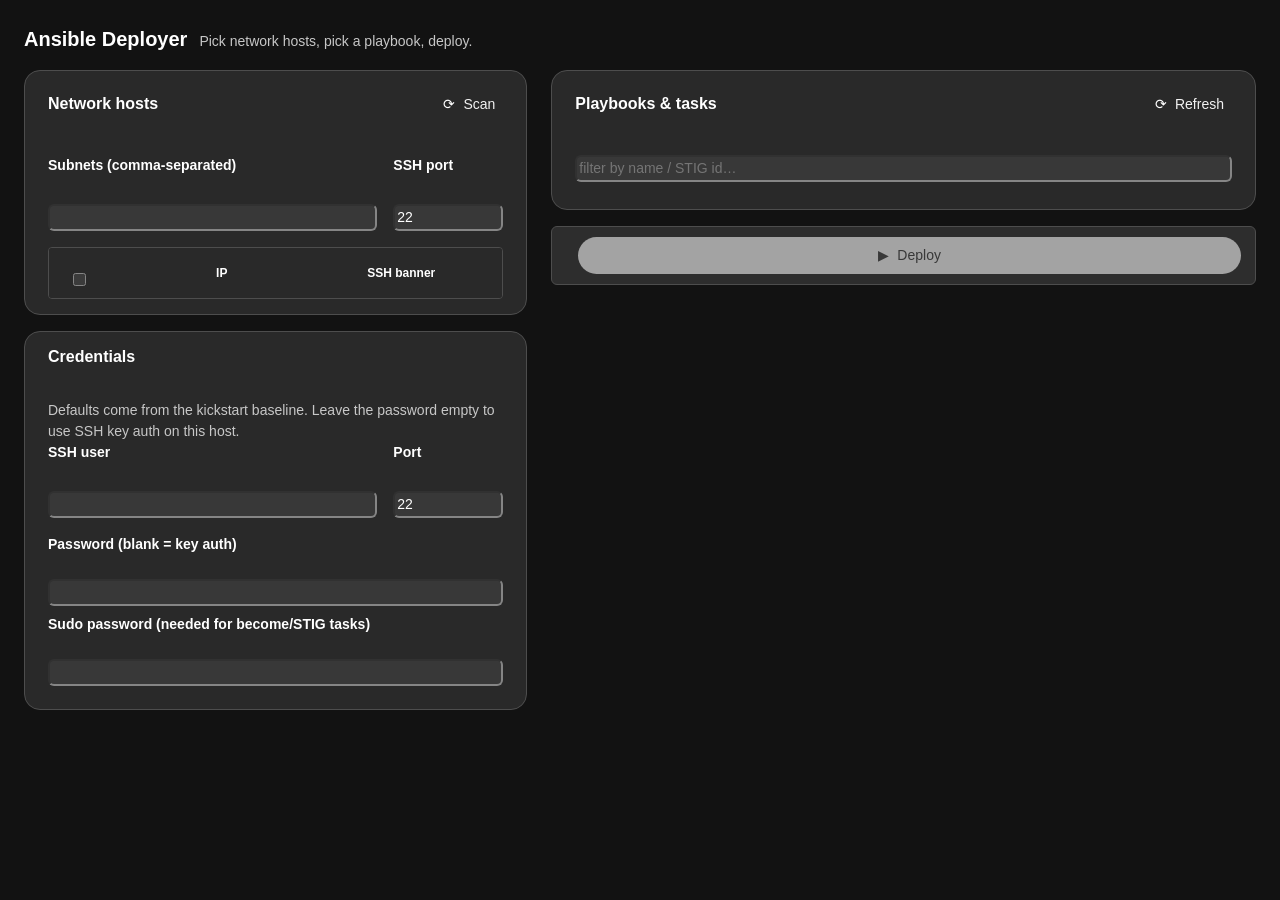
==== commit 13001709: "Fix 'Missing sudo password' on bare task files Root cause: the per-job wrapper playbook set 'become:" ====
--- a/cockpit/index.html
+++ b/cockpit/index.html
@@ -11,11 +11,6 @@
 
     <link rel="stylesheet" href="patternfly.css">
     <link rel="stylesheet" href="ansible-deployer.css">
-
-    <script type="text/javascript" src="../base1/cockpit.js"></script>
-    <script type="text/javascript" src="../base1/po.js"></script>
-    <script type="text/javascript" src="po.js"></script>
-    <script type="text/javascript" src="ansible-deployer.js"></script>
 </head>
 
 <body class="pf-v6-m-tabular-nums">
@@ -26,6 +21,8 @@
                 Pick network hosts, pick a playbook, deploy.
             </span>
         </div>
+
+        <div id="ad-access-banner" class="ad-banner ad-hidden" role="status"></div>
 
         <div class="ad-main">
             <!-- LEFT COLUMN: hosts + credentials -->
@@ -105,7 +102,7 @@
                         </div>
                         <div class="pf-v6-c-form">
                             <label class="pf-v6-c-form__label" for="ad-cred-sudo">
-                                <span class="pf-v6-c-form__label-text" translatable="yes">Sudo password (if it differs)</span>
+                                <span class="pf-v6-c-form__label-text" translatable="yes">Sudo password (needed for become/STIG tasks)</span>
                             </label>
                             <input class="pf-v6-c-form-control" id="ad-cred-sudo" type="password" autocomplete="off">
                         </div>
@@ -138,6 +135,13 @@
 
                 <div class="ad-deploy-bar">
                     <span id="ad-sel-counts" class="ad-muted"></span>
+                    <p id="ad-become-warn" class="ad-become-warn ad-hidden">
+                        ⚠ The selected playbook(s) contain
+                        <code>become</code> tasks — enter the target user's
+                        sudo password below, or grant it a
+                        <code>NOPASSWD</code> sudoers rule, or the job will
+                        fail with “Missing sudo password”.
+                    </p>
                     <button id="ad-btn-deploy" type="button"
                             class="pf-v6-c-button pf-m-primary pf-m-block" disabled>
                         <span class="pf-v6-c-button__icon" aria-hidden="true">▶</span>
@@ -169,5 +173,12 @@
             </div>
         </section>
     </div>
+
+    <!-- Scripts go at the end of <body> so the DOM above is fully parsed
+         before ansible-deployer.js binds its handlers (head-loaded scripts
+         would run before these elements exist). -->
+    <script type="text/javascript" src="../base1/cockpit.js"></script>
+    <script type="text/javascript" src="po.js"></script>
+    <script type="text/javascript" src="ansible-deployer.js"></script>
 </body>
 </html>
--- a/cockpit/ansible-deployer.css
+++ b/cockpit/ansible-deployer.css
@@ -133,6 +133,16 @@
         rgba(255,255,255,0.08));
 }
 .ad-play input { margin: 0; }
+.ad-play .pf-v6-c-check__label {
+    display: flex;
+    align-items: center;
+    gap: 10px;
+    flex: 1 1 auto;
+}
+.ad-play.sel {
+    background-color: var(--pf-t--global--background--color--action--plain--hover,
+        rgba(255,255,255,0.08));
+}
 .ad-name { flex: 1 1 auto; }
 .ad-dir {
     color: var(--ad-muted);
@@ -153,10 +163,21 @@
 .ad-badge.ad-task     { color: var(--pf-t--global--text--color--status--warning--default, #f8a548); }
 .ad-badge.ad-running  { color: var(--pf-t--global--text--color--status--info--default, #73bcf7); }
 .ad-badge.ad-success  { color: var(--pf-t--global--text--color--status--success--default, #37a240); }
+.ad-badge.ad-partial  { color: var(--pf-t--global--text--color--status--warning--default, #f8a548); }
 .ad-badge.ad-error,
 .ad-badge.ad-cancelled{ color: var(--pf-t--global--text--color--status--danger--default, #c9190b); }
 
 /* ---- deploy bar --------------------------------------------------- */
+.ad-become-warn {
+    margin: 0;
+    padding: 6px 10px;
+    border-radius: 4px;
+    font-size: var(--pf-t--global--font--size--sm, 14px);
+    color: var(--pf-t--global--text--color--status--warning--default, #f8a548);
+    background-color: rgba(248, 165, 72, 0.12);
+    border: 1px solid rgba(248, 165, 72, 0.4);
+    align-self: flex-start;
+}
 .ad-deploy-bar {
     display: flex;
     align-items: center;
@@ -199,6 +220,19 @@
 
 .ad-hidden { display: none !important; }
 
+/* ---- access banner (shown when the user lacks deploy rights) ------- */
+.ad-banner {
+    margin: 10px 0 0;
+    padding: 10px 14px;
+    border: 1px solid var(--ad-border);
+    border-left: 3px solid #f0ab00;
+    border-radius: 4px;
+    background: var(--ad-panel-alt);
+    color: var(--pf-t--global--text--color--default, #e8e8e8);
+    font-size: var(--ad-font);
+    line-height: 1.4;
+}
+
 /* ---- screen reader only ------------------------------------------- */
 .ad-sr-only {
     position: absolute;
